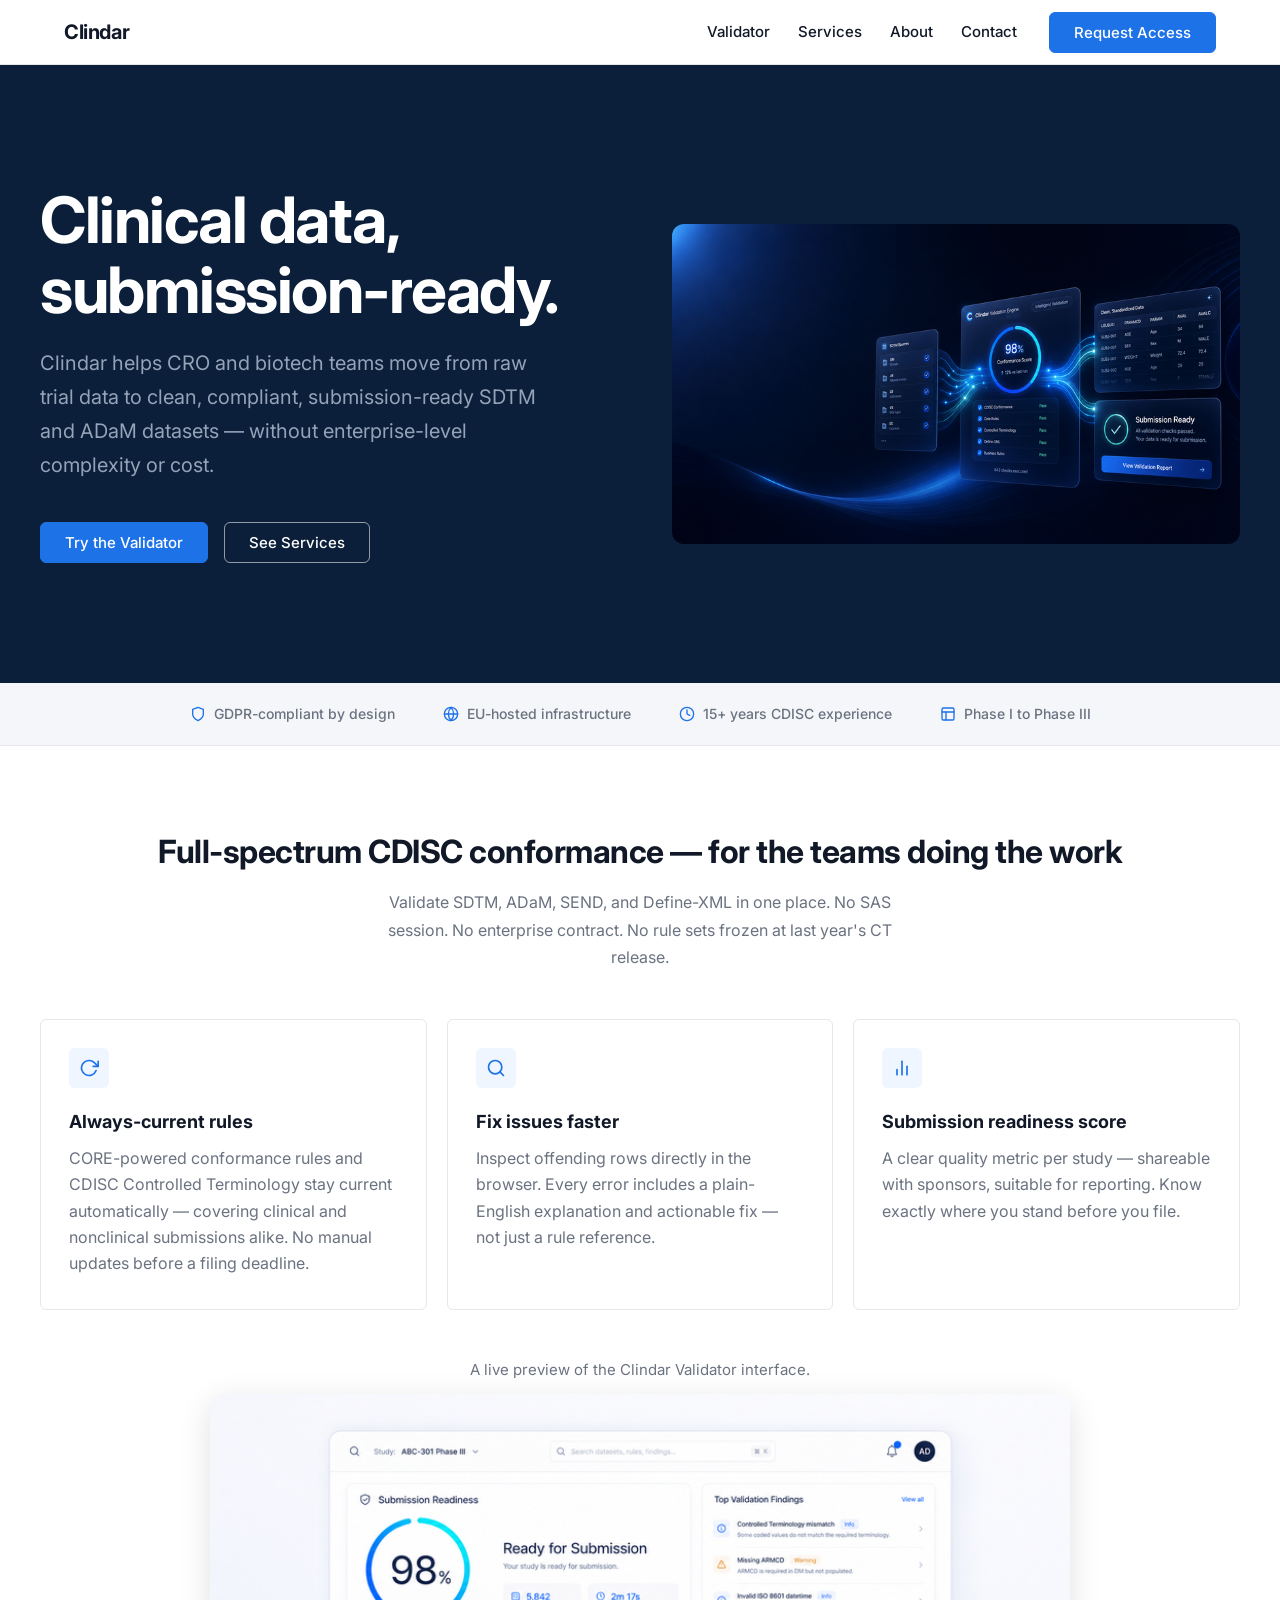
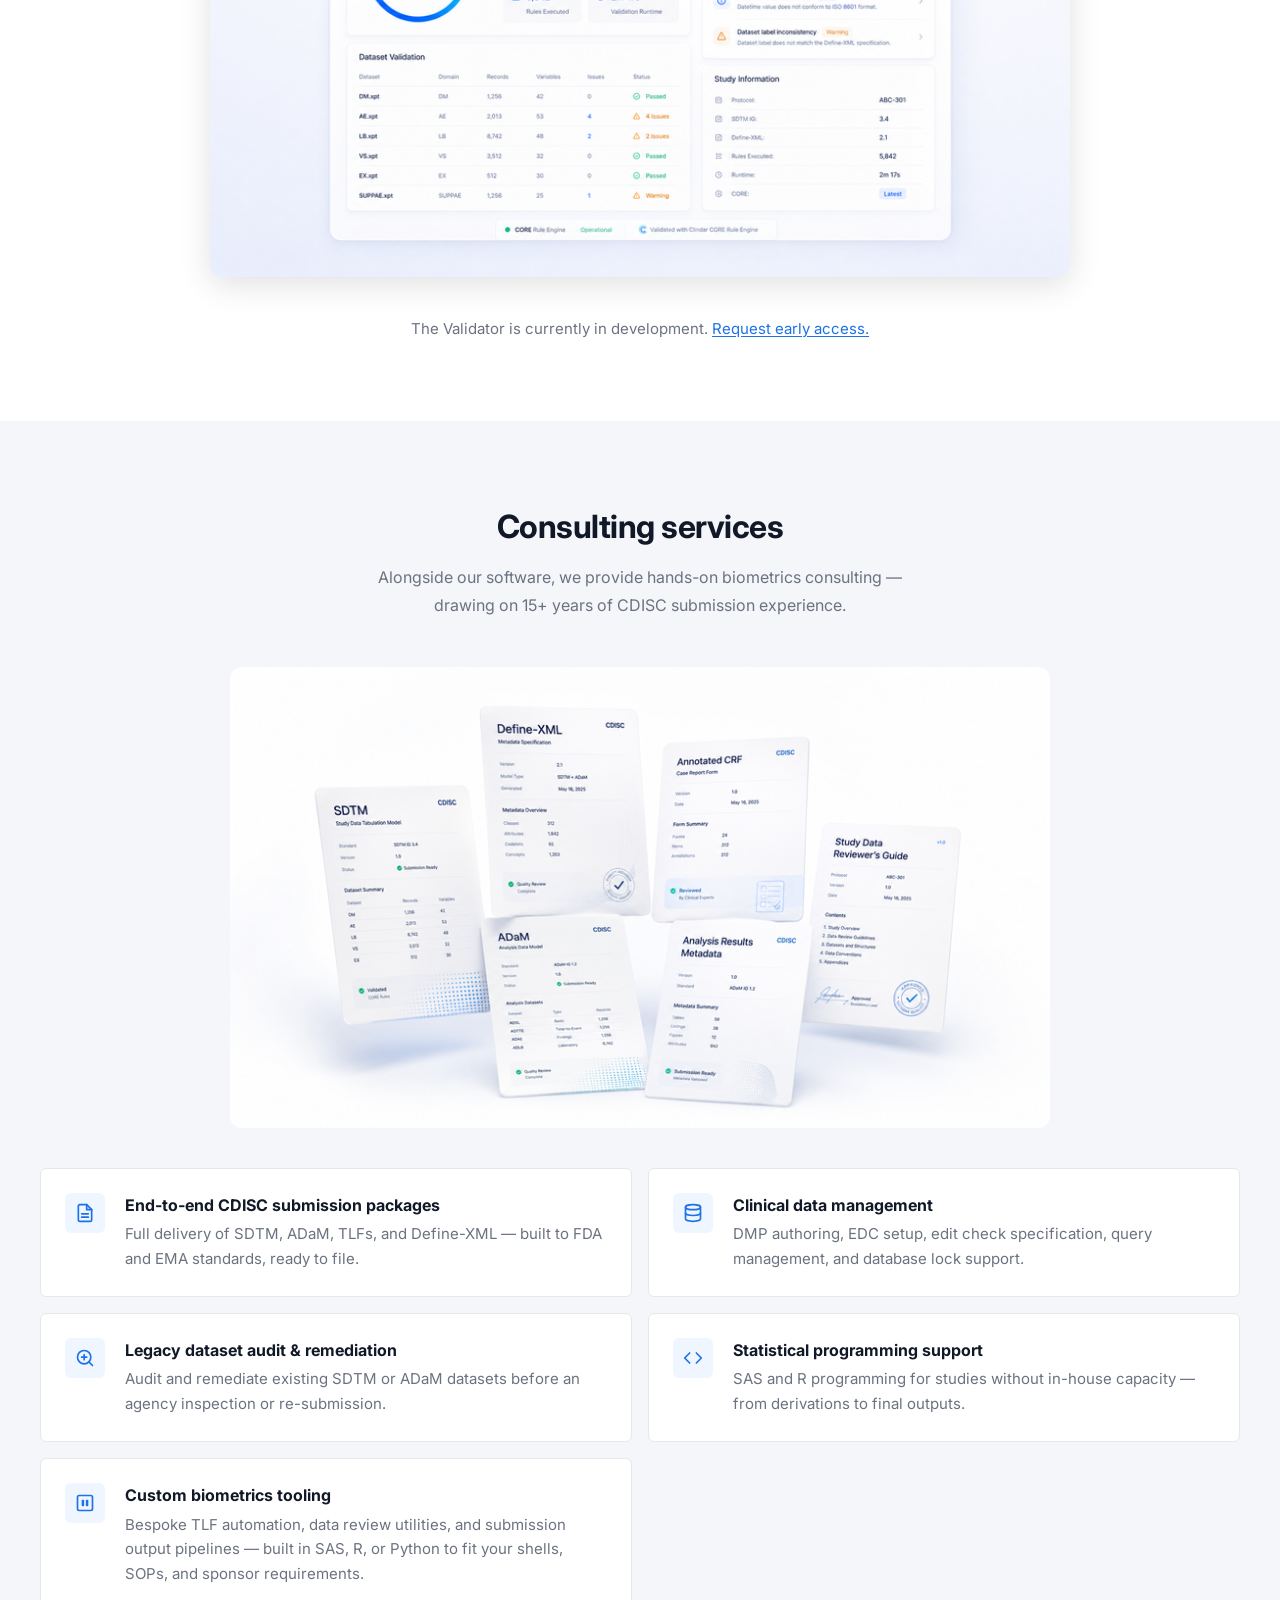
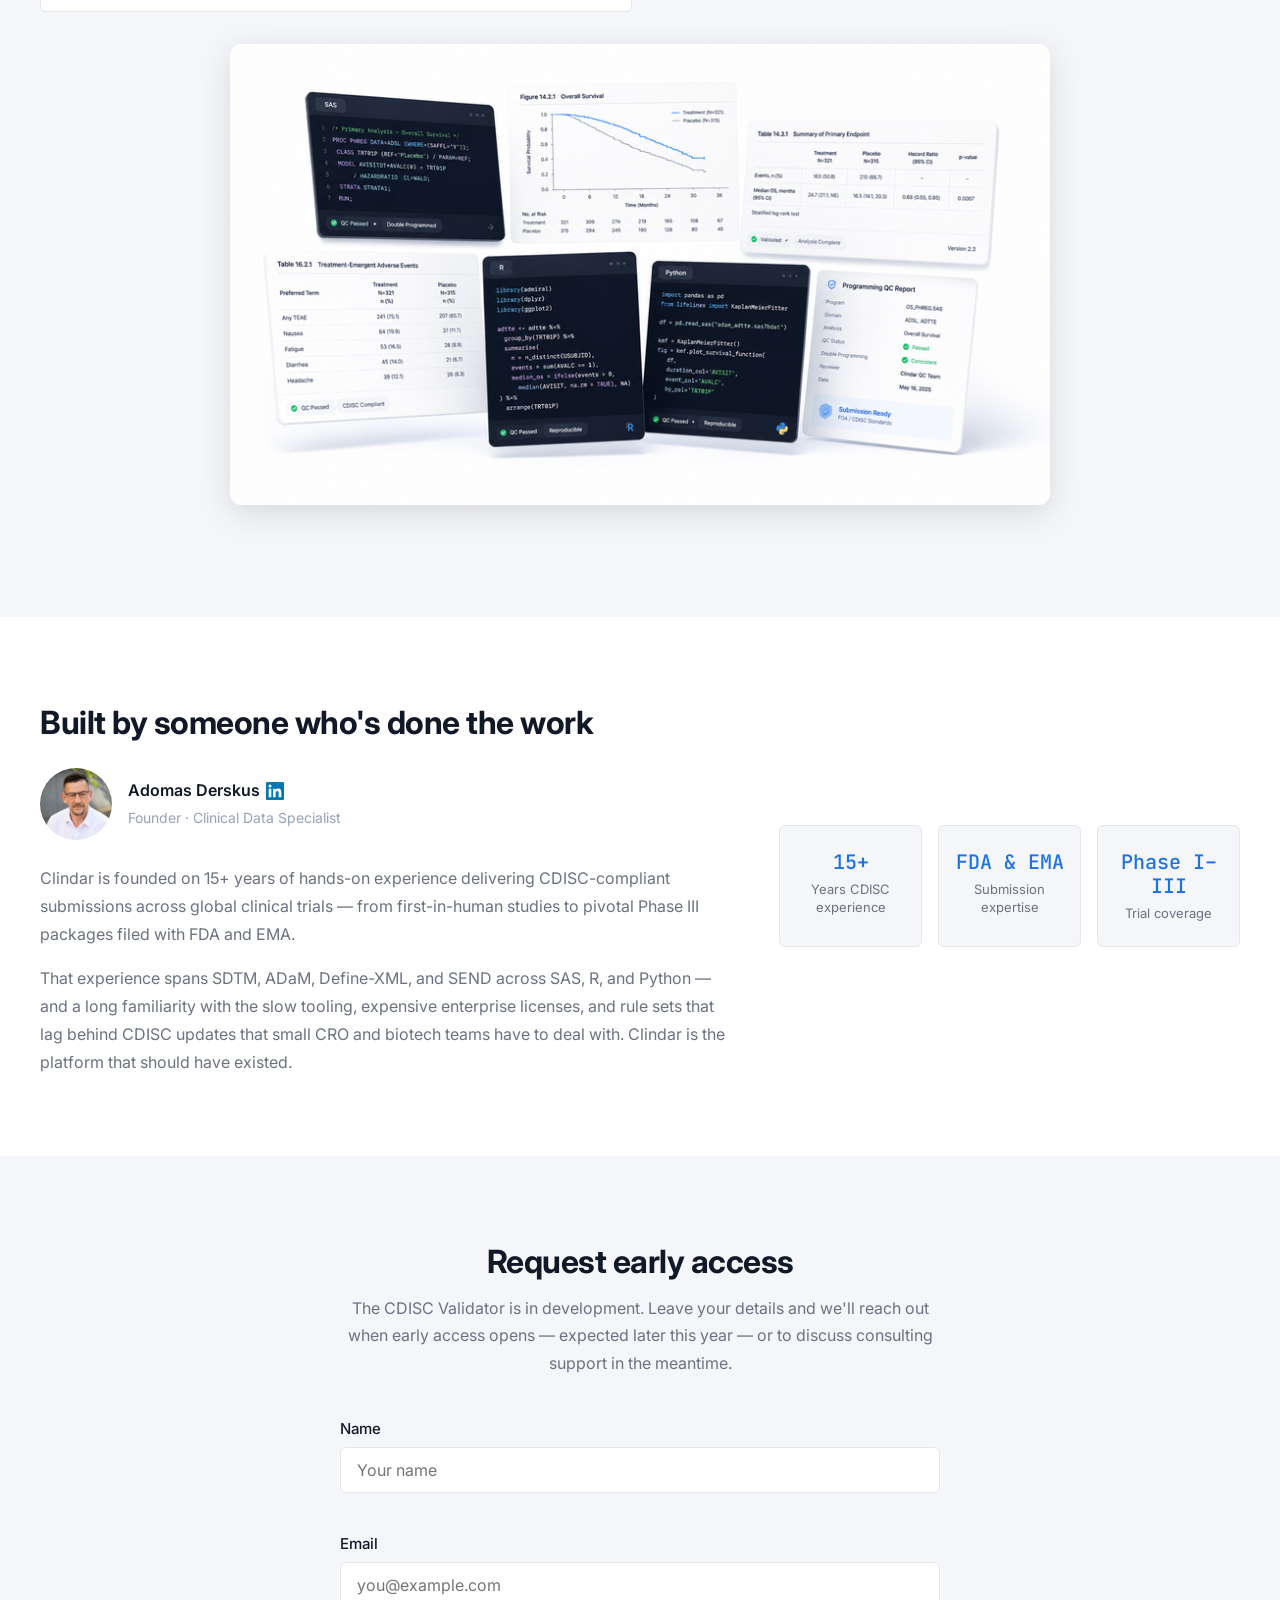
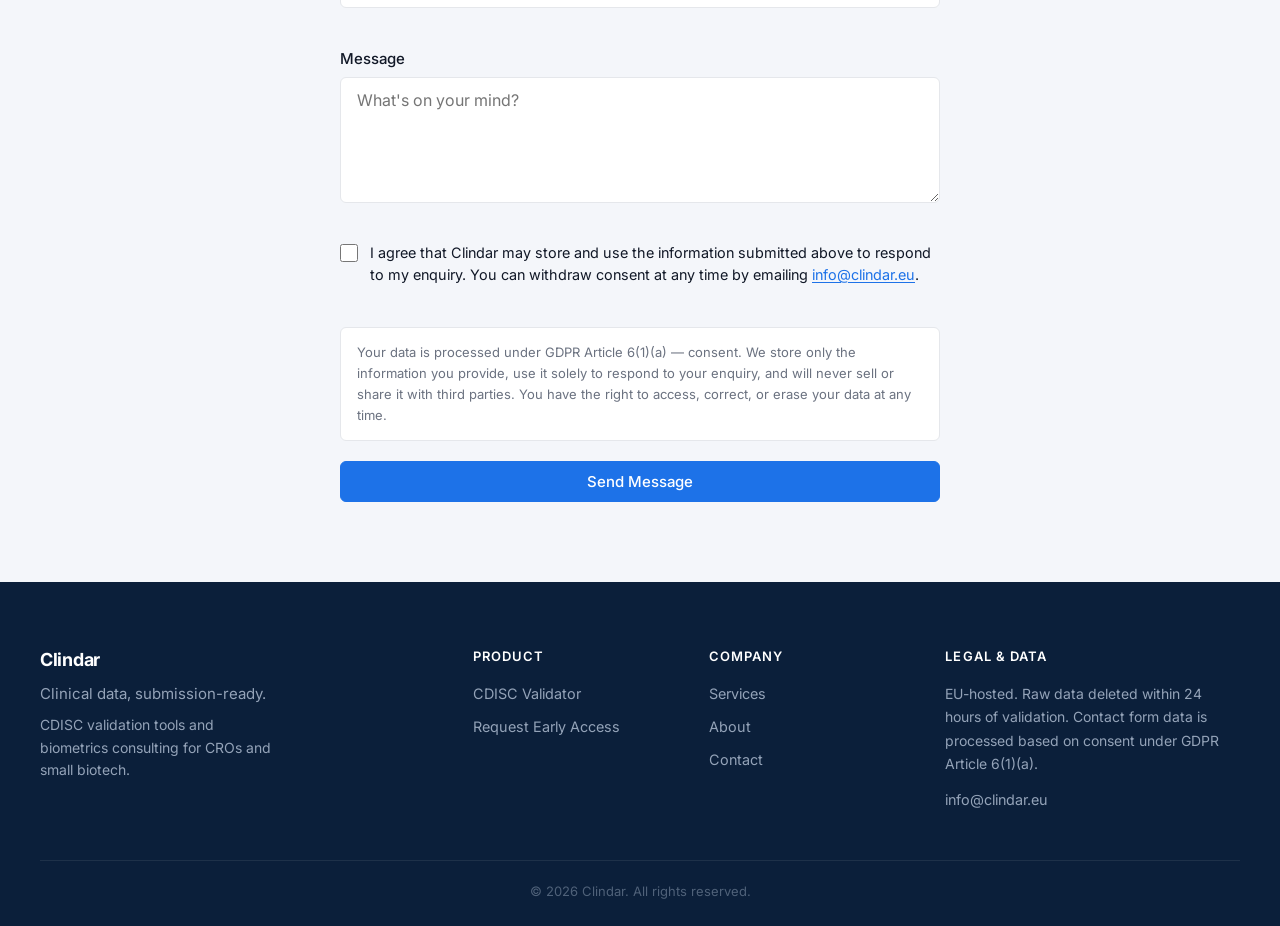
==== index.html @ b634fc73 "fix: switch illustrations to PNG with retina srcset support Co-Authored-By: Claude Opus 4.8 (1M cont" ====
<!DOCTYPE html>
<html lang="en">
<head>
  <meta charset="UTF-8" />
  <meta name="viewport" content="width=device-width, initial-scale=1.0" />
  <title>Clindar — Clinical data, submission-ready.</title>
  <link rel="preconnect" href="https://fonts.googleapis.com" />
  <link rel="preconnect" href="https://fonts.gstatic.com" crossorigin />
  <link href="https://fonts.googleapis.com/css2?family=Inter:wght@400;500;600;700&family=JetBrains+Mono:wght@400;500&display=swap" rel="stylesheet" />
  <link rel="stylesheet" href="css/style.css" />
  <!-- Privacy-friendly analytics by Plausible -->
  <script async src="https://plausible.io/js/pa-WhKMe5ICB0v2ZRIIDNduc.js"></script>
  <script>
    window.plausible=window.plausible||function(){(plausible.q=plausible.q||[]).push(arguments)},plausible.init=plausible.init||function(i){plausible.o=i||{}};
    plausible.init()
  </script>
</head>
<body>

  <!-- Navbar: sticky white, border-bottom, logo left, links + CTA right -->
  <header class="navbar">
    <div class="navbar__container">
      <a href="#" class="navbar__logo">Clindar</a>
      <nav class="navbar__nav" id="navMenu" aria-label="Main navigation">
        <a href="#features" class="navbar__link">Validator</a>
        <a href="#services" class="navbar__link">Services</a>
        <a href="#about" class="navbar__link">About</a>
        <a href="#contact" class="navbar__link">Contact</a>
      </nav>
      <a href="#contact" class="btn btn--primary navbar__cta">Request Access</a>
      <button class="navbar__toggle" id="navToggle" aria-label="Toggle navigation" aria-expanded="false" aria-controls="navMenu">
        <span class="navbar__toggle-bar"></span>
        <span class="navbar__toggle-bar"></span>
        <span class="navbar__toggle-bar"></span>
      </button>
    </div>
  </header>

  <main>

    <!-- Hero: dark navy, 120px padding, headline 48–64px -->
    <section class="hero" id="hero">
      <div class="hero__container">
        <div class="hero__content">
          <h1 class="hero__title">Clinical data,<br />submission-ready.</h1>
          <p class="hero__subtitle">Clindar helps CRO and biotech teams move from raw trial data to clean, compliant, submission-ready SDTM and ADaM datasets — without enterprise-level complexity or cost.</p>
          <div class="hero__actions">
            <a href="#contact" class="btn btn--primary">Try the Validator</a>
            <a href="#services" class="btn btn--secondary">See Services</a>
          </div>
        </div>
        <div class="hero__visual illustration-wrap">
          <img src="images/hero-illustration.png" srcset="images/hero-illustration.png 2x, images/hero-illustration@1x.png 1x" sizes="(min-width: 900px) 568px, 100vw" width="836" height="470" alt="Diagram showing clinical trial data flowing from raw CSV input through the Clindar CDISC Validator to a submission-ready SDTM and ADaM package" />
        </div>
      </div>
    </section>

    <!-- Trust Strip: light slate -->
    <div class="trust-bar">
      <div class="trust-bar__container">
        <div class="trust-bar__item">
          <svg class="trust-bar__icon" viewBox="0 0 24 24" fill="none" stroke="currentColor" stroke-width="2" stroke-linecap="round" stroke-linejoin="round" aria-hidden="true">
            <path d="M12 22s8-4 8-10V5l-8-3-8 3v7c0 6 8 10 8 10z"/>
          </svg>
          <span>GDPR-compliant by design</span>
        </div>
        <div class="trust-bar__item">
          <svg class="trust-bar__icon" viewBox="0 0 24 24" fill="none" stroke="currentColor" stroke-width="2" stroke-linecap="round" stroke-linejoin="round" aria-hidden="true">
            <circle cx="12" cy="12" r="10"/>
            <line x1="2" y1="12" x2="22" y2="12"/>
            <path d="M12 2a15.3 15.3 0 0 1 4 10 15.3 15.3 0 0 1-4 10 15.3 15.3 0 0 1-4-10 15.3 15.3 0 0 1 4-10z"/>
          </svg>
          <span>EU-hosted infrastructure</span>
        </div>
        <div class="trust-bar__item">
          <svg class="trust-bar__icon" viewBox="0 0 24 24" fill="none" stroke="currentColor" stroke-width="2" stroke-linecap="round" stroke-linejoin="round" aria-hidden="true">
            <circle cx="12" cy="12" r="10"/>
            <polyline points="12 6 12 12 16 14"/>
          </svg>
          <span>15+ years CDISC experience</span>
        </div>
        <div class="trust-bar__item">
          <svg class="trust-bar__icon" viewBox="0 0 24 24" fill="none" stroke="currentColor" stroke-width="2" stroke-linecap="round" stroke-linejoin="round" aria-hidden="true">
            <rect x="3" y="3" width="18" height="18" rx="2"/>
            <line x1="3" y1="9" x2="21" y2="9"/>
            <line x1="9" y1="21" x2="9" y2="9"/>
          </svg>
          <span>Phase I to Phase III</span>
        </div>
      </div>
    </div>

    <!-- Features: white, 3-col card grid -->
    <section class="features" id="features">
      <div class="features__container">
        <h2 class="features__heading">Full-spectrum CDISC conformance — for the teams doing the work</h2>
        <p class="features__subtext">Validate SDTM, ADaM, SEND, and Define-XML in one place. No SAS session. No enterprise contract. No rule sets frozen at last year's CT release.</p>
        <div class="features__grid">
          <div class="feature-card">
            <div class="feature-card__icon" aria-hidden="true">
              <svg viewBox="0 0 24 24" fill="none" stroke="currentColor" stroke-width="2" stroke-linecap="round" stroke-linejoin="round">
                <polyline points="23 4 23 10 17 10"/>
                <path d="M20.49 15a9 9 0 1 1-2.12-9.36L23 10"/>
              </svg>
            </div>
            <h3 class="feature-card__title">Always-current rules</h3>
            <p class="feature-card__text">CORE-powered conformance rules and CDISC Controlled Terminology stay current automatically — covering clinical and nonclinical submissions alike. No manual updates before a filing deadline.</p>
          </div>
          <div class="feature-card">
            <div class="feature-card__icon" aria-hidden="true">
              <svg viewBox="0 0 24 24" fill="none" stroke="currentColor" stroke-width="2" stroke-linecap="round" stroke-linejoin="round">
                <circle cx="11" cy="11" r="8"/>
                <line x1="21" y1="21" x2="16.65" y2="16.65"/>
              </svg>
            </div>
            <h3 class="feature-card__title">Fix issues faster</h3>
            <p class="feature-card__text">Inspect offending rows directly in the browser. Every error includes a plain-English explanation and actionable fix — not just a rule reference.</p>
          </div>
          <div class="feature-card">
            <div class="feature-card__icon" aria-hidden="true">
              <svg viewBox="0 0 24 24" fill="none" stroke="currentColor" stroke-width="2" stroke-linecap="round" stroke-linejoin="round">
                <line x1="18" y1="20" x2="18" y2="10"/>
                <line x1="12" y1="20" x2="12" y2="4"/>
                <line x1="6" y1="20" x2="6" y2="14"/>
              </svg>
            </div>
            <h3 class="feature-card__title">Submission readiness score</h3>
            <p class="feature-card__text">A clear quality metric per study — shareable with sponsors, suitable for reporting. Know exactly where you stand before you file.</p>
          </div>
        </div>
        <p class="features__caption">A live preview of the Clindar Validator interface.</p>
        <div class="features__illustration-wrap illustration-wrap illustration-wrap--light">
          <img src="images/validator-illustration.png" srcset="images/validator-illustration.png 2x, images/validator-illustration@1x.png 1x" sizes="(min-width: 900px) 860px, 100vw" width="836" height="470" alt="Screenshot of the Clindar Validator showing a laboratory dataset with error highlighting, conformance score, and actionable fix suggestions" />
        </div>
        <p class="features__note">The Validator is currently in development. <a href="#contact" class="features__link">Request early access.</a></p>
      </div>
    </section>

    <!-- Services: light slate, card grid -->
    <section class="services" id="services">
      <div class="services__container">
        <h2 class="services__heading">Consulting services</h2>
        <p class="services__subtext">Alongside our software, we provide hands-on biometrics consulting — drawing on 15+ years of CDISC submission experience.</p>
        <div class="services__illustration illustration-wrap">
          <img src="images/submission-illustration.png" srcset="images/submission-illustration.png 2x, images/submission-illustration@1x.png 1x" sizes="(min-width: 900px) 820px, 100vw" width="836" height="470" alt="CDISC submission package components: SDTM, ADaM, TLFs, and Define-XML, each validated and ready for FDA and EMA filing" />
        </div>
        <ul class="services__list">
          <li class="service-item">
            <div class="service-item__icon" aria-hidden="true">
              <svg viewBox="0 0 24 24" fill="none" stroke="currentColor" stroke-width="2" stroke-linecap="round" stroke-linejoin="round">
                <path d="M14 2H6a2 2 0 0 0-2 2v16a2 2 0 0 0 2 2h12a2 2 0 0 0 2-2V8z"/>
                <polyline points="14 2 14 8 20 8"/>
                <line x1="16" y1="13" x2="8" y2="13"/>
                <line x1="16" y1="17" x2="8" y2="17"/>
              </svg>
            </div>
            <div class="service-item__body">
              <h3 class="service-item__title">End-to-end CDISC submission packages</h3>
              <p class="service-item__text">Full delivery of SDTM, ADaM, TLFs, and Define-XML — built to FDA and EMA standards, ready to file.</p>
            </div>
          </li>
          <li class="service-item">
            <div class="service-item__icon" aria-hidden="true">
              <svg viewBox="0 0 24 24" fill="none" stroke="currentColor" stroke-width="2" stroke-linecap="round" stroke-linejoin="round">
                <ellipse cx="12" cy="5" rx="9" ry="3"/>
                <path d="M21 12c0 1.66-4 3-9 3s-9-1.34-9-3"/>
                <path d="M3 5v14c0 1.66 4 3 9 3s9-1.34 9-3V5"/>
              </svg>
            </div>
            <div class="service-item__body">
              <h3 class="service-item__title">Clinical data management</h3>
              <p class="service-item__text">DMP authoring, EDC setup, edit check specification, query management, and database lock support.</p>
            </div>
          </li>
          <li class="service-item">
            <div class="service-item__icon" aria-hidden="true">
              <svg viewBox="0 0 24 24" fill="none" stroke="currentColor" stroke-width="2" stroke-linecap="round" stroke-linejoin="round">
                <circle cx="11" cy="11" r="8"/>
                <line x1="21" y1="21" x2="16.65" y2="16.65"/>
                <line x1="11" y1="8" x2="11" y2="14"/>
                <line x1="8" y1="11" x2="14" y2="11"/>
              </svg>
            </div>
            <div class="service-item__body">
              <h3 class="service-item__title">Legacy dataset audit &amp; remediation</h3>
              <p class="service-item__text">Audit and remediate existing SDTM or ADaM datasets before an agency inspection or re-submission.</p>
            </div>
          </li>
          <li class="service-item">
            <div class="service-item__icon" aria-hidden="true">
              <svg viewBox="0 0 24 24" fill="none" stroke="currentColor" stroke-width="2" stroke-linecap="round" stroke-linejoin="round">
                <polyline points="16 18 22 12 16 6"/>
                <polyline points="8 6 2 12 8 18"/>
              </svg>
            </div>
            <div class="service-item__body">
              <h3 class="service-item__title">Statistical programming support</h3>
              <p class="service-item__text">SAS and R programming for studies without in-house capacity — from derivations to final outputs.</p>
            </div>
          </li>
          <li class="service-item">
            <div class="service-item__icon" aria-hidden="true">
              <svg viewBox="0 0 24 24" fill="none" stroke="currentColor" stroke-width="2" stroke-linecap="round" stroke-linejoin="round">
                <rect x="3" y="3" width="18" height="18" rx="2"/>
                <path d="M9 9h1v6H9z"/>
                <path d="M14 9h1v6h-1z"/>
              </svg>
            </div>
            <div class="service-item__body">
              <h3 class="service-item__title">Custom biometrics tooling</h3>
              <p class="service-item__text">Bespoke TLF automation, data review utilities, and submission output pipelines — built in SAS, R, or Python to fit your shells, SOPs, and sponsor requirements.</p>
            </div>
          </li>
        </ul>
        <div class="services__illustration services__illustration--stats illustration-wrap illustration-wrap--light">
          <img src="images/stats-programming-illustration.png" srcset="images/stats-programming-illustration.png 2x, images/stats-programming-illustration@1x.png 1x" sizes="(min-width: 900px) 820px, 100vw" width="836" height="470" alt="SAS code editor alongside a statistical output chart showing mean change from baseline with treatment versus placebo lines and p-values" />
        </div>
      </div>
    </section>

    <!-- About: white, 2-col with mono stat numbers -->
    <section class="about" id="about">
      <div class="about__container">
        <div class="about__content">
          <h2 class="about__heading">Built by someone who's done the work</h2>
          <div class="about__founder">
            <img
              src="images/adomas-photo.png"
              alt="Adomas Derskus, Founder of Clindar"
              class="about__founder-photo"
            />
            <div class="about__founder-bio">
              <p class="about__founder-name">Adomas Derskus
                <a href="https://linkedin.com/in/adomas-derskus"
                   class="about__linkedin"
                   target="_blank"
                   rel="noopener noreferrer"
                   aria-label="LinkedIn profile">
                  <svg viewBox="0 0 24 24" fill="currentColor" width="18" height="18" aria-hidden="true">
                    <path d="M20.45 20.45h-3.554v-5.569c0-1.328-.027-3.037-1.852-3.037-1.853 0-2.136 1.445-2.136 2.939v5.667H9.354V9h3.414v1.561h.046c.477-.9 1.637-1.85 3.37-1.85 3.601 0 4.267 2.37 4.267 5.455v6.284zM5.337 7.433a2.062 2.062 0 0 1-2.063-2.065 2.064 2.064 0 1 1 2.063 2.065zm1.782 13.019H3.555V9h3.564v11.452zM22.225 0H1.771C.792 0 0 .774 0 1.729v20.542C0 23.227.792 24 1.771 24h20.451C23.2 24 24 23.227 24 22.271V1.729C24 .774 23.2 0 22.222 0h.003z"/>
                  </svg>
                </a>
              </p>
              <p class="about__founder-title">Founder · Clinical Data Specialist</p>
            </div>
          </div>
          <p class="about__text">Clindar is founded on 15+ years of hands-on experience delivering CDISC-compliant submissions across global clinical trials — from first-in-human studies to pivotal Phase III packages filed with FDA and EMA.</p>
          <p class="about__text">That experience spans SDTM, ADaM, Define-XML, and SEND across SAS, R, and Python — and a long familiarity with the slow tooling, expensive enterprise licenses, and rule sets that lag behind CDISC updates that small CRO and biotech teams have to deal with. Clindar is the platform that should have existed.</p>
        </div>
        <div class="about__stats">
          <div class="stat">
            <span class="stat__number">15+</span>
            <span class="stat__label">Years CDISC experience</span>
          </div>
          <div class="stat">
            <span class="stat__number">FDA &amp; EMA</span>
            <span class="stat__label">Submission expertise</span>
          </div>
          <div class="stat">
            <span class="stat__number">Phase I–III</span>
            <span class="stat__label">Trial coverage</span>
          </div>
        </div>
      </div>
    </section>

    <!-- Contact: light slate -->
    <section class="contact" id="contact">
      <div class="contact__container">
        <h2 class="contact__heading">Request early access</h2>
        <p class="contact__subtext">The CDISC Validator is in development. Leave your details and we'll reach out when early access opens — expected later this year — or to discuss consulting support in the meantime.</p>
        <form class="contact__form" id="contactForm" name="contact" netlify novalidate>
          <input type="hidden" name="form-name" value="contact" />
          <div class="form-group">
            <label class="form-group__label" for="name">Name</label>
            <input class="form-group__input" type="text" id="name" name="name" placeholder="Your name" autocomplete="name" required />
            <span class="form-group__error" id="nameError" aria-live="polite"></span>
          </div>
          <div class="form-group">
            <label class="form-group__label" for="email">Email</label>
            <input class="form-group__input" type="email" id="email" name="email" placeholder="you@example.com" autocomplete="email" required />
            <span class="form-group__error" id="emailError" aria-live="polite"></span>
          </div>
          <div class="form-group">
            <label class="form-group__label" for="message">Message</label>
            <textarea class="form-group__input form-group__input--textarea" id="message" name="message" placeholder="What's on your mind?" rows="5" required></textarea>
            <span class="form-group__error" id="messageError" aria-live="polite"></span>
          </div>
          <div class="form-group form-group--consent">
            <label class="form-group__consent-label">
              <input class="form-group__checkbox" type="checkbox" id="consent" name="consent" required />
              <span>I agree that Clindar may store and use the information submitted above to respond to my enquiry. You can withdraw consent at any time by emailing <a href="mailto:info@clindar.eu" class="form-group__privacy-link">info@clindar.eu</a>.</span>
            </label>
            <span class="form-group__error" id="consentError" aria-live="polite"></span>
          </div>
          <p class="contact__privacy-notice">
            Your data is processed under GDPR Article 6(1)(a) — consent. We store only the information you provide, use it solely to respond to your enquiry, and will never sell or share it with third parties. You have the right to access, correct, or erase your data at any time.
          </p>
          <button class="btn btn--primary btn--full" type="submit">Send Message</button>
          <p class="contact__success" id="formSuccess" aria-live="polite" hidden>Thanks — we'll be in touch soon.</p>
        </form>
      </div>
    </section>

  </main>

  <!-- Footer: dark navy, 4-column layout -->
  <footer class="footer">
    <div class="footer__container">
      <div class="footer__col footer__col--brand">
        <span class="footer__logo">Clindar</span>
        <p class="footer__tagline">Clinical data, submission-ready.</p>
        <p class="footer__desc">CDISC validation tools and biometrics consulting for CROs and small biotech.</p>
      </div>
      <div class="footer__col">
        <h4 class="footer__col-heading">Product</h4>
        <nav class="footer__nav" aria-label="Product links">
          <a href="#features" class="footer__link">CDISC Validator</a>
          <a href="#contact" class="footer__link">Request Early Access</a>
        </nav>
      </div>
      <div class="footer__col">
        <h4 class="footer__col-heading">Company</h4>
        <nav class="footer__nav" aria-label="Company links">
          <a href="#services" class="footer__link">Services</a>
          <a href="#about" class="footer__link">About</a>
          <a href="#contact" class="footer__link">Contact</a>
        </nav>
      </div>
      <div class="footer__col">
        <h4 class="footer__col-heading">Legal &amp; Data</h4>
        <p class="footer__legal-note">EU-hosted. Raw data deleted within 24 hours of validation. Contact form data is processed based on consent under GDPR Article 6(1)(a).</p>
        <a href="mailto:info@clindar.eu" class="footer__link">info@clindar.eu</a>
      </div>
    </div>
    <div class="footer__bottom">
      <p class="footer__copy">&copy; 2026 Clindar. All rights reserved.</p>
    </div>
  </footer>

  <script src="js/main.js"></script>
</body>
</html>
---- css/style.css ----
/* ===== Design Tokens ===== */
:root {
  /* Backgrounds */
  --color-bg-white:        #FFFFFF;
  --color-bg-slate:        #F4F6FA;
  --color-bg-dark:         #0B1F3A;

  /* Text */
  --color-text-primary:    #111827;
  --color-text-secondary:  #6B7280;
  --color-text-muted:      #94A3B8;
  --color-text-white:      #FFFFFF;

  /* Accent */
  --color-accent:          #1D72E8;
  --color-accent-hover:    #1558C0;
  --color-accent-light:    #EFF6FF;

  /* Feedback */
  --color-success:         #10B981;
  --color-error:           #DC2626;

  /* Borders */
  --color-border:          #E5E7EB;

  /* Typography */
  --font-sans:             'Inter', sans-serif;
  --font-mono:             'JetBrains Mono', monospace;

  /* Layout */
  --section-padding-y:     80px;
  --content-max-width:     1200px;
  --border-radius:         6px;
  --transition:            0.15s ease;
}

/* ===== Reset & Base ===== */
*, *::before, *::after {
  box-sizing: border-box;
  margin: 0;
  padding: 0;
}

html {
  scroll-behavior: smooth;
}

body {
  font-family: var(--font-sans);
  color: var(--color-text-primary);
  background: var(--color-bg-white);
  line-height: 1.6;
  font-size: 1rem;
}

/* ===== Navbar ===== */
/* Sticky, white, border-bottom. Logo left. Links + CTA right. */
.navbar {
  position: sticky;
  top: 0;
  z-index: 100;
  background: var(--color-bg-white);
  border-bottom: 1px solid var(--color-border);
}

.navbar__container {
  max-width: var(--content-max-width);
  margin: 0 auto;
  padding: 0 1.5rem;
  height: 64px;
  display: flex;
  align-items: center;
  gap: 2rem;
}

.navbar__logo {
  font-size: 1.25rem;
  font-weight: 700;
  color: var(--color-text-primary);
  text-decoration: none;
  letter-spacing: -0.4px;
  margin-right: auto;
}

.navbar__nav {
  display: flex;
  gap: 1.75rem;
}

.navbar__link {
  color: var(--color-text-primary);
  text-decoration: none;
  font-weight: 500;
  font-size: 0.9375rem;
  transition: color var(--transition);
}

.navbar__link:hover,
.navbar__link:focus-visible {
  color: var(--color-accent);
}

.navbar__cta {
  flex-shrink: 0;
}

.navbar__toggle {
  display: none;
  flex-direction: column;
  justify-content: center;
  gap: 5px;
  background: none;
  border: none;
  cursor: pointer;
  padding: 4px;
}

.navbar__toggle-bar {
  display: block;
  width: 22px;
  height: 2px;
  background: var(--color-text-primary);
  border-radius: 2px;
  transition: transform var(--transition), opacity var(--transition);
}

.navbar__toggle[aria-expanded="true"] .navbar__toggle-bar:nth-child(1) {
  transform: translateY(7px) rotate(45deg);
}
.navbar__toggle[aria-expanded="true"] .navbar__toggle-bar:nth-child(2) {
  opacity: 0;
}
.navbar__toggle[aria-expanded="true"] .navbar__toggle-bar:nth-child(3) {
  transform: translateY(-7px) rotate(-45deg);
}

/* ===== Buttons ===== */
/* Primary: blue fill. Secondary: outlined — white variant on dark bg, blue variant on light. */
.btn {
  display: inline-block;
  padding: 0.75rem 1.5rem;
  border-radius: var(--border-radius);
  font-family: var(--font-sans);
  font-size: 0.9375rem;
  font-weight: 500;
  text-decoration: none;
  cursor: pointer;
  border: 1px solid transparent;
  transition: background var(--transition), color var(--transition), border-color var(--transition);
  line-height: 1;
}

.btn--primary {
  background: var(--color-accent);
  color: var(--color-text-white);
  border-color: var(--color-accent);
}

.btn--primary:hover,
.btn--primary:focus-visible {
  background: var(--color-accent-hover);
  border-color: var(--color-accent-hover);
}

/* Secondary on light backgrounds */
.btn--secondary {
  background: transparent;
  color: var(--color-accent);
  border-color: var(--color-accent);
}

.btn--secondary:hover,
.btn--secondary:focus-visible {
  background: var(--color-accent-light);
}

/* Secondary on dark backgrounds (used inside .hero) */
.hero .btn--secondary {
  color: var(--color-text-white);
  border-color: rgba(255, 255, 255, 0.55);
}

.hero .btn--secondary:hover,
.hero .btn--secondary:focus-visible {
  background: rgba(255, 255, 255, 0.1);
  border-color: rgba(255, 255, 255, 0.9);
}

.btn--full {
  width: 100%;
  text-align: center;
}

/* ===== Hero ===== */
/* Dark navy, solid — no gradient. 120px padding. */
.hero {
  background: var(--color-bg-dark);
  color: var(--color-text-white);
  padding: 120px 1.5rem;
  text-align: center;
}

.hero__container {
  max-width: 720px;
  margin: 0 auto;
}

.hero__title {
  font-size: clamp(2.5rem, 5vw, 4rem);
  font-weight: 700;
  line-height: 1.1;
  letter-spacing: -1.5px;
  margin-bottom: 1.25rem;
  color: var(--color-text-white);
}

.hero__subtitle {
  font-size: 1.25rem;
  color: var(--color-text-muted);
  margin-bottom: 2.5rem;
  line-height: 1.7;
  font-weight: 400;
}

.hero__actions {
  display: flex;
  gap: 1rem;
  justify-content: center;
  flex-wrap: wrap;
}

/* ===== Trust Bar ===== */
/* Light slate strip below hero */
.trust-bar {
  background: var(--color-bg-slate);
  border-bottom: 1px solid var(--color-border);
  padding: 1.25rem 1.5rem;
}

.trust-bar__container {
  max-width: var(--content-max-width);
  margin: 0 auto;
  display: flex;
  flex-wrap: wrap;
  justify-content: center;
  gap: 0.75rem 3rem;
}

.trust-bar__item {
  display: flex;
  align-items: center;
  gap: 0.5rem;
  font-size: 0.875rem;
  font-weight: 500;
  color: var(--color-text-secondary);
}

.trust-bar__icon {
  width: 1rem;
  height: 1rem;
  color: var(--color-accent);
  flex-shrink: 0;
}

/* ===== Features ===== */
/* White section, 3-col card grid. Cards: border, no shadow. */
.features {
  background: var(--color-bg-white);
  padding: var(--section-padding-y) 1.5rem;
}

.features__container {
  max-width: var(--content-max-width);
  margin: 0 auto;
}

.features__heading {
  text-align: center;
  font-size: clamp(1.5rem, 3vw, 2rem);
  font-weight: 700;
  color: var(--color-text-primary);
  margin-bottom: 0.75rem;
  letter-spacing: -0.5px;
}

.features__subtext {
  text-align: center;
  color: var(--color-text-secondary);
  max-width: 560px;
  margin: 0 auto 3rem;
  font-size: 1rem;
  line-height: 1.7;
}

.features__grid {
  display: grid;
  grid-template-columns: 1fr;
  gap: 1.25rem;
}

.feature-card {
  background: var(--color-bg-white);
  border: 1px solid var(--color-border);
  border-radius: var(--border-radius);
  padding: 28px 28px 32px;
  transition: border-color var(--transition);
}

.feature-card:hover {
  border-color: var(--color-accent);
}

.feature-card__icon {
  width: 40px;
  height: 40px;
  margin-bottom: 1.25rem;
  display: flex;
  align-items: center;
  justify-content: center;
  background: var(--color-accent-light);
  border-radius: var(--border-radius);
  color: var(--color-accent);
}

.feature-card__icon svg {
  width: 20px;
  height: 20px;
}

.feature-card__title {
  font-size: 1.125rem;
  font-weight: 700;
  color: var(--color-text-primary);
  margin-bottom: 0.5rem;
}

.feature-card__text {
  color: var(--color-text-secondary);
  font-size: 1rem;
  line-height: 1.65;
}

.features__note {
  text-align: center;
  margin-top: 2.5rem;
  font-size: 0.9375rem;
  color: var(--color-text-secondary);
}

.features__link {
  color: var(--color-accent);
  text-decoration: underline;
  text-underline-offset: 2px;
}

.features__link:hover {
  color: var(--color-accent-hover);
}

/* ===== Services ===== */
/* Light slate section, card grid with border treatment. */
.services {
  background: var(--color-bg-slate);
  padding: var(--section-padding-y) 1.5rem;
}

.services__container {
  max-width: var(--content-max-width);
  margin: 0 auto;
}

.services__heading {
  font-size: clamp(1.5rem, 3vw, 2rem);
  font-weight: 700;
  color: var(--color-text-primary);
  text-align: center;
  margin-bottom: 0.75rem;
  letter-spacing: -0.5px;
}

.services__subtext {
  text-align: center;
  color: var(--color-text-secondary);
  margin-bottom: 3rem;
  font-size: 1rem;
  line-height: 1.7;
  max-width: 560px;
  margin-left: auto;
  margin-right: auto;
}

.services__list {
  list-style: none;
  display: flex;
  flex-direction: column;
  gap: 1rem;
}

.service-item {
  display: flex;
  gap: 1.25rem;
  align-items: flex-start;
  background: var(--color-bg-white);
  border: 1px solid var(--color-border);
  border-radius: var(--border-radius);
  padding: 24px;
  transition: border-color var(--transition);
}

.service-item:hover {
  border-color: var(--color-accent);
}

.service-item__icon {
  width: 40px;
  height: 40px;
  flex-shrink: 0;
  display: flex;
  align-items: center;
  justify-content: center;
  background: var(--color-accent-light);
  border-radius: var(--border-radius);
  color: var(--color-accent);
}

.service-item__icon svg {
  width: 20px;
  height: 20px;
}

.service-item__title {
  font-size: 1rem;
  font-weight: 700;
  color: var(--color-text-primary);
  margin-bottom: 0.25rem;
}

.service-item__text {
  font-size: 0.9375rem;
  color: var(--color-text-secondary);
  line-height: 1.65;
}

@media (min-width: 640px) {
  .services__list {
    display: grid;
    grid-template-columns: repeat(2, 1fr);
    gap: 1rem;
  }

  .service-item:last-child:nth-child(odd) {
    grid-column: 1 / -1;
    max-width: calc(50% - 0.5rem);
  }
}

/* ===== About ===== */
/* White section, 2-col on desktop. Stat numbers in mono font. */
.about {
  background: var(--color-bg-white);
  padding: var(--section-padding-y) 1.5rem;
}

.about__container {
  max-width: var(--content-max-width);
  margin: 0 auto;
  display: grid;
  grid-template-columns: 1fr;
  gap: 3rem;
}

.about__heading {
  font-size: clamp(1.5rem, 3vw, 2rem);
  font-weight: 700;
  color: var(--color-text-primary);
  margin-bottom: 1.25rem;
  letter-spacing: -0.5px;
}

.about__text {
  color: var(--color-text-secondary);
  line-height: 1.75;
  margin-bottom: 1rem;
  font-size: 1rem;
}

.about__text:last-child {
  margin-bottom: 0;
}

.about__stats {
  display: grid;
  grid-template-columns: repeat(3, 1fr);
  gap: 1rem;
}

.stat {
  text-align: center;
  padding: 1.5rem 1rem;
  background: var(--color-bg-slate);
  border: 1px solid var(--color-border);
  border-radius: var(--border-radius);
}

.stat__number {
  display: block;
  font-family: var(--font-mono);
  font-size: clamp(1rem, 2vw, 1.25rem);
  font-weight: 500;
  color: var(--color-accent);
  margin-bottom: 0.375rem;
  line-height: 1.2;
}

.stat__label {
  display: block;
  font-size: 0.8125rem;
  color: var(--color-text-secondary);
  line-height: 1.4;
}

@media (min-width: 768px) {
  .about__container {
    grid-template-columns: 3fr 2fr;
    align-items: center;
  }
}

/* ===== Contact ===== */
/* Light slate section to alternate with white above. */
.contact {
  background: var(--color-bg-slate);
  padding: var(--section-padding-y) 1.5rem;
}

.contact__container {
  max-width: 600px;
  margin: 0 auto;
}

.contact__heading {
  font-size: clamp(1.5rem, 3vw, 2rem);
  font-weight: 700;
  color: var(--color-text-primary);
  margin-bottom: 0.5rem;
  text-align: center;
  letter-spacing: -0.5px;
}

.contact__subtext {
  text-align: center;
  color: var(--color-text-secondary);
  margin-bottom: 2.5rem;
  line-height: 1.7;
  font-size: 1rem;
}

.contact__form {
  display: flex;
  flex-direction: column;
  gap: 1.25rem;
}

.contact__privacy-notice {
  font-size: 0.8125rem;
  color: var(--color-text-secondary);
  line-height: 1.6;
  padding: 0.875rem 1rem;
  background: var(--color-bg-white);
  border: 1px solid var(--color-border);
  border-radius: var(--border-radius);
}

.contact__success {
  text-align: center;
  color: var(--color-success);
  font-weight: 600;
  padding: 0.75rem;
  background: #ECFDF5;
  border: 1px solid #A7F3D0;
  border-radius: var(--border-radius);
}

/* ===== Form Group ===== */
.form-group {
  display: flex;
  flex-direction: column;
  gap: 0.375rem;
}

.form-group__label {
  font-weight: 500;
  font-size: 0.9375rem;
  color: var(--color-text-primary);
}

.form-group__input {
  padding: 0.75rem 1rem;
  border: 1px solid var(--color-border);
  border-radius: var(--border-radius);
  font-family: var(--font-sans);
  font-size: 1rem;
  color: var(--color-text-primary);
  background: var(--color-bg-white);
  transition: border-color var(--transition), box-shadow var(--transition);
  outline: none;
  width: 100%;
}

.form-group__input:focus {
  border-color: var(--color-accent);
  box-shadow: 0 0 0 3px rgba(29, 114, 232, 0.15);
}

.form-group__input--invalid {
  border-color: var(--color-error);
  box-shadow: 0 0 0 3px rgba(220, 38, 38, 0.1);
}

.form-group__input--textarea {
  resize: vertical;
  min-height: 120px;
}

.form-group__error {
  color: var(--color-error);
  font-size: 0.8125rem;
  min-height: 1em;
}

.form-group--consent {
  gap: 0.5rem;
}

.form-group__consent-label {
  display: flex;
  gap: 0.75rem;
  align-items: flex-start;
  font-size: 0.9rem;
  line-height: 1.55;
  color: var(--color-text-primary);
  cursor: pointer;
}

.form-group__checkbox {
  flex-shrink: 0;
  width: 1.125rem;
  height: 1.125rem;
  margin-top: 0.15rem;
  accent-color: var(--color-accent);
  cursor: pointer;
}

.form-group__privacy-link {
  color: var(--color-accent);
  text-underline-offset: 2px;
}

.form-group__privacy-link:hover {
  color: var(--color-accent-hover);
}

/* ===== Footer ===== */
/* Dark navy, 4-column: Brand / Product / Company / Legal */
.footer {
  background: var(--color-bg-dark);
  color: var(--color-text-muted);
  padding: 64px 1.5rem 0;
}

.footer__container {
  max-width: var(--content-max-width);
  margin: 0 auto;
  display: grid;
  grid-template-columns: 1fr;
  gap: 2.5rem;
  padding-bottom: 3rem;
  border-bottom: 1px solid rgba(255, 255, 255, 0.08);
}

.footer__logo {
  display: block;
  font-size: 1.125rem;
  font-weight: 700;
  color: var(--color-text-white);
  margin-bottom: 0.5rem;
  letter-spacing: -0.3px;
}

.footer__tagline {
  font-size: 0.9375rem;
  color: var(--color-text-muted);
  margin-bottom: 0.5rem;
}

.footer__desc {
  font-size: 0.875rem;
  color: var(--color-text-muted);
  line-height: 1.6;
  max-width: 240px;
}

.footer__col-heading {
  font-size: 0.8125rem;
  font-weight: 600;
  color: var(--color-text-white);
  text-transform: uppercase;
  letter-spacing: 0.08em;
  margin-bottom: 1rem;
}

.footer__nav {
  display: flex;
  flex-direction: column;
  gap: 0.625rem;
}

.footer__link {
  color: var(--color-text-muted);
  text-decoration: none;
  font-size: 0.9rem;
  transition: color var(--transition);
  display: inline-block;
}

.footer__link:hover {
  color: var(--color-text-white);
}

.footer__legal-note {
  font-size: 0.875rem;
  color: var(--color-text-muted);
  line-height: 1.65;
  margin-bottom: 0.75rem;
}

.footer__bottom {
  max-width: var(--content-max-width);
  margin: 0 auto;
  padding: 1.25rem 0 1.5rem;
}

.footer__copy {
  font-size: 0.8125rem;
  color: rgba(148, 163, 184, 0.5);
  text-align: center;
}

@media (min-width: 640px) {
  .footer__container {
    grid-template-columns: repeat(2, 1fr);
  }

  .footer__col--brand {
    grid-column: 1 / -1;
  }
}

@media (min-width: 960px) {
  .footer__container {
    grid-template-columns: 2fr 1fr 1fr 1.5fr;
  }

  .footer__col--brand {
    grid-column: auto;
  }
}

/* ===== Responsive ===== */
@media (min-width: 640px) {
  .features__grid {
    grid-template-columns: repeat(3, 1fr);
  }
}

@media (min-width: 768px) {
  .about__stats {
    grid-template-columns: repeat(3, 1fr);
  }
}

@media (max-width: 639px) {
  .about__stats {
    grid-template-columns: 1fr;
  }

  .navbar__nav {
    display: none;
    flex-direction: column;
    gap: 0;
    position: absolute;
    top: 64px;
    left: 0;
    right: 0;
    background: var(--color-bg-white);
    border-bottom: 1px solid var(--color-border);
    padding: 0.5rem 0;
    box-shadow: 0 4px 12px rgba(0, 0, 0, 0.08);
  }

  .navbar__nav.is-open {
    display: flex;
  }

  .navbar__link {
    padding: 0.875rem 1.5rem;
    display: block;
  }

  .navbar__link:hover {
    background: var(--color-bg-slate);
  }

  .navbar__toggle {
    display: flex;
  }

  .navbar__cta {
    display: none;
  }
}

@media (min-width: 640px) {
  .navbar__toggle {
    display: none;
  }
}

/* ===== Focus visible ===== */
:focus-visible {
  outline: 2px solid var(--color-accent);
  outline-offset: 2px;
}

/* ===== Illustrations ===== */

@keyframes fadeInUp {
  from {
    opacity: 0;
    transform: translateY(20px);
  }
  to {
    opacity: 1;
    transform: translateY(0);
  }
}

.illustration-wrap {
  opacity: 0;
  transform: translateY(20px);
}

.illustration-wrap.is-visible {
  animation: fadeInUp 0.5s ease-out forwards;
}

.illustration-wrap img {
  width: 100%;
  height: auto;
  display: block;
  border-radius: 12px;
}

.illustration-wrap--light img {
  box-shadow: 0 8px 32px rgba(0, 0, 0, 0.12);
}

/* Hero visual: hidden on mobile */
.hero__visual {
  display: none;
}

/* Features illustration */
.features__caption {
  text-align: center;
  margin-top: 48px;
  margin-bottom: 0.75rem;
  font-size: 0.9375rem;
  color: var(--color-text-secondary);
  max-width: 860px;
  margin-left: auto;
  margin-right: auto;
}

.features__illustration-wrap {
  max-width: 860px;
  margin-left: auto;
  margin-right: auto;
}

/* Services illustrations */
.services__illustration {
  max-width: 820px;
  margin-left: auto;
  margin-right: auto;
  margin-bottom: 40px;
}

.services__illustration--stats {
  margin-top: 32px;
  margin-bottom: 32px;
}

/* ===== About: Founder block ===== */
.about__founder {
  display: flex;
  align-items: center;
  gap: 1rem;
  margin-bottom: 1.5rem;
}

.about__founder-photo {
  width: 72px;
  height: 72px;
  border-radius: 50%;
  object-fit: cover;
  flex-shrink: 0;
}

.about__founder-name {
  font-weight: 600;
  font-size: 1rem;
  display: flex;
  align-items: center;
  gap: 0.4rem;
  margin: 0 0 0.2rem;
}

.about__founder-title {
  font-size: 0.875rem;
  color: var(--color-text-muted, #6b7280);
  margin: 0;
}

.about__linkedin {
  color: #0077b5;
  display: inline-flex;
  align-items: center;
}

.about__linkedin:hover {
  opacity: 0.75;
}

/* Hero two-column layout at ≥900px */
@media (min-width: 900px) {
  .hero {
    text-align: left;
  }

  .hero__container {
    max-width: var(--content-max-width);
    display: grid;
    grid-template-columns: 1fr 1fr;
    align-items: center;
    gap: 4rem;
  }

  .hero__content {
    max-width: 520px;
  }

  .hero__actions {
    justify-content: flex-start;
  }

  .hero__visual {
    display: block;
    align-self: center;
    margin-top: 20px;
  }
}
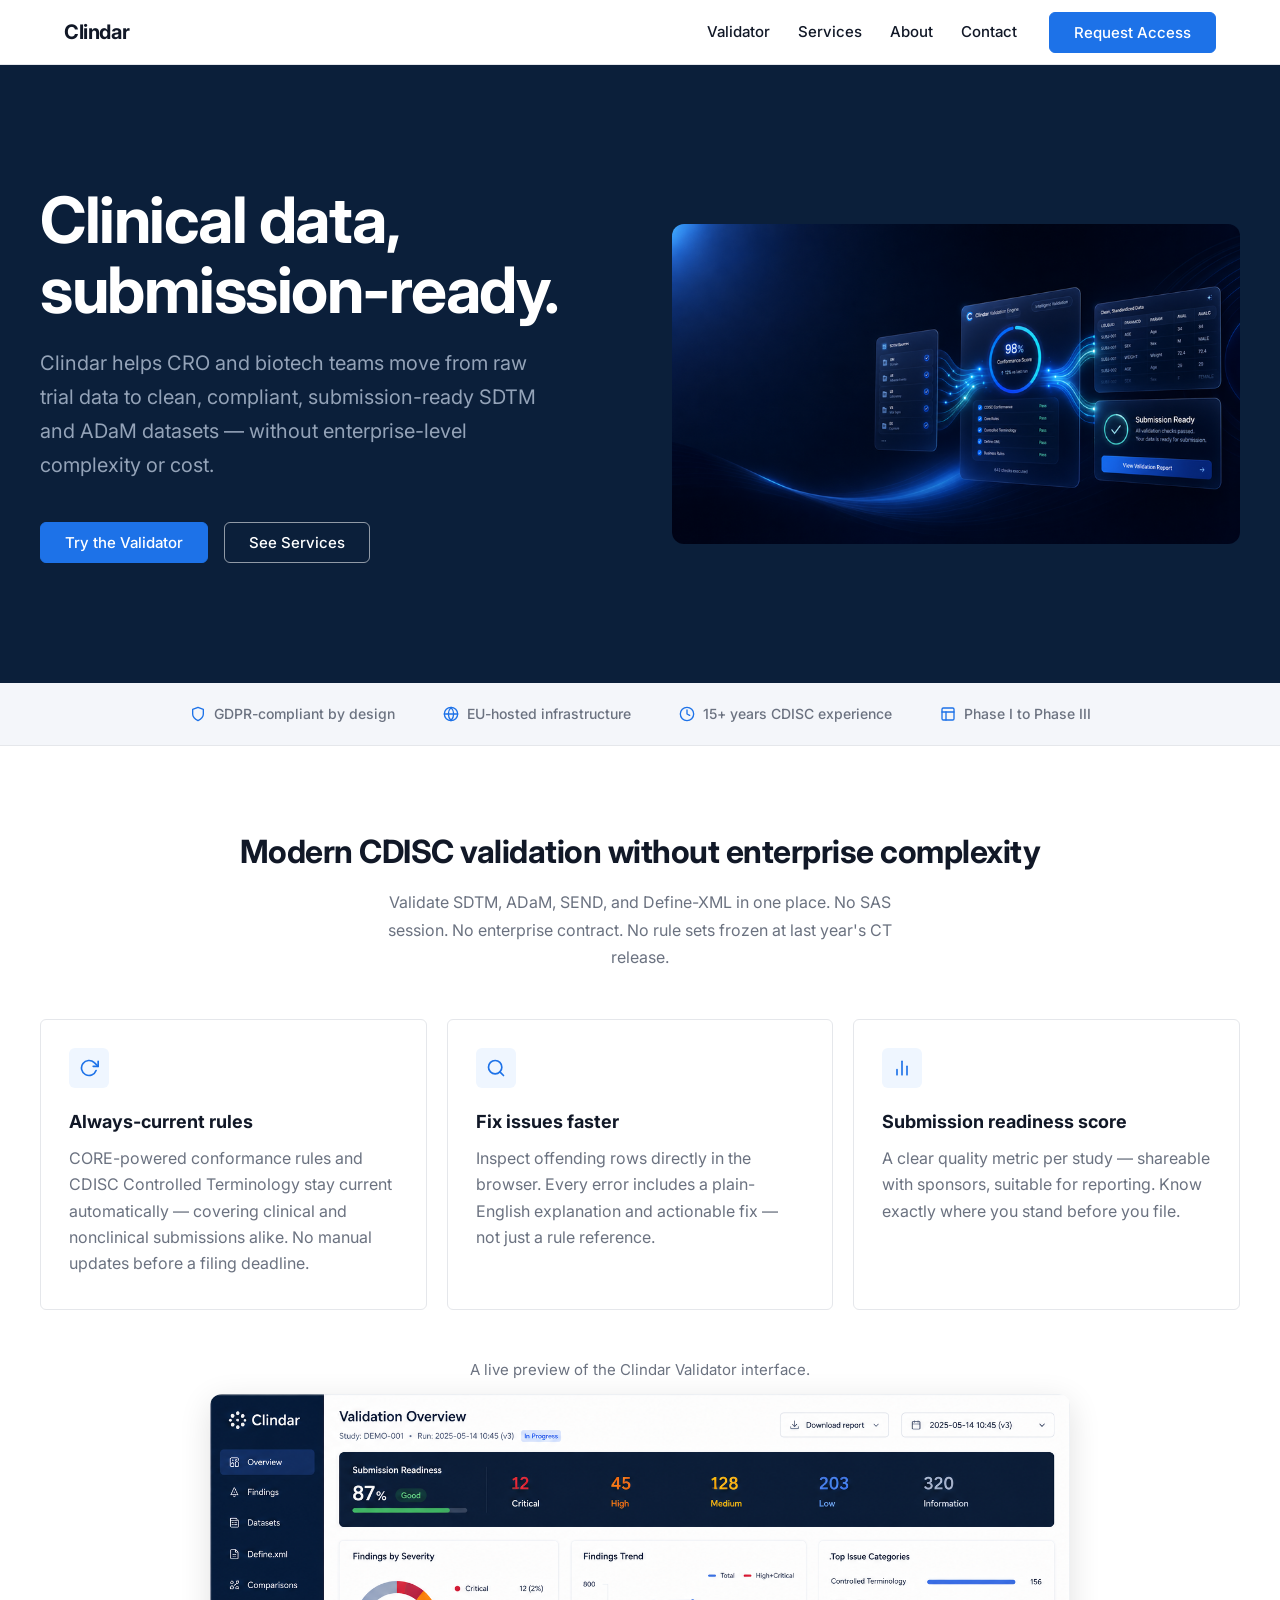
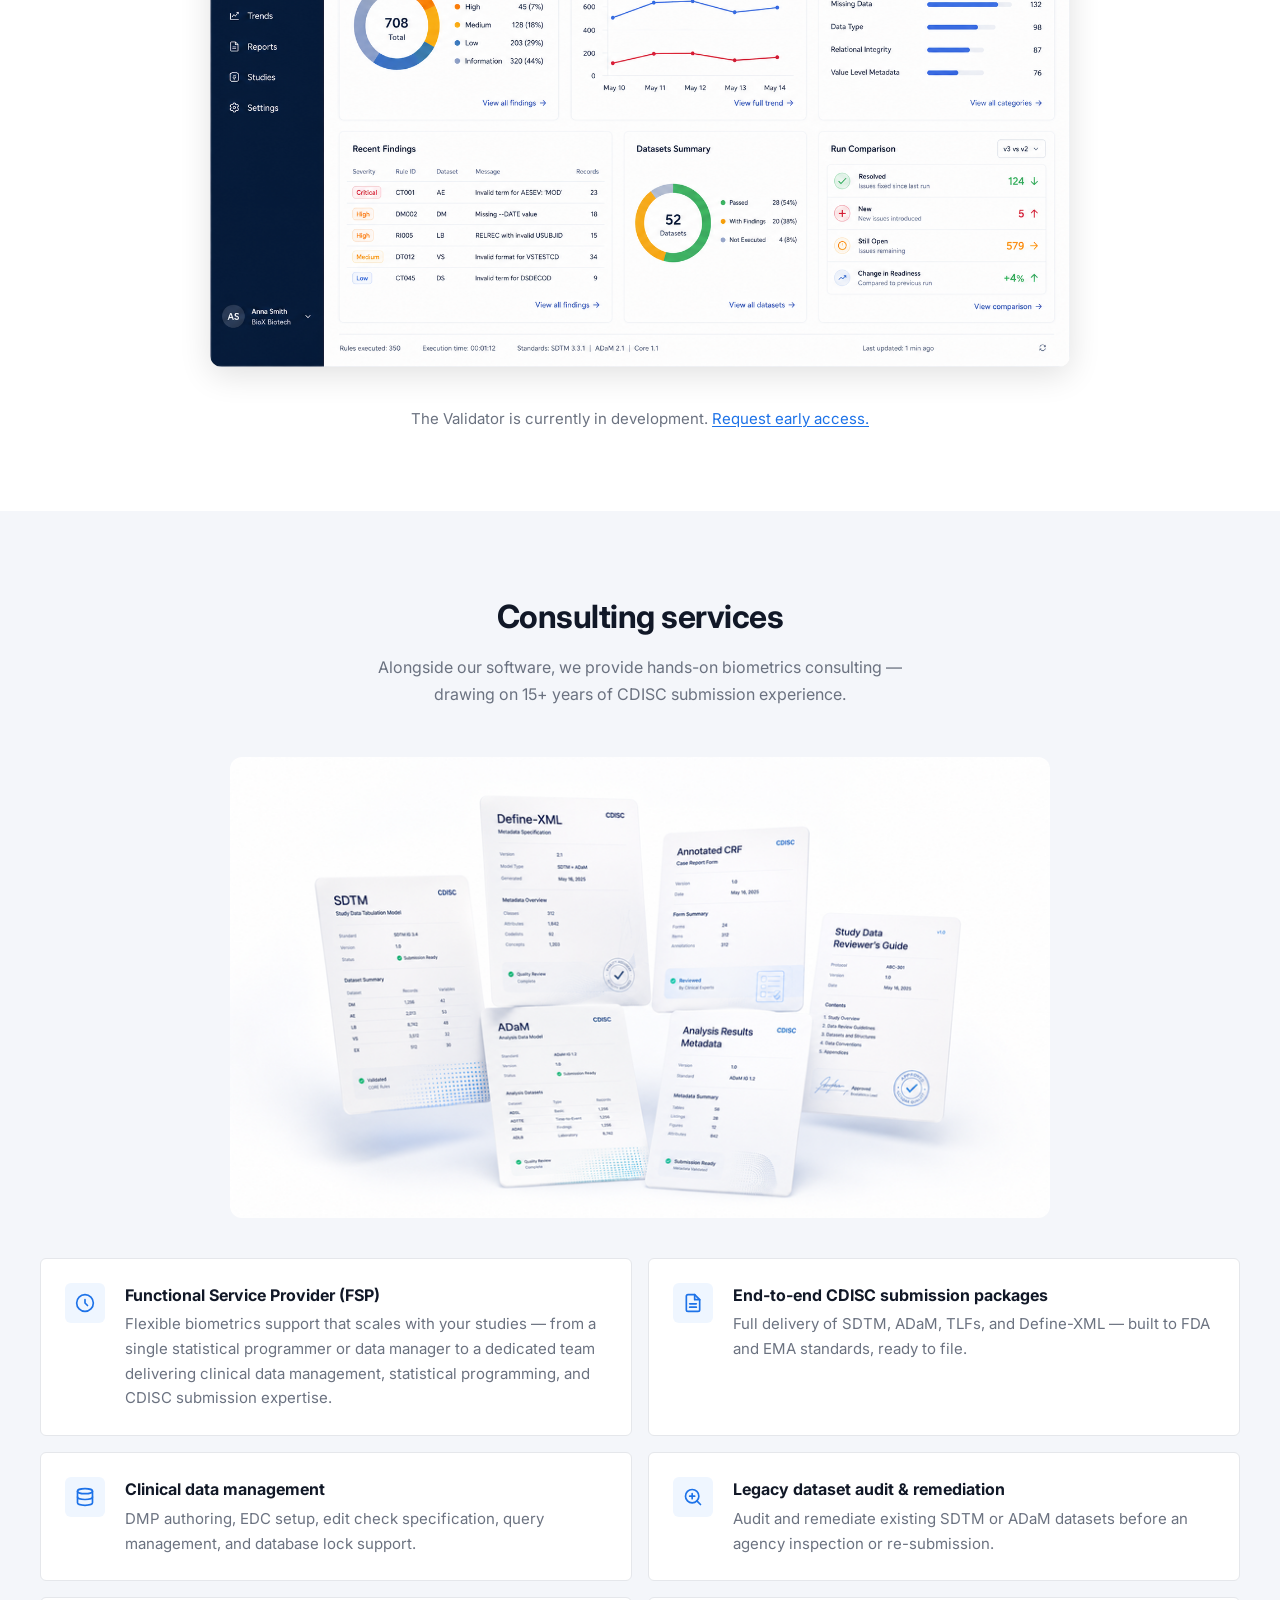
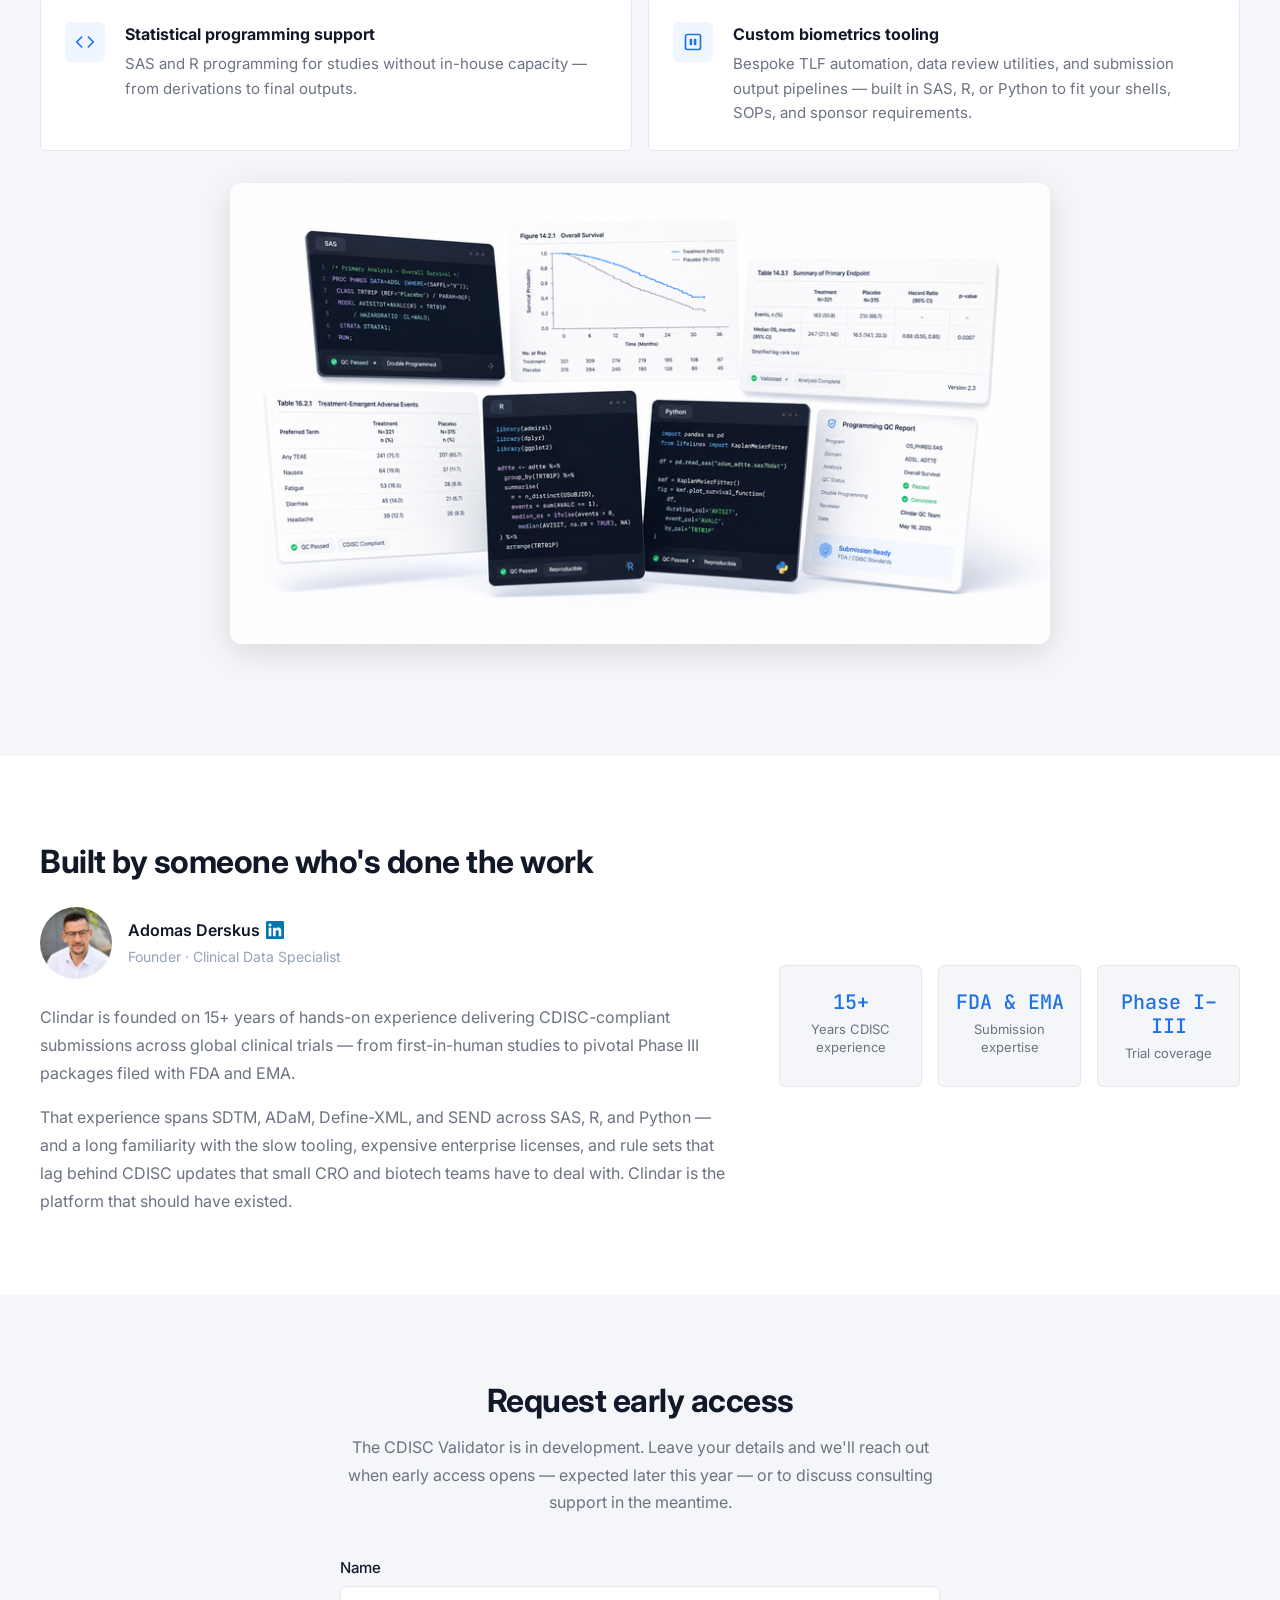
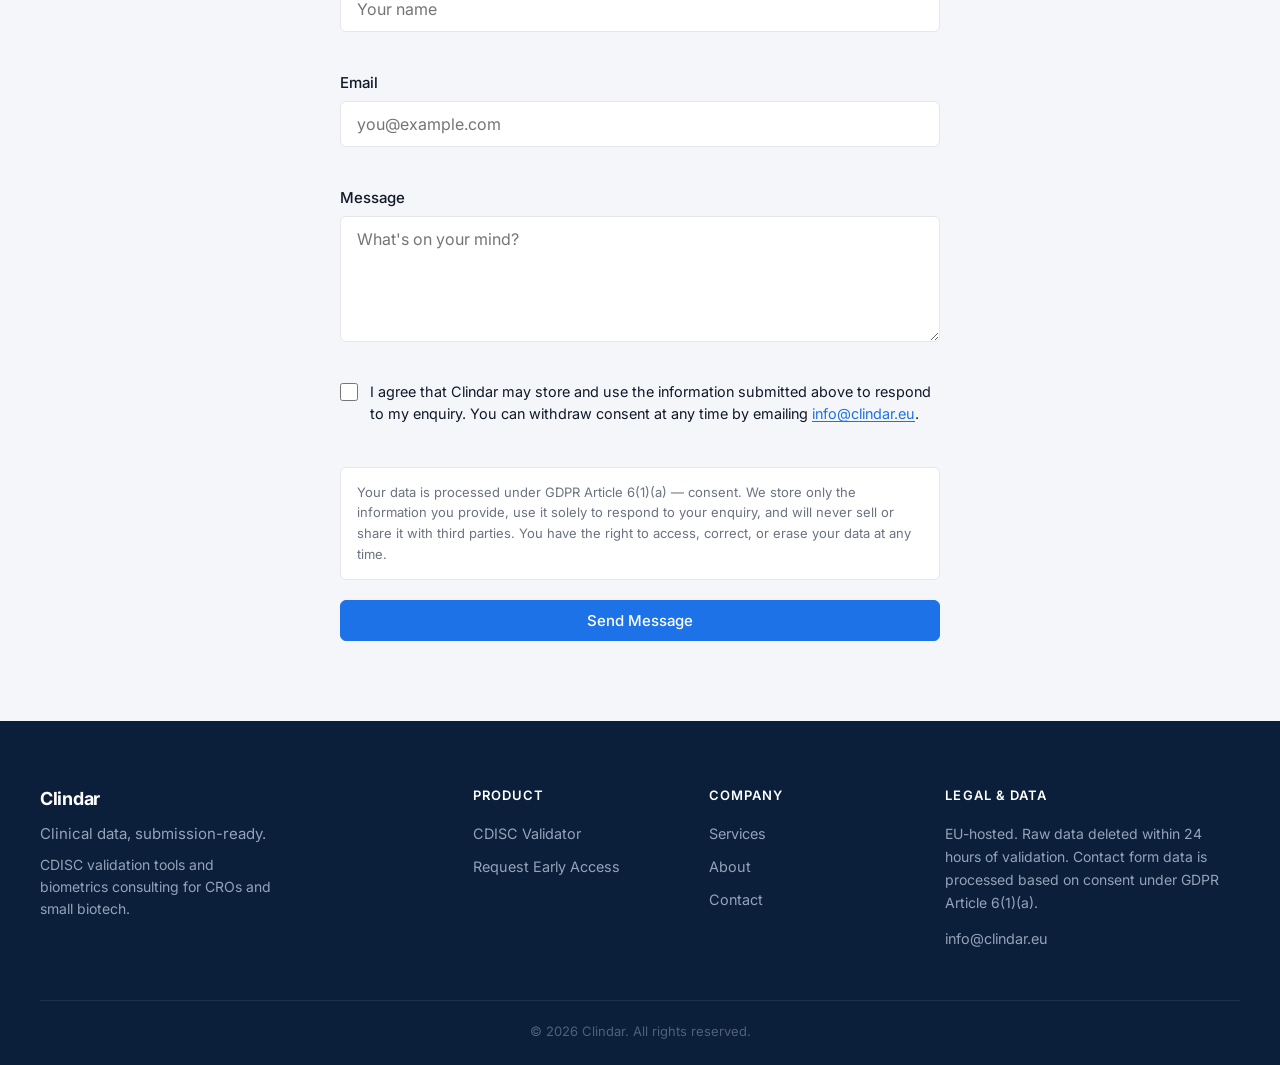
==== commit a706eb3f: "feat: update copy, add FSP service, refresh validator illustration - Reword features heading to "Mod" ====
--- a/index.html
+++ b/index.html
@@ -93,7 +93,7 @@
     <!-- Features: white, 3-col card grid -->
     <section class="features" id="features">
       <div class="features__container">
-        <h2 class="features__heading">Full-spectrum CDISC conformance — for the teams doing the work</h2>
+        <h2 class="features__heading">Modern CDISC validation without enterprise complexity</h2>
         <p class="features__subtext">Validate SDTM, ADaM, SEND, and Define-XML in one place. No SAS session. No enterprise contract. No rule sets frozen at last year's CT release.</p>
         <div class="features__grid">
           <div class="feature-card">
@@ -130,7 +130,7 @@
         </div>
         <p class="features__caption">A live preview of the Clindar Validator interface.</p>
         <div class="features__illustration-wrap illustration-wrap illustration-wrap--light">
-          <img src="images/validator-illustration.png" srcset="images/validator-illustration.png 2x, images/validator-illustration@1x.png 1x" sizes="(min-width: 900px) 860px, 100vw" width="836" height="470" alt="Screenshot of the Clindar Validator showing a laboratory dataset with error highlighting, conformance score, and actionable fix suggestions" />
+          <img src="images/validator-illustration.png" srcset="images/validator-illustration.png 2x, images/validator-illustration@1x.png 1x" sizes="(min-width: 900px) 860px, 100vw" width="1536" height="1024" alt="Screenshot of the Clindar Validator showing a laboratory dataset with error highlighting, conformance score, and actionable fix suggestions" />
         </div>
         <p class="features__note">The Validator is currently in development. <a href="#contact" class="features__link">Request early access.</a></p>
       </div>
@@ -145,6 +145,18 @@
           <img src="images/submission-illustration.png" srcset="images/submission-illustration.png 2x, images/submission-illustration@1x.png 1x" sizes="(min-width: 900px) 820px, 100vw" width="836" height="470" alt="CDISC submission package components: SDTM, ADaM, TLFs, and Define-XML, each validated and ready for FDA and EMA filing" />
         </div>
         <ul class="services__list">
+          <li class="service-item">
+            <div class="service-item__icon" aria-hidden="true">
+              <svg viewBox="0 0 24 24" fill="none" stroke="currentColor" stroke-width="2" stroke-linecap="round" stroke-linejoin="round">
+                <circle cx="12" cy="12" r="10"/>
+                <path d="M12 8v4l3 3"/>
+              </svg>
+            </div>
+            <div class="service-item__body">
+              <h3 class="service-item__title">Functional Service Provider (FSP)</h3>
+              <p class="service-item__text">Flexible biometrics support that scales with your studies — from a single statistical programmer or data manager to a dedicated team delivering clinical data management, statistical programming, and CDISC submission expertise.</p>
+            </div>
+          </li>
           <li class="service-item">
             <div class="service-item__icon" aria-hidden="true">
               <svg viewBox="0 0 24 24" fill="none" stroke="currentColor" stroke-width="2" stroke-linecap="round" stroke-linejoin="round">
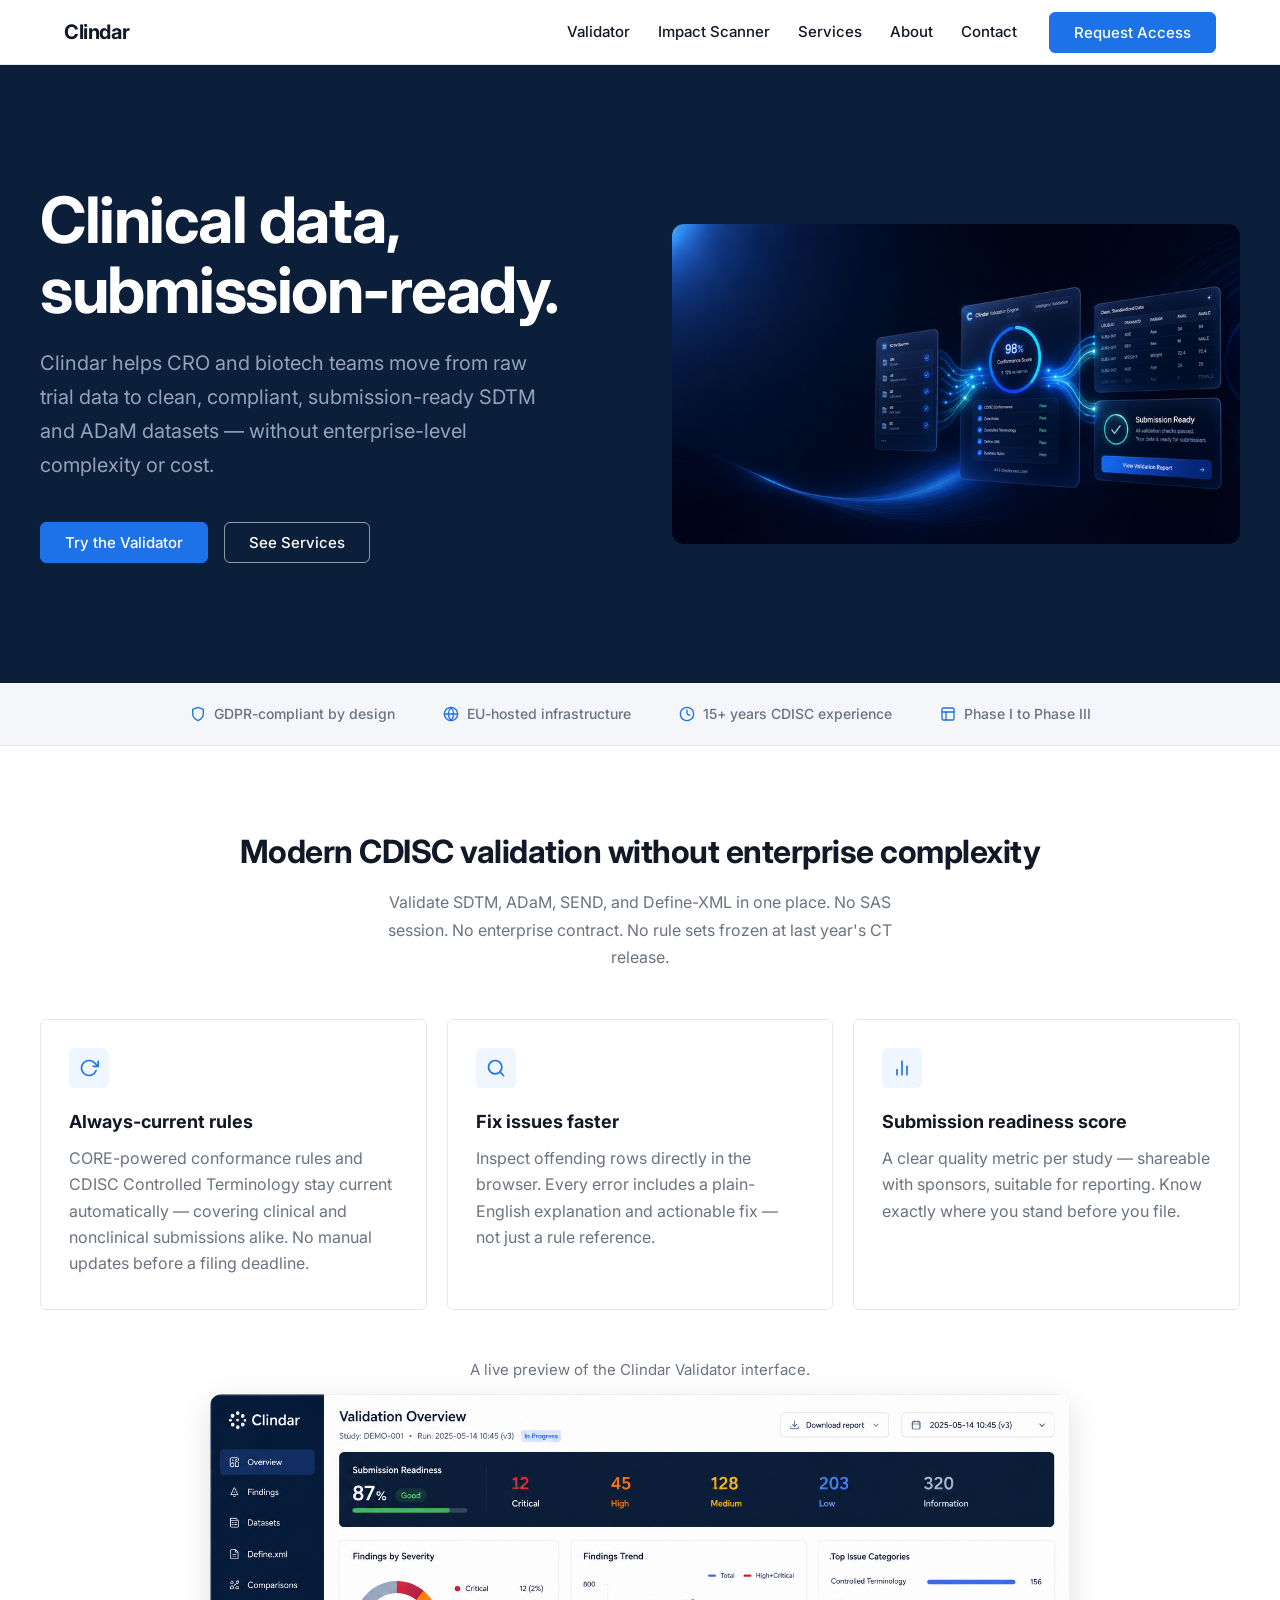
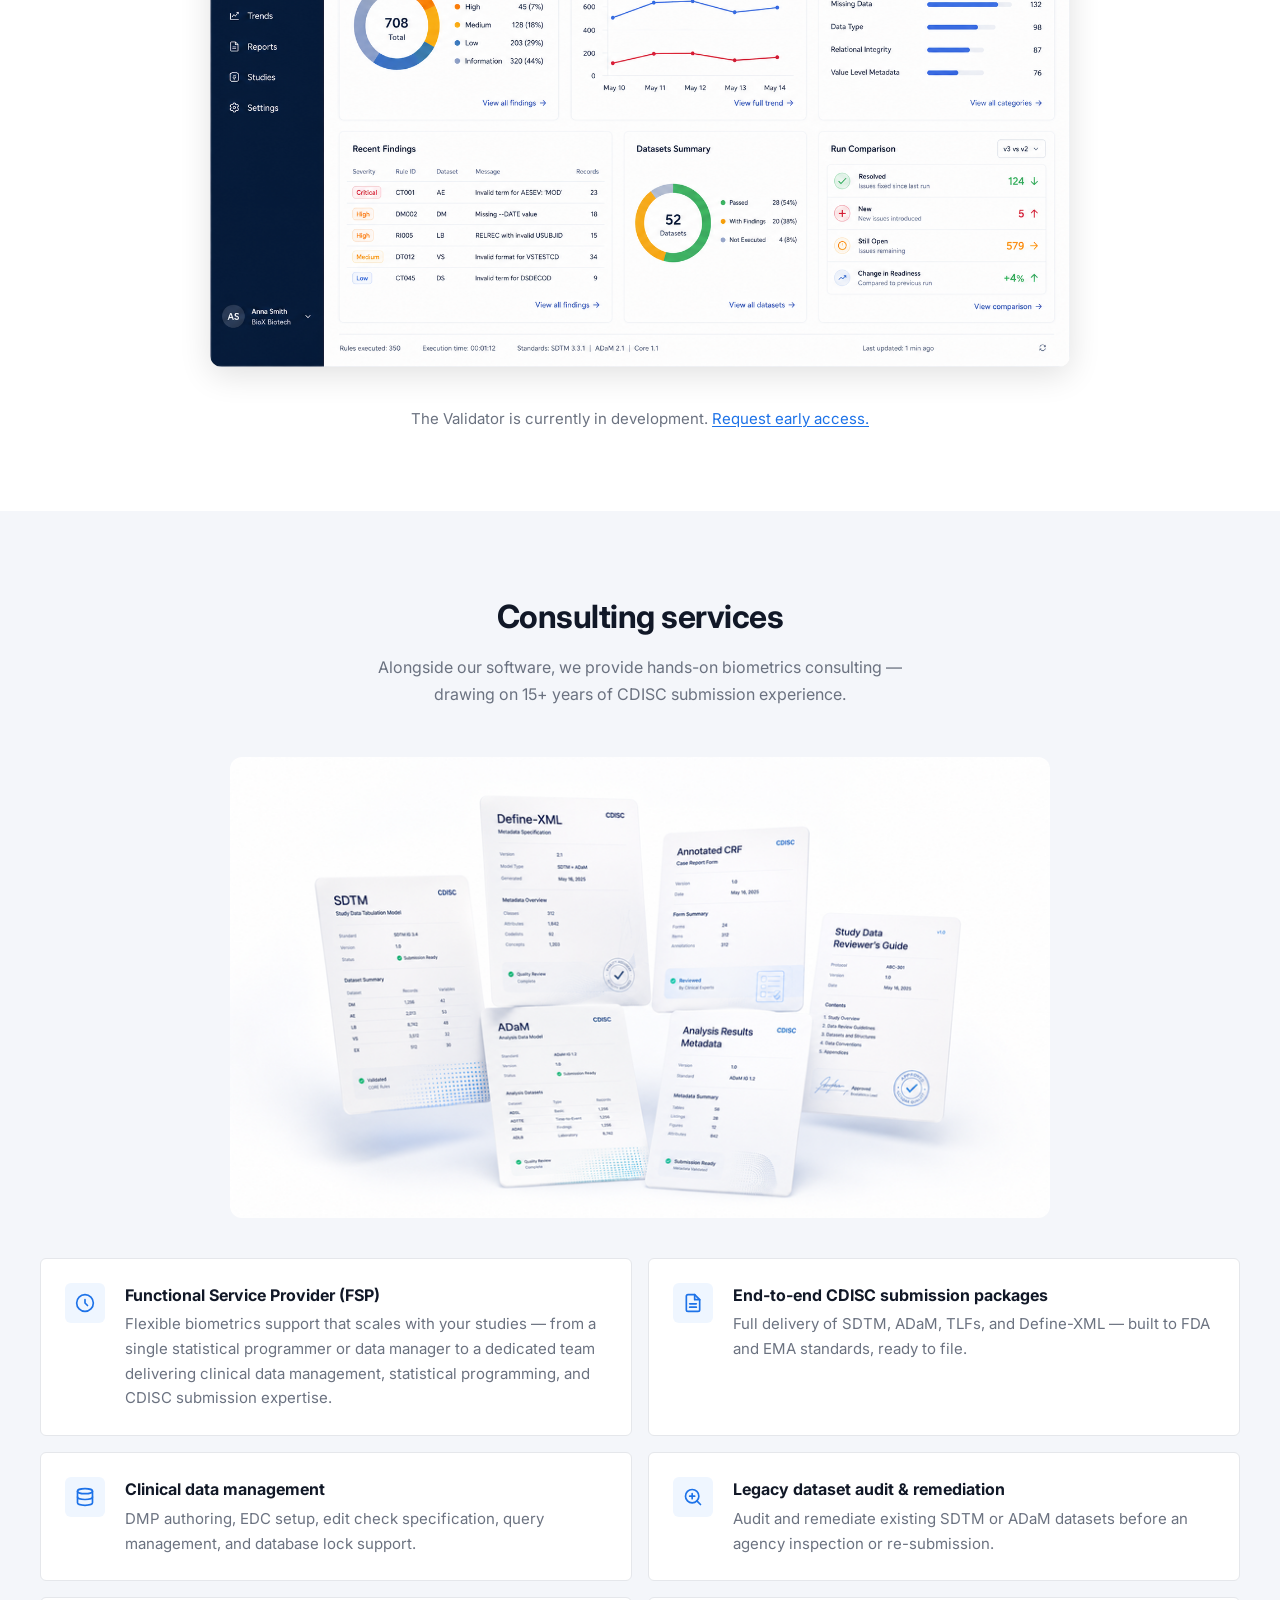
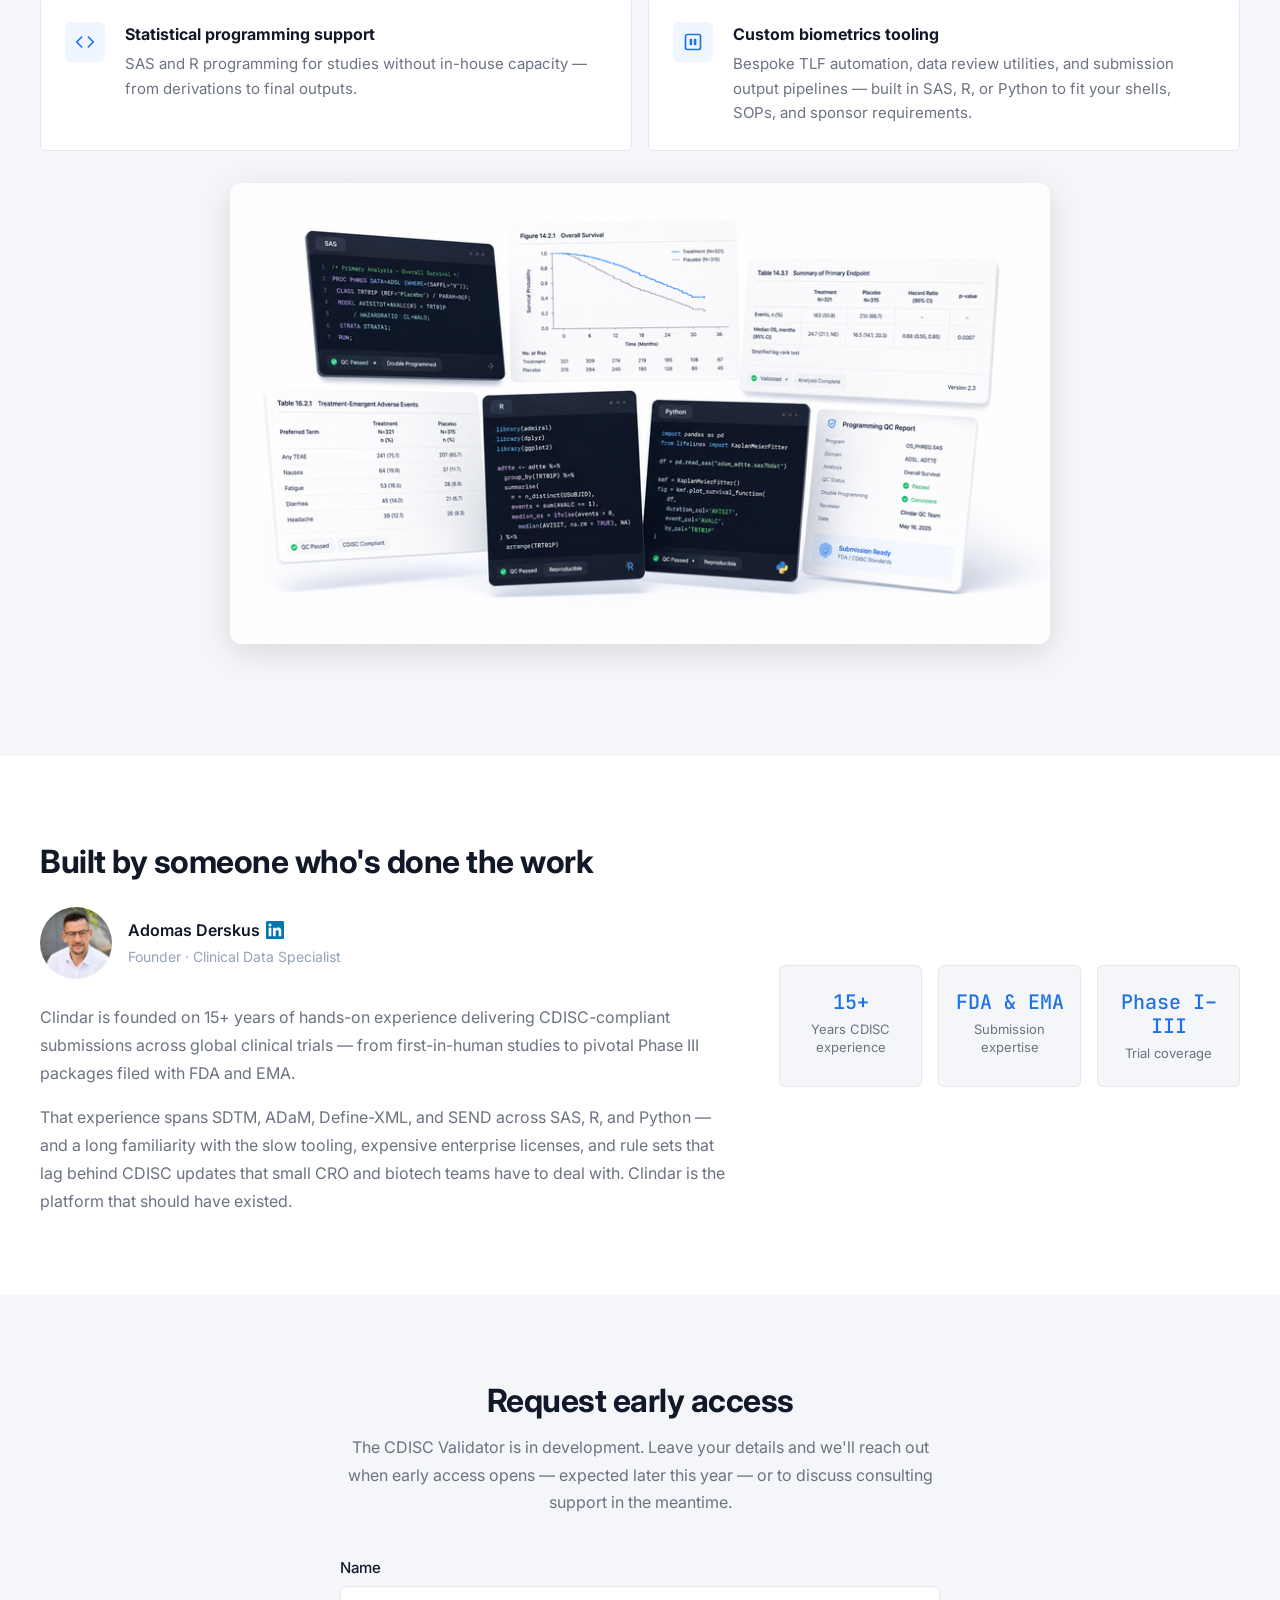
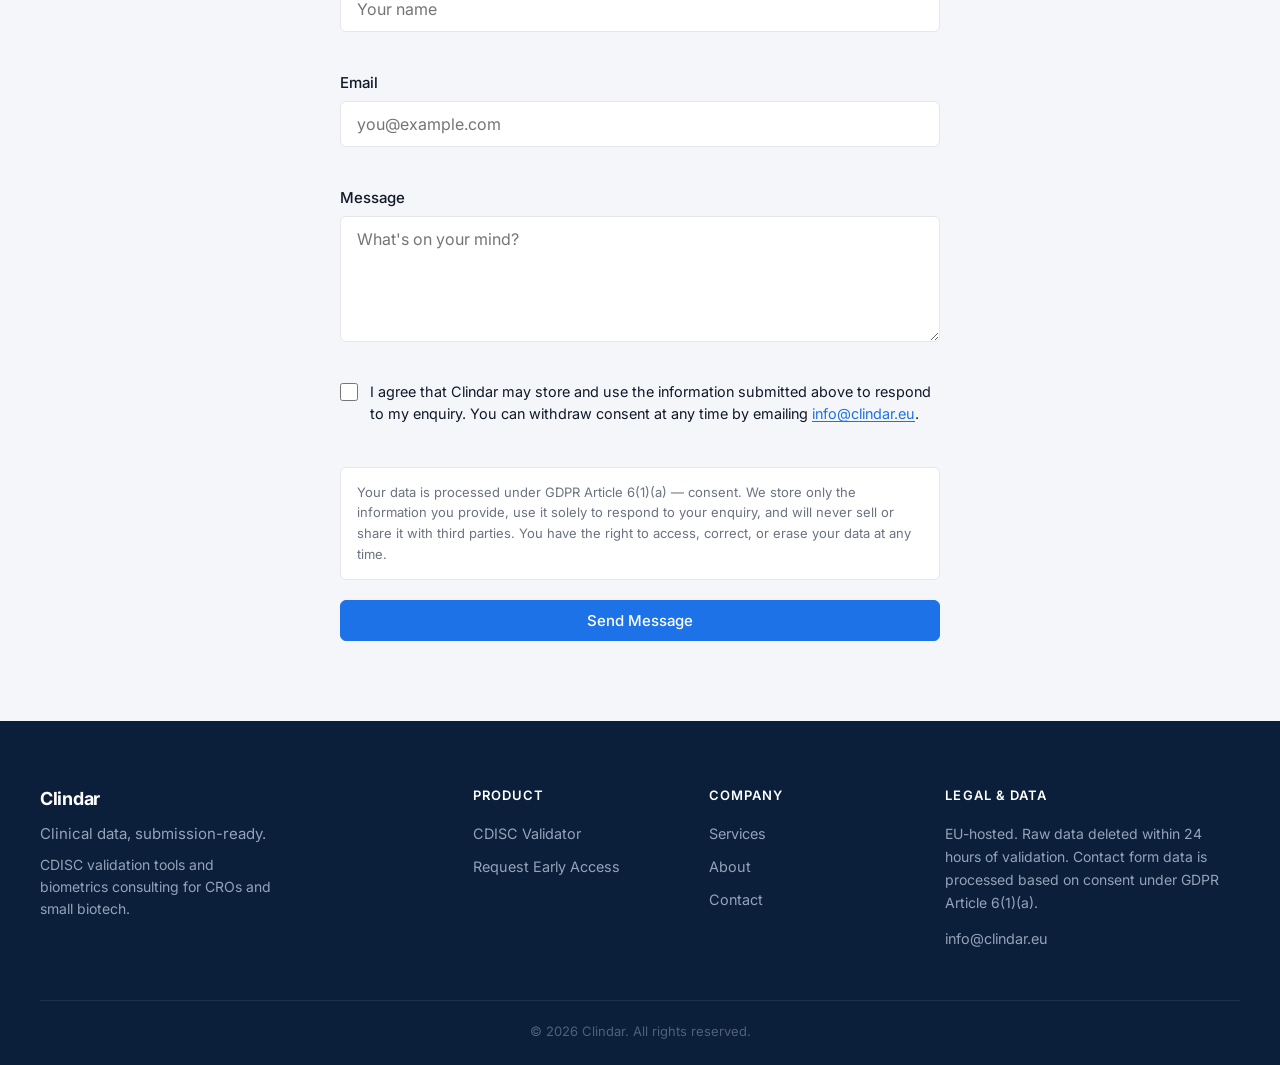
==== commit dceec47d: "feat: link the impact scanner from the homepage nav The only nav item that leaves the page — everyth" ====
--- a/index.html
+++ b/index.html
@@ -10,10 +10,7 @@
   <link rel="stylesheet" href="css/style.css" />
   <!-- Privacy-friendly analytics by Plausible -->
   <script async src="https://plausible.io/js/pa-WhKMe5ICB0v2ZRIIDNduc.js"></script>
-  <script>
-    window.plausible=window.plausible||function(){(plausible.q=plausible.q||[]).push(arguments)},plausible.init=plausible.init||function(i){plausible.o=i||{}};
-    plausible.init()
-  </script>
+  <script src="js/plausible-init.js"></script>
 </head>
 <body>
 
@@ -23,6 +20,8 @@
       <a href="#" class="navbar__logo">Clindar</a>
       <nav class="navbar__nav" id="navMenu" aria-label="Main navigation">
         <a href="#features" class="navbar__link">Validator</a>
+        <!-- A page, not an anchor: the only nav item that leaves this page. -->
+        <a href="/impact/" class="navbar__link">Impact Scanner</a>
         <a href="#services" class="navbar__link">Services</a>
         <a href="#about" class="navbar__link">About</a>
         <a href="#contact" class="navbar__link">Contact</a>
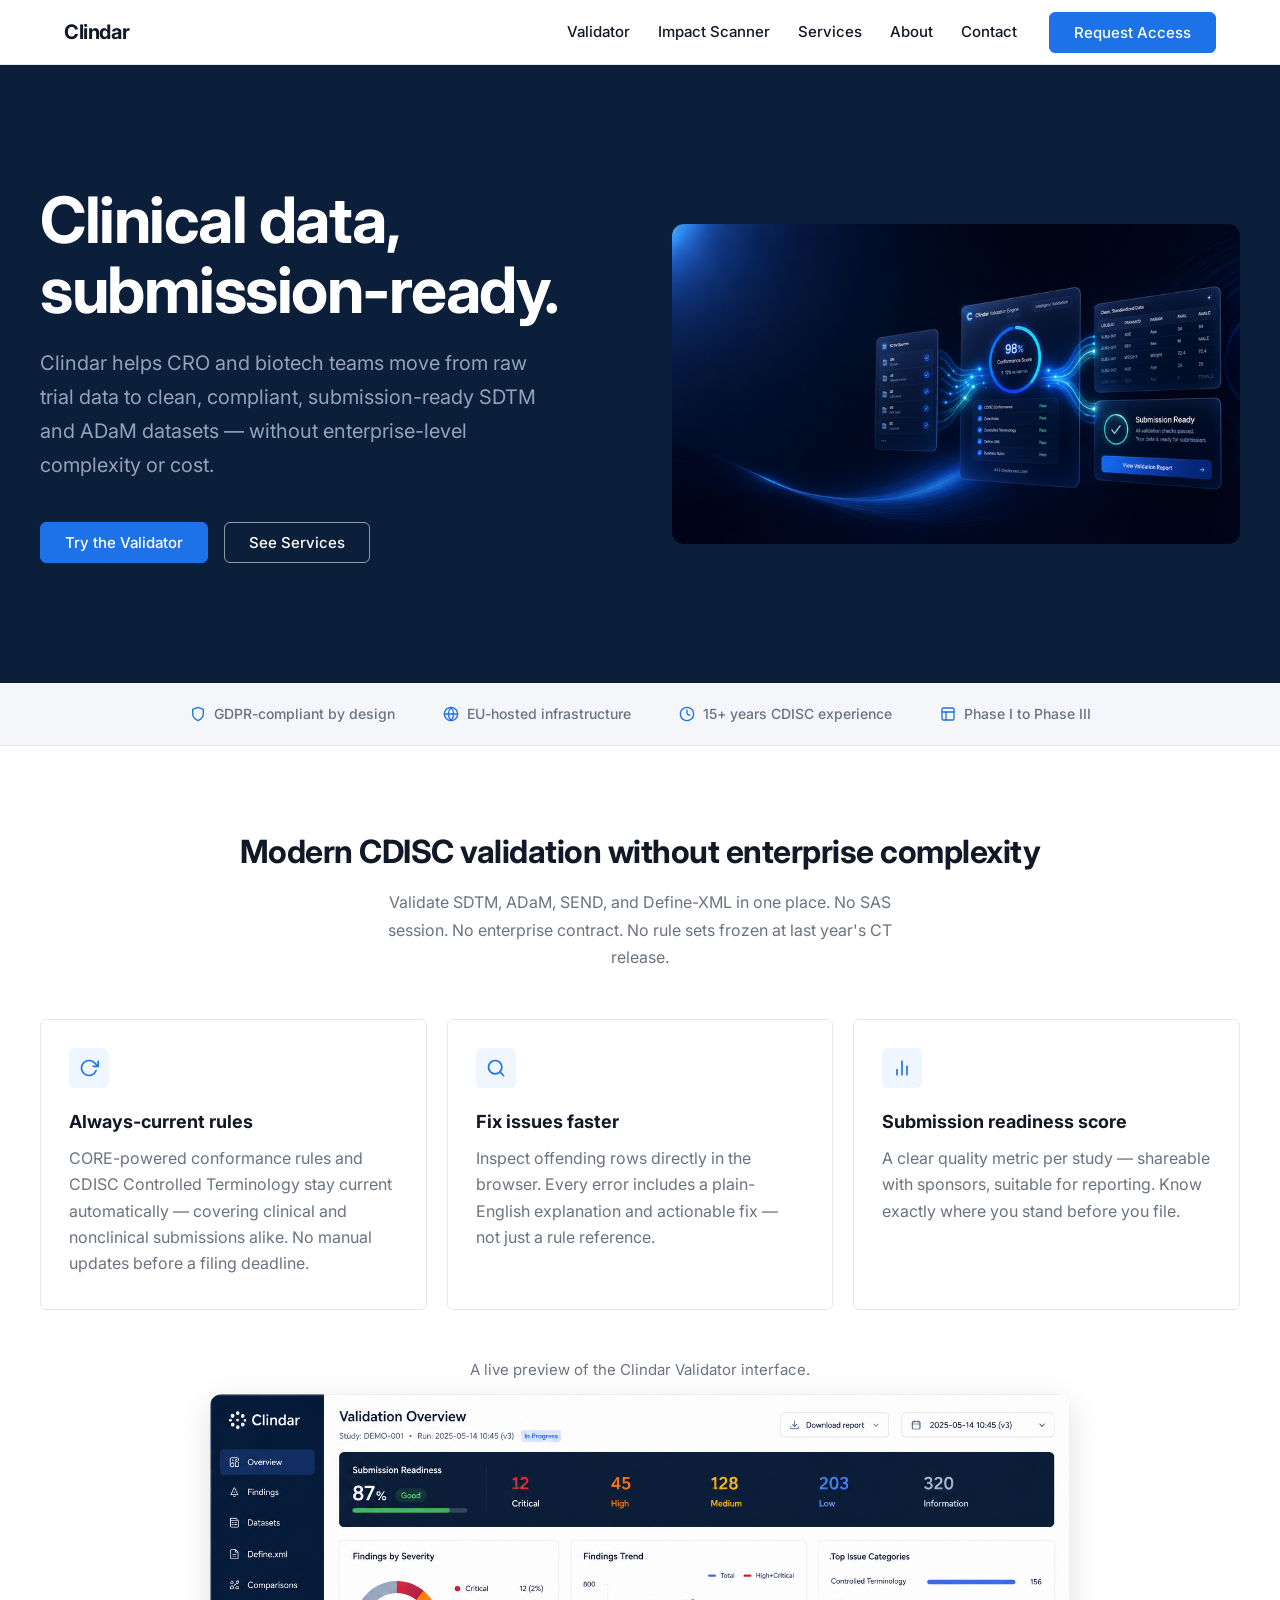
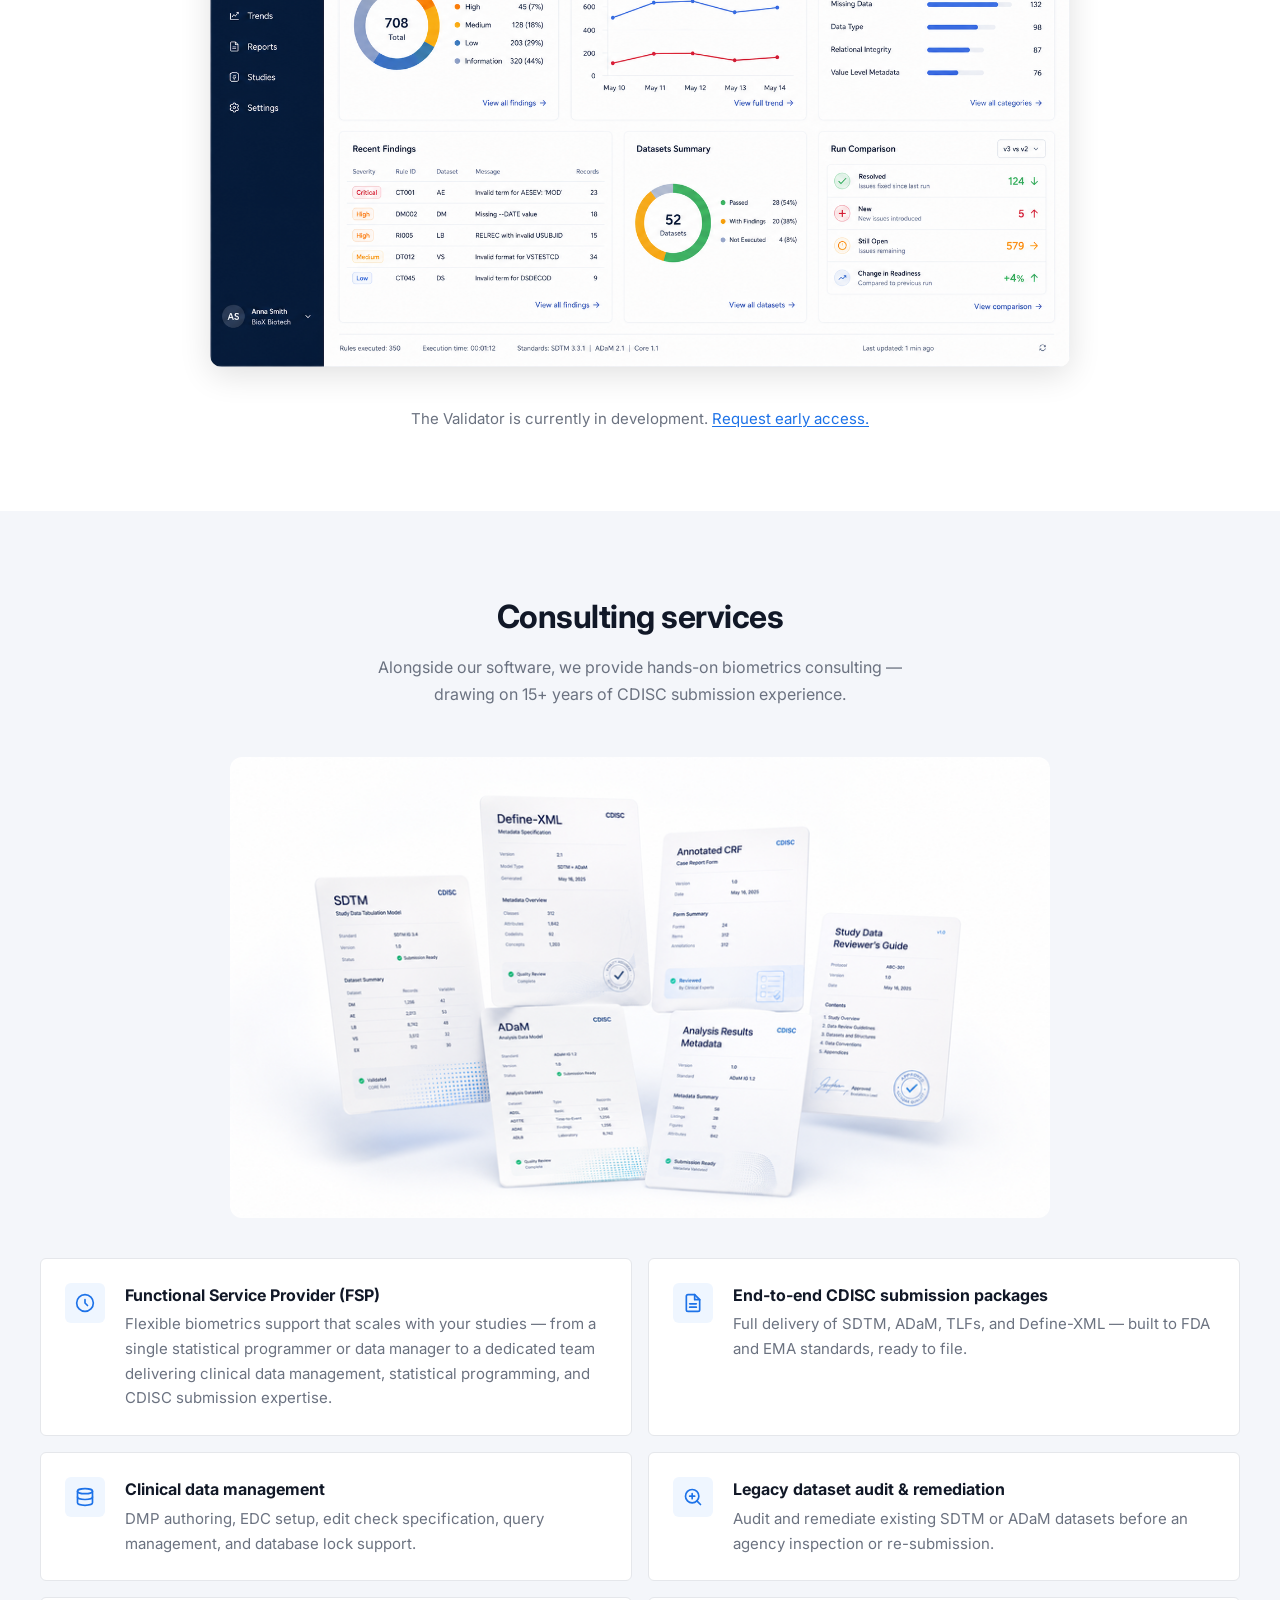
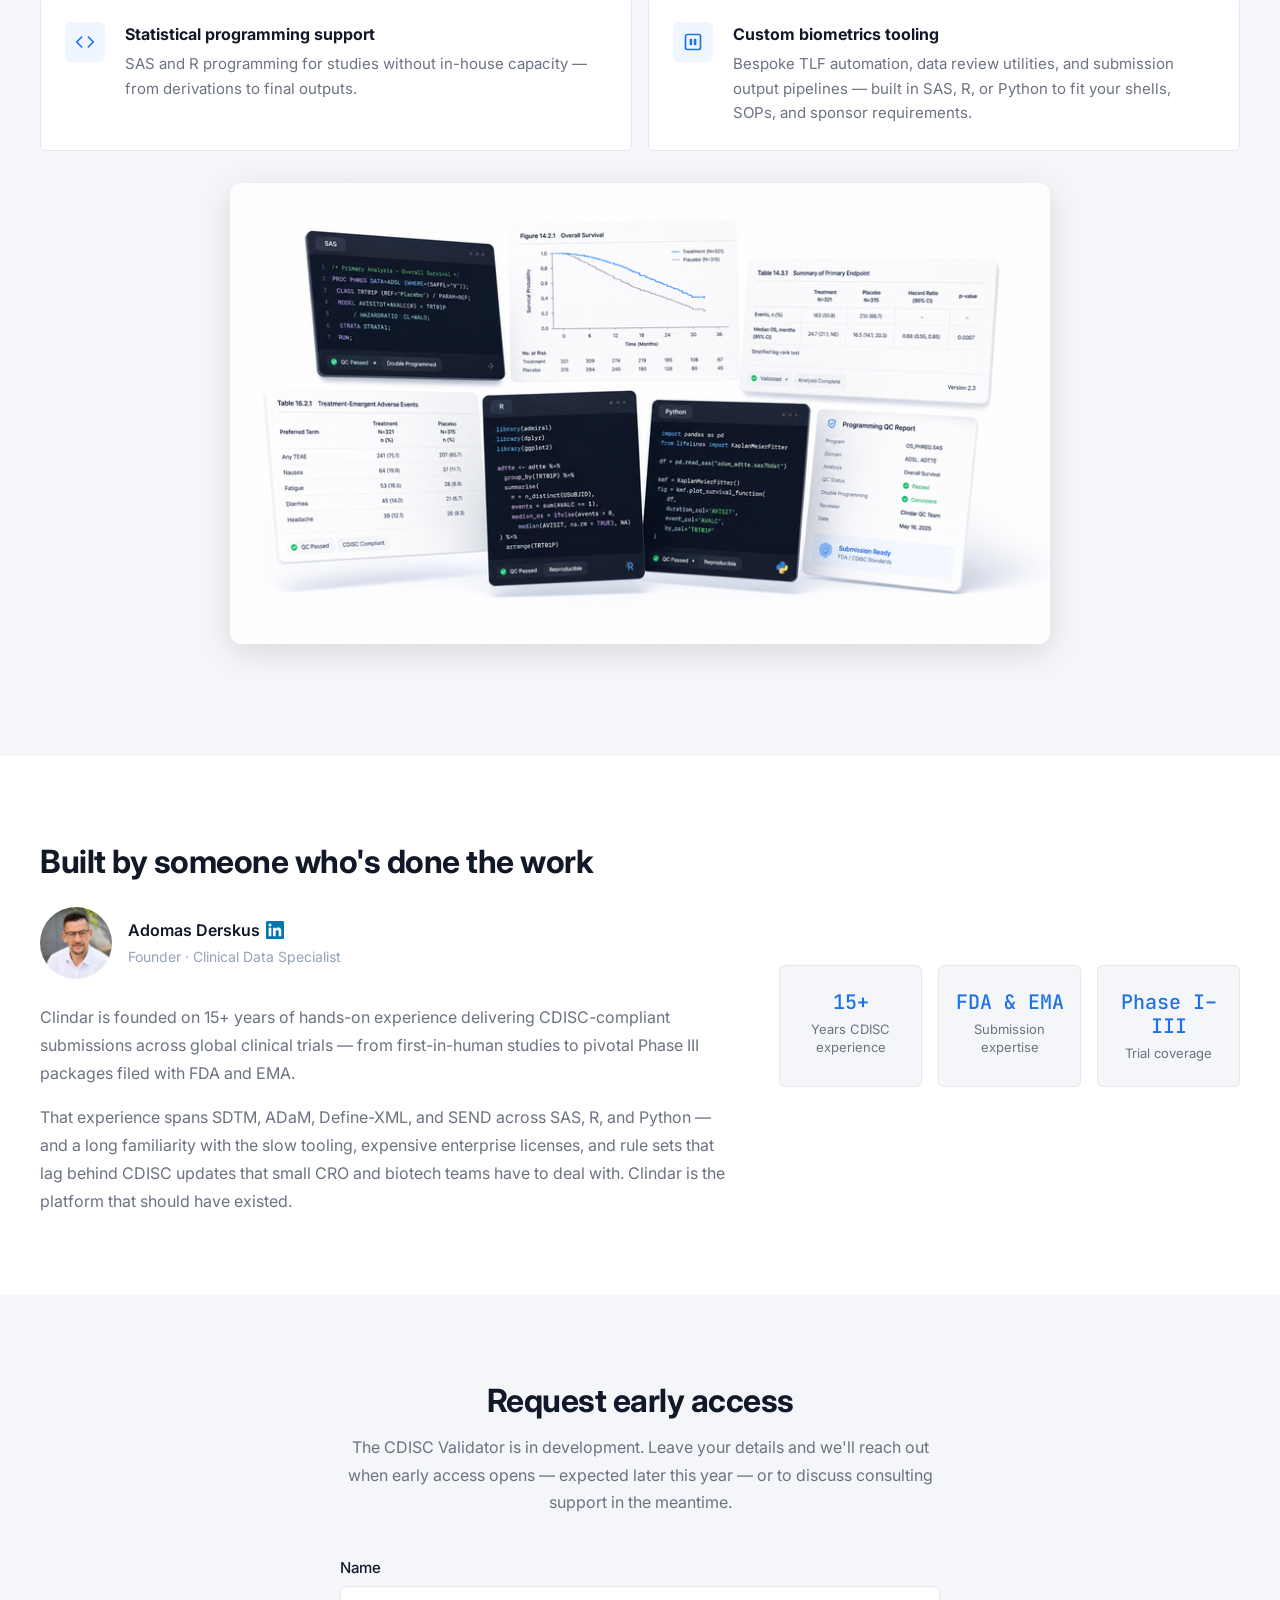
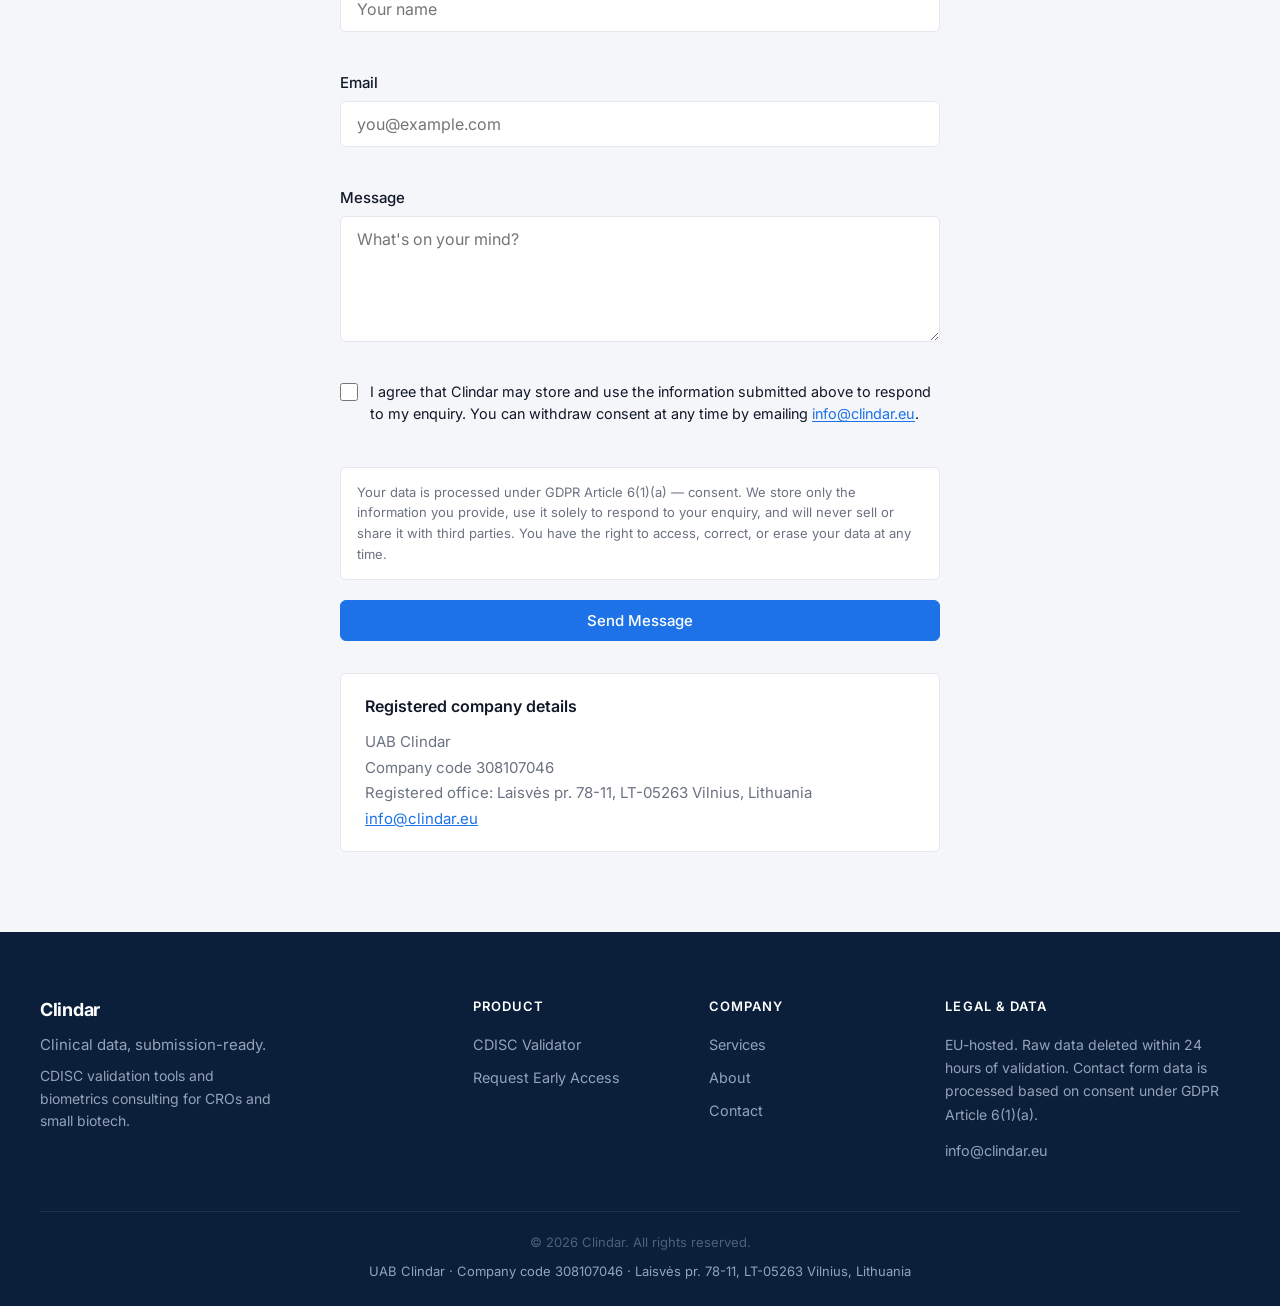
==== commit 3ed08201: "State the registered company on every public page The site traded as "Clindar" and published an addr" ====
--- a/index.html
+++ b/index.html
@@ -8,6 +8,28 @@
   <link rel="preconnect" href="https://fonts.gstatic.com" crossorigin />
   <link href="https://fonts.googleapis.com/css2?family=Inter:wght@400;500;600;700&family=JetBrains+Mono:wght@400;500&display=swap" rel="stylesheet" />
   <link rel="stylesheet" href="css/style.css" />
+  <!-- The registered entity behind this site. A data block, not code: it is
+       type="application/ld+json", so the page's script-src does not apply and
+       nothing here executes. Homepage only — every other page states the same
+       identity as visible text in its footer. Kept in step with
+       scripts/company.mjs by tests/company-details.test.js. -->
+  <script type="application/ld+json">
+  {
+    "@context": "https://schema.org",
+    "@type": "Organization",
+    "name": "UAB Clindar",
+    "url": "https://clindar.eu/",
+    "email": "mailto:info@clindar.eu",
+    "identifier": "308107046",
+    "address": {
+      "@type": "PostalAddress",
+      "streetAddress": "Laisvės pr. 78-11",
+      "postalCode": "LT-05263",
+      "addressLocality": "Vilnius",
+      "addressCountry": "LT"
+    }
+  }
+  </script>
   <!-- Privacy-friendly analytics by Plausible -->
   <script async src="https://plausible.io/js/pa-WhKMe5ICB0v2ZRIIDNduc.js"></script>
   <script src="js/plausible-init.js"></script>
@@ -310,6 +332,20 @@
           <button class="btn btn--primary btn--full" type="submit">Send Message</button>
           <p class="contact__success" id="formSuccess" aria-live="polite" hidden>Thanks — we'll be in touch soon.</p>
         </form>
+
+        <!-- Who you are actually writing to. "Registered office" and not
+             "office" or "visit us": it is the address the company is
+             registered at, which says nothing about anyone being there to
+             receive callers. -->
+        <div class="contact__company">
+          <h3 class="contact__company-heading">Registered company details</h3>
+          <address class="contact__address">
+            UAB Clindar<br />
+            Company code 308107046<br />
+            Registered office: Laisvės pr. 78-11, LT-05263 Vilnius, Lithuania<br />
+            <a href="mailto:info@clindar.eu">info@clindar.eu</a>
+          </address>
+        </div>
       </div>
     </section>
 
@@ -346,6 +382,7 @@
     </div>
     <div class="footer__bottom">
       <p class="footer__copy">&copy; 2026 Clindar. All rights reserved.</p>
+      <p class="footer__company">UAB Clindar · Company code 308107046 · Laisvės pr. 78-11, LT-05263 Vilnius, Lithuania</p>
     </div>
   </footer>
 
--- a/css/style.css
+++ b/css/style.css
@@ -571,6 +571,37 @@
   border-radius: var(--border-radius);
 }
 
+/* ===== Registered company details ===== */
+/* Same card as the privacy notice above, because it is the same kind of thing:
+   small print that has to be legible rather than prominent. */
+.contact__company {
+  margin-top: 2rem;
+  padding: 1.25rem 1.5rem;
+  background: var(--color-bg-white);
+  border: 1px solid var(--color-border);
+  border-radius: var(--border-radius);
+}
+
+.contact__company-heading {
+  font-size: 1rem;
+  font-weight: 600;
+  color: var(--color-text-primary);
+  margin-bottom: 0.625rem;
+}
+
+.contact__address {
+  /* <address> is italic by default, which no other type on this site is. */
+  font-style: normal;
+  font-size: 0.9375rem;
+  line-height: 1.7;
+  color: var(--color-text-secondary);
+  overflow-wrap: break-word;
+}
+
+.contact__address a {
+  color: var(--color-accent);
+}
+
 .contact__success {
   text-align: center;
   color: var(--color-success);
@@ -744,6 +775,19 @@
   font-size: 0.8125rem;
   color: rgba(148, 163, 184, 0.5);
   text-align: center;
+}
+
+/* The registered entity, on every page. Readable rather than decorative — it
+   is there to be identified — so it takes the full muted token instead of the
+   copyright line's half-transparent one. Quieter than the footer navigation
+   above it, and it wraps instead of pushing a narrow screen sideways. */
+.footer__company {
+  margin-top: 0.5rem;
+  font-size: 0.8125rem;
+  line-height: 1.6;
+  color: var(--color-text-muted);
+  text-align: center;
+  overflow-wrap: break-word;
 }
 
 @media (min-width: 640px) {
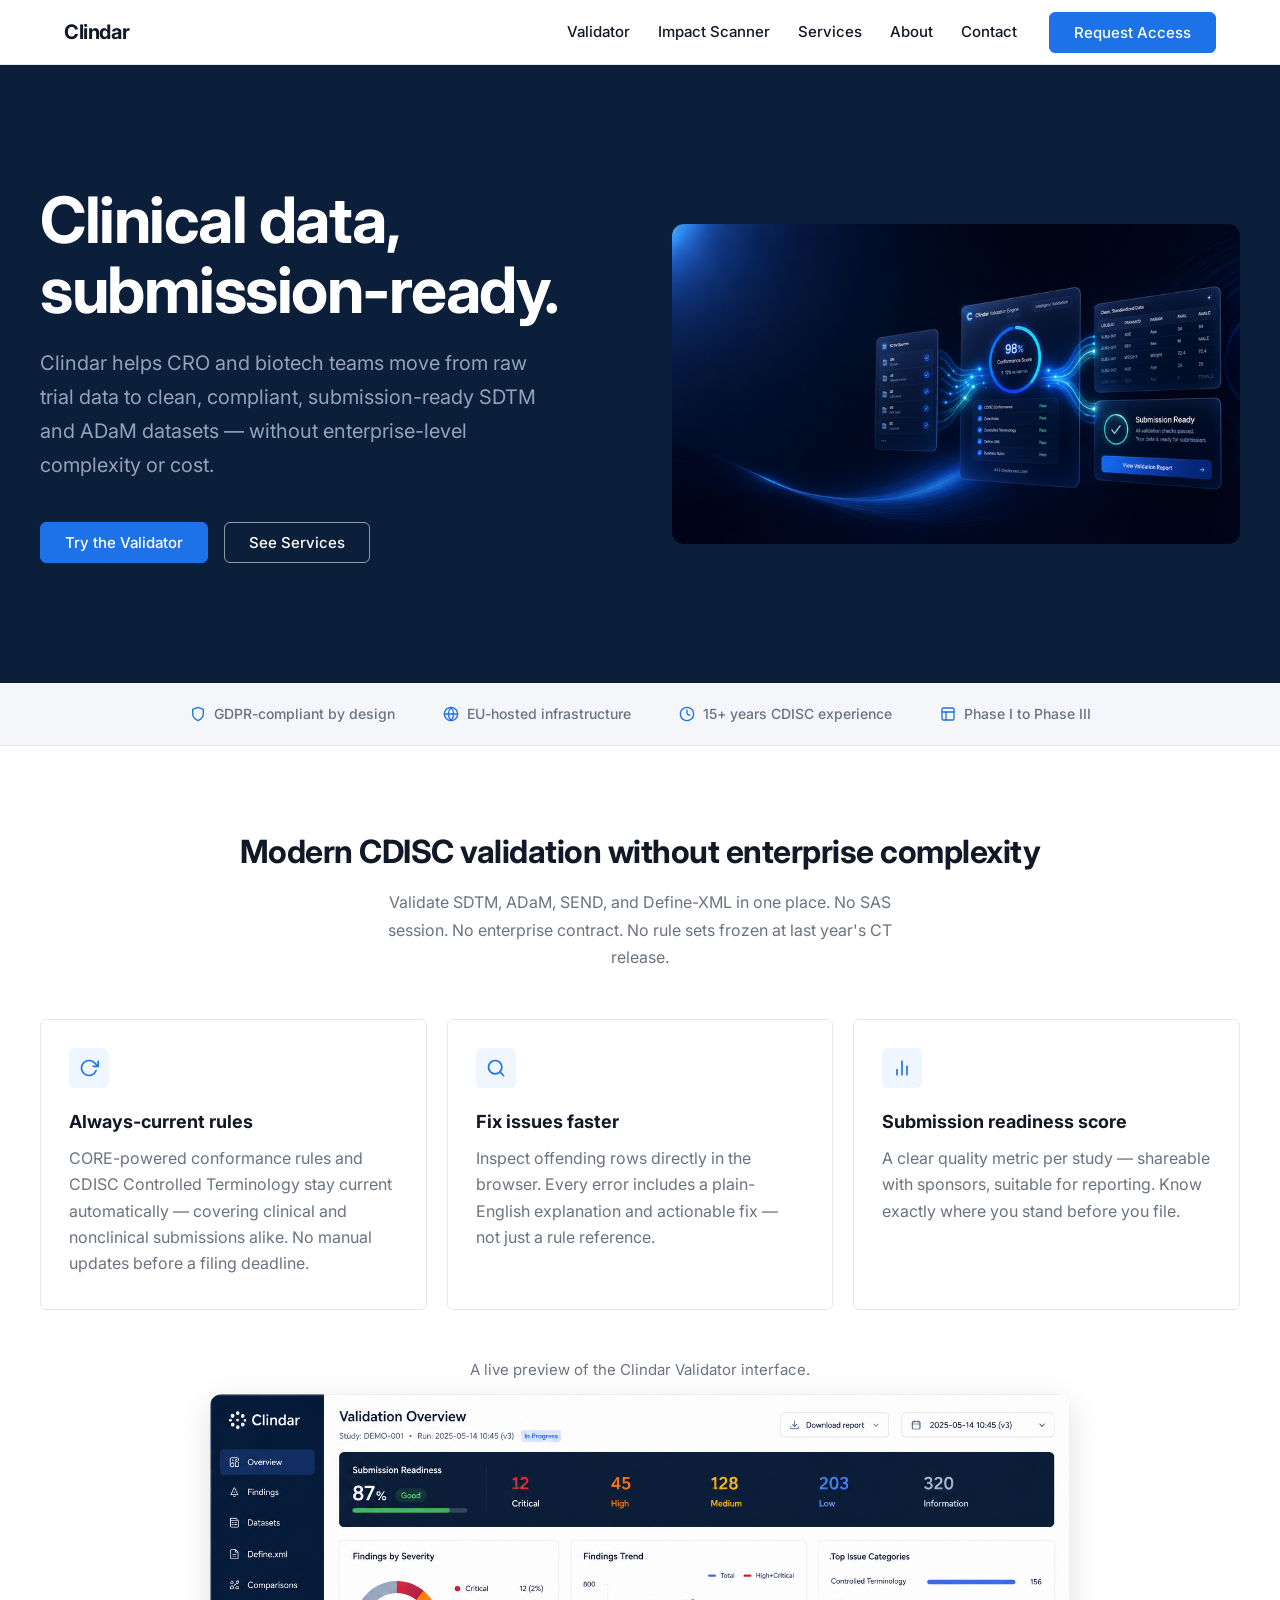
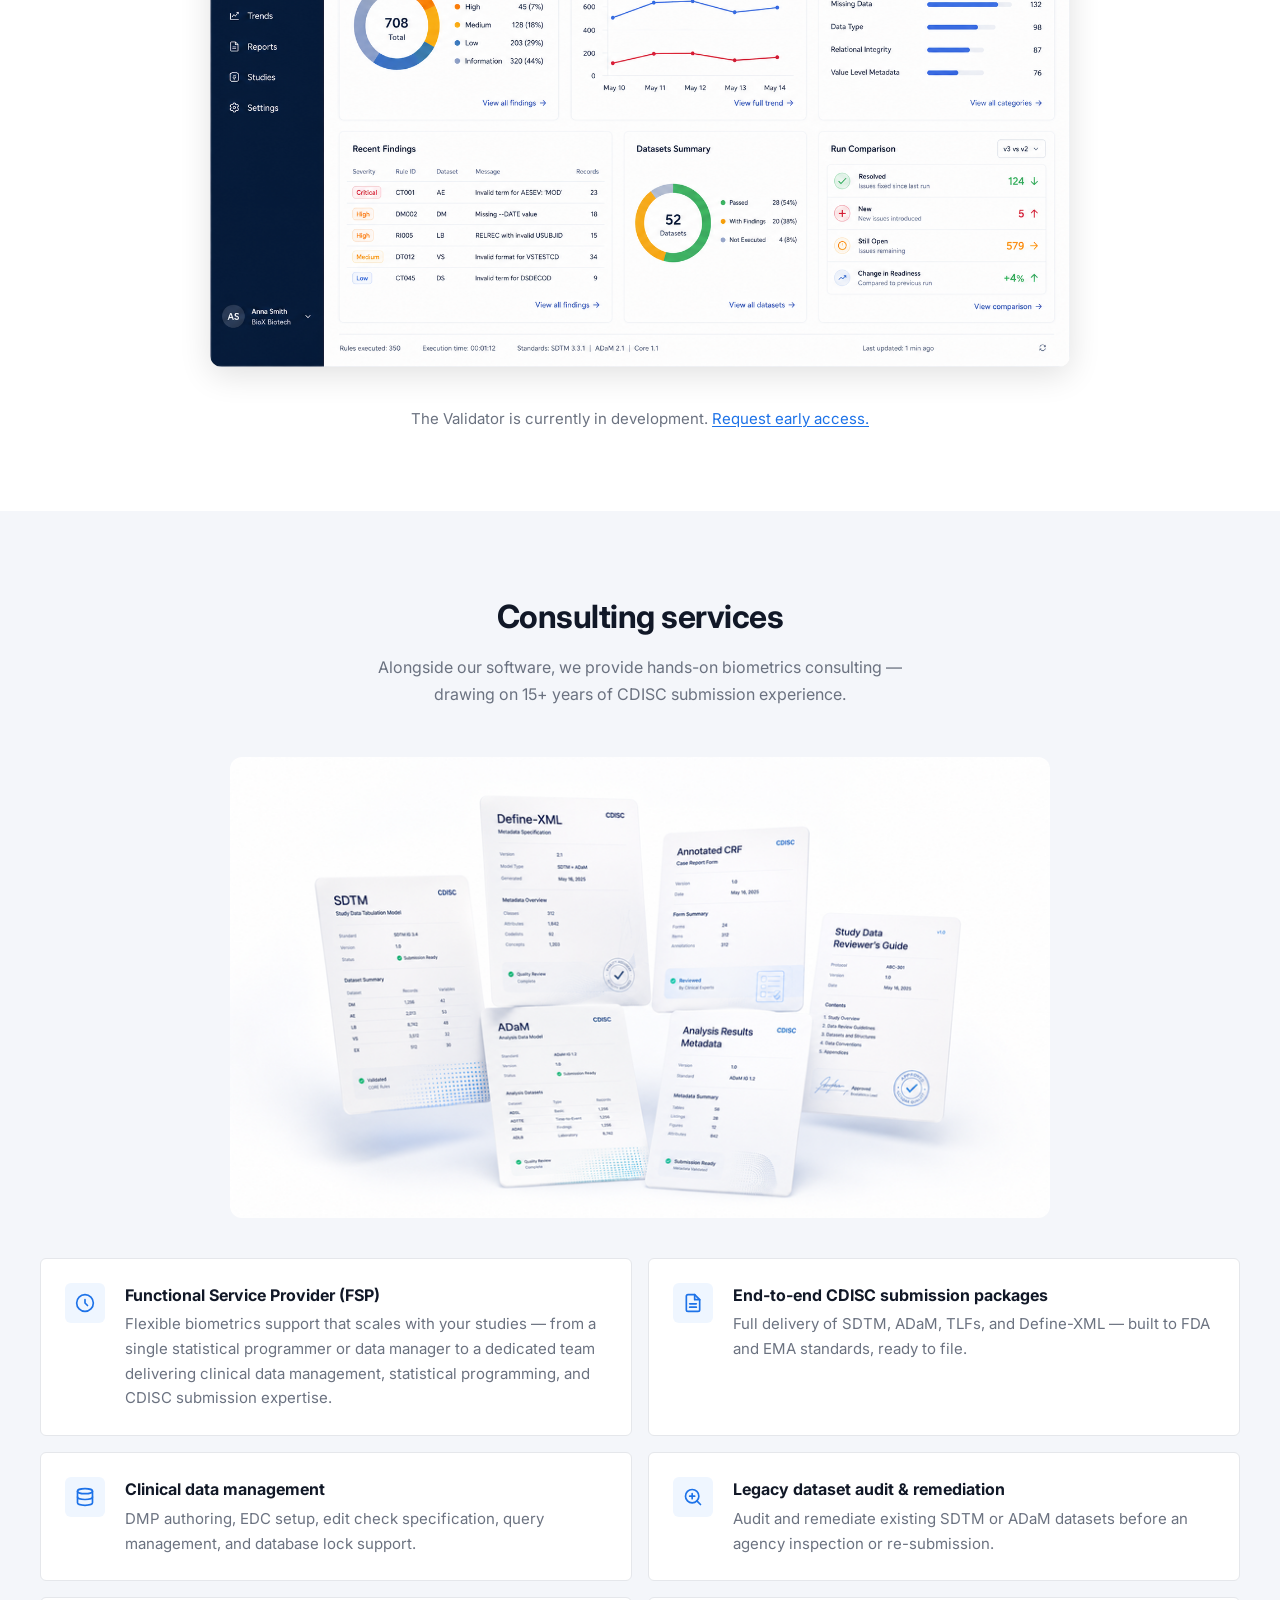
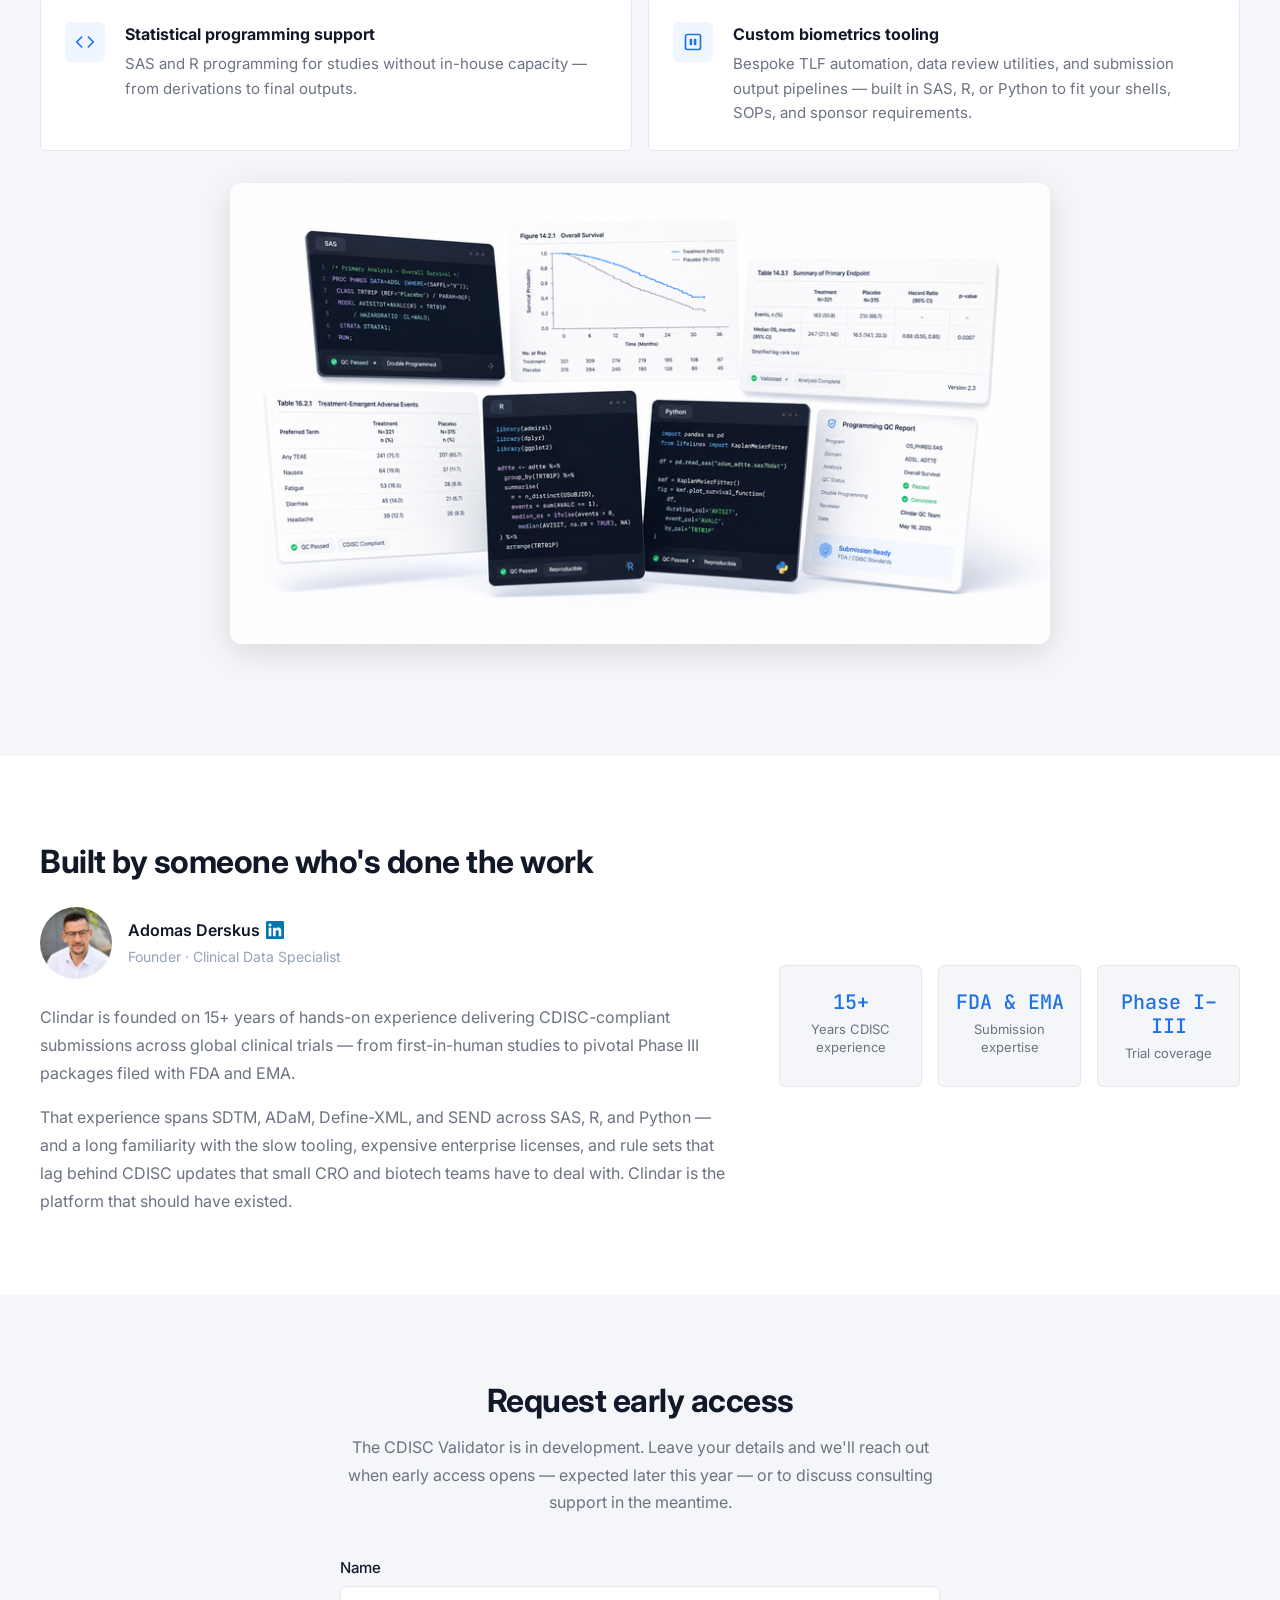
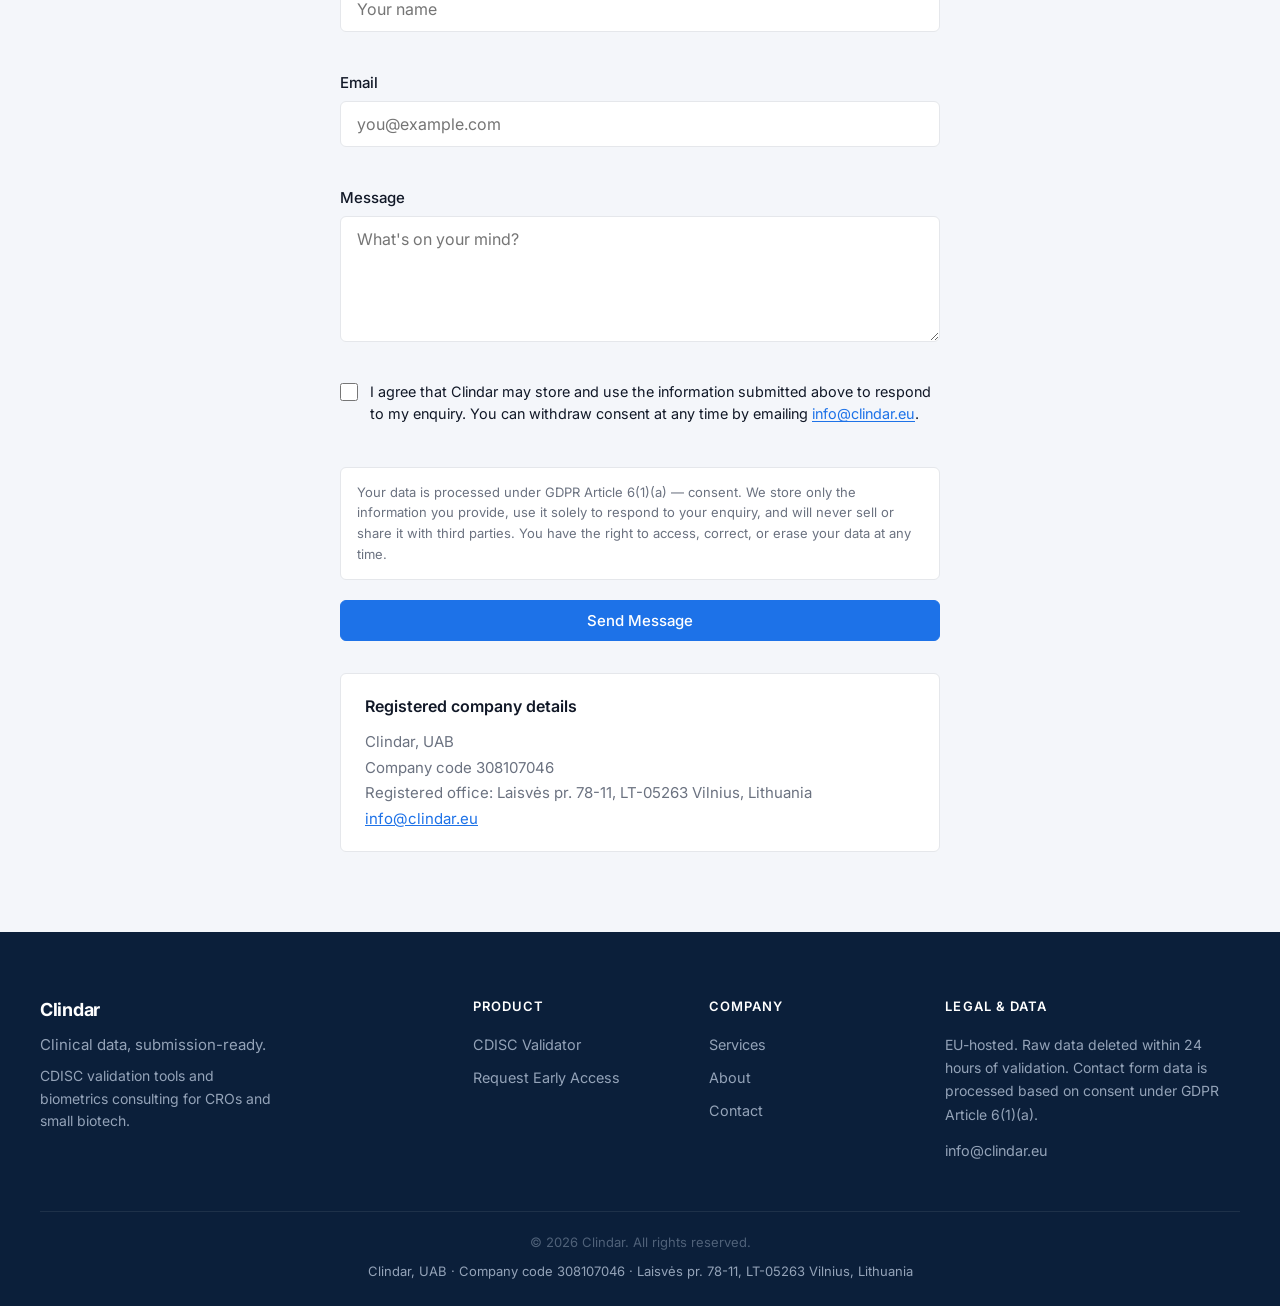
==== commit 911dc3a3: "Use the registered name form, Clindar, UAB The register writes it name-first. Every place the identi" ====
--- a/index.html
+++ b/index.html
@@ -17,7 +17,7 @@
   {
     "@context": "https://schema.org",
     "@type": "Organization",
-    "name": "UAB Clindar",
+    "name": "Clindar, UAB",
     "url": "https://clindar.eu/",
     "email": "mailto:info@clindar.eu",
     "identifier": "308107046",
@@ -340,7 +340,7 @@
         <div class="contact__company">
           <h3 class="contact__company-heading">Registered company details</h3>
           <address class="contact__address">
-            UAB Clindar<br />
+            Clindar, UAB<br />
             Company code 308107046<br />
             Registered office: Laisvės pr. 78-11, LT-05263 Vilnius, Lithuania<br />
             <a href="mailto:info@clindar.eu">info@clindar.eu</a>
@@ -382,7 +382,7 @@
     </div>
     <div class="footer__bottom">
       <p class="footer__copy">&copy; 2026 Clindar. All rights reserved.</p>
-      <p class="footer__company">UAB Clindar · Company code 308107046 · Laisvės pr. 78-11, LT-05263 Vilnius, Lithuania</p>
+      <p class="footer__company">Clindar, UAB · Company code 308107046 · Laisvės pr. 78-11, LT-05263 Vilnius, Lithuania</p>
     </div>
   </footer>
 
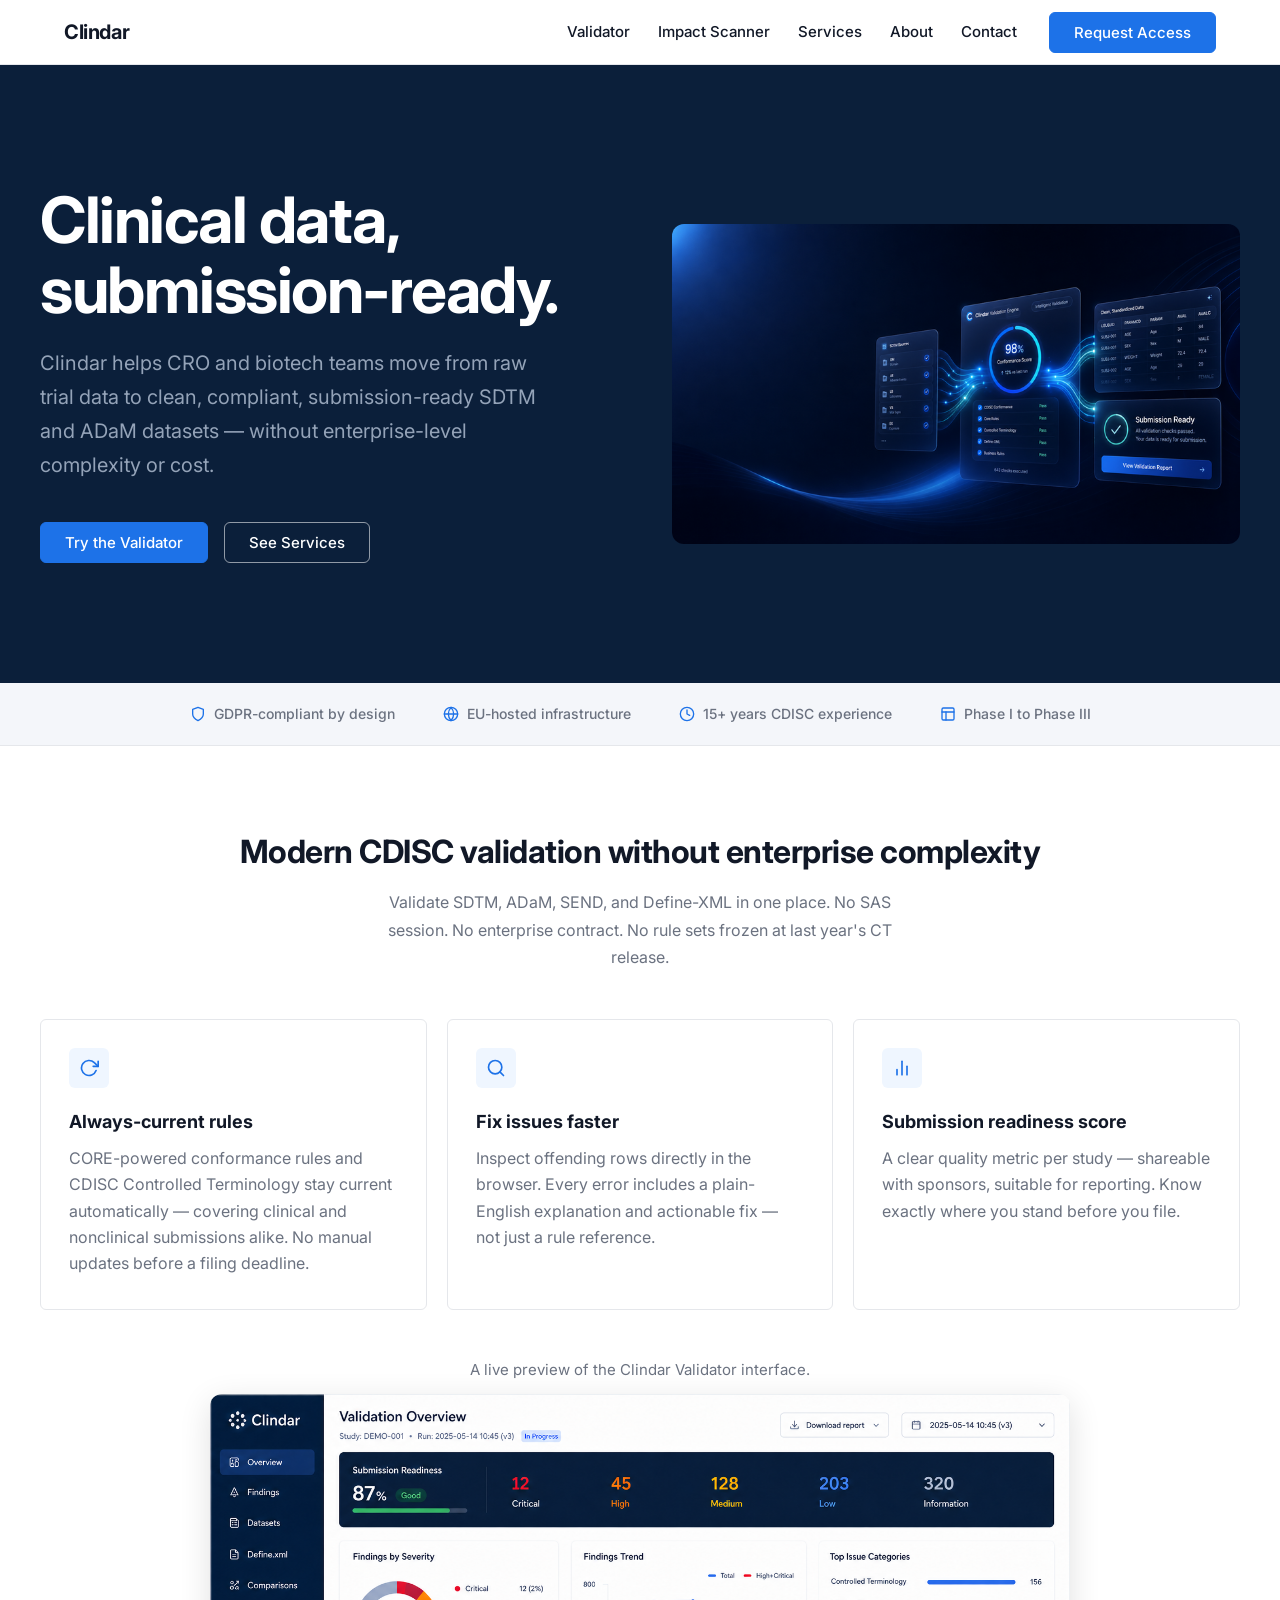
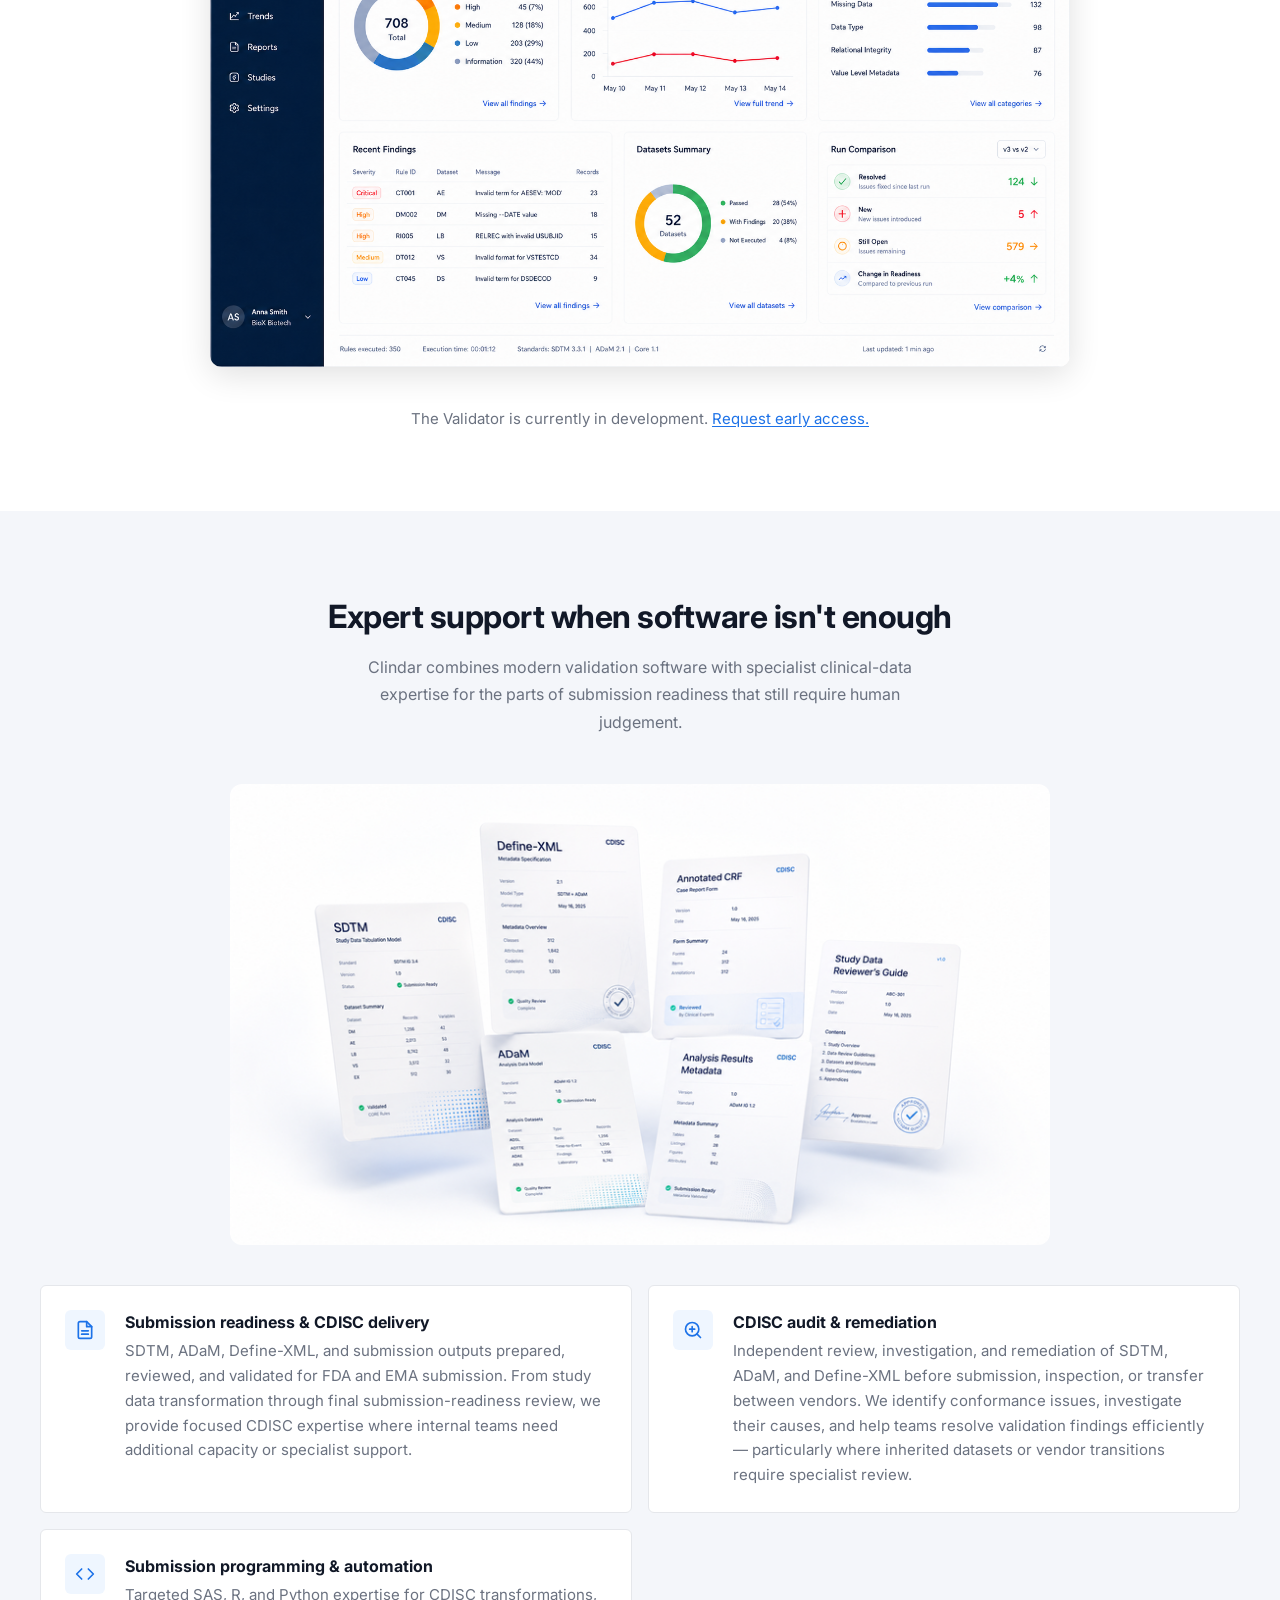
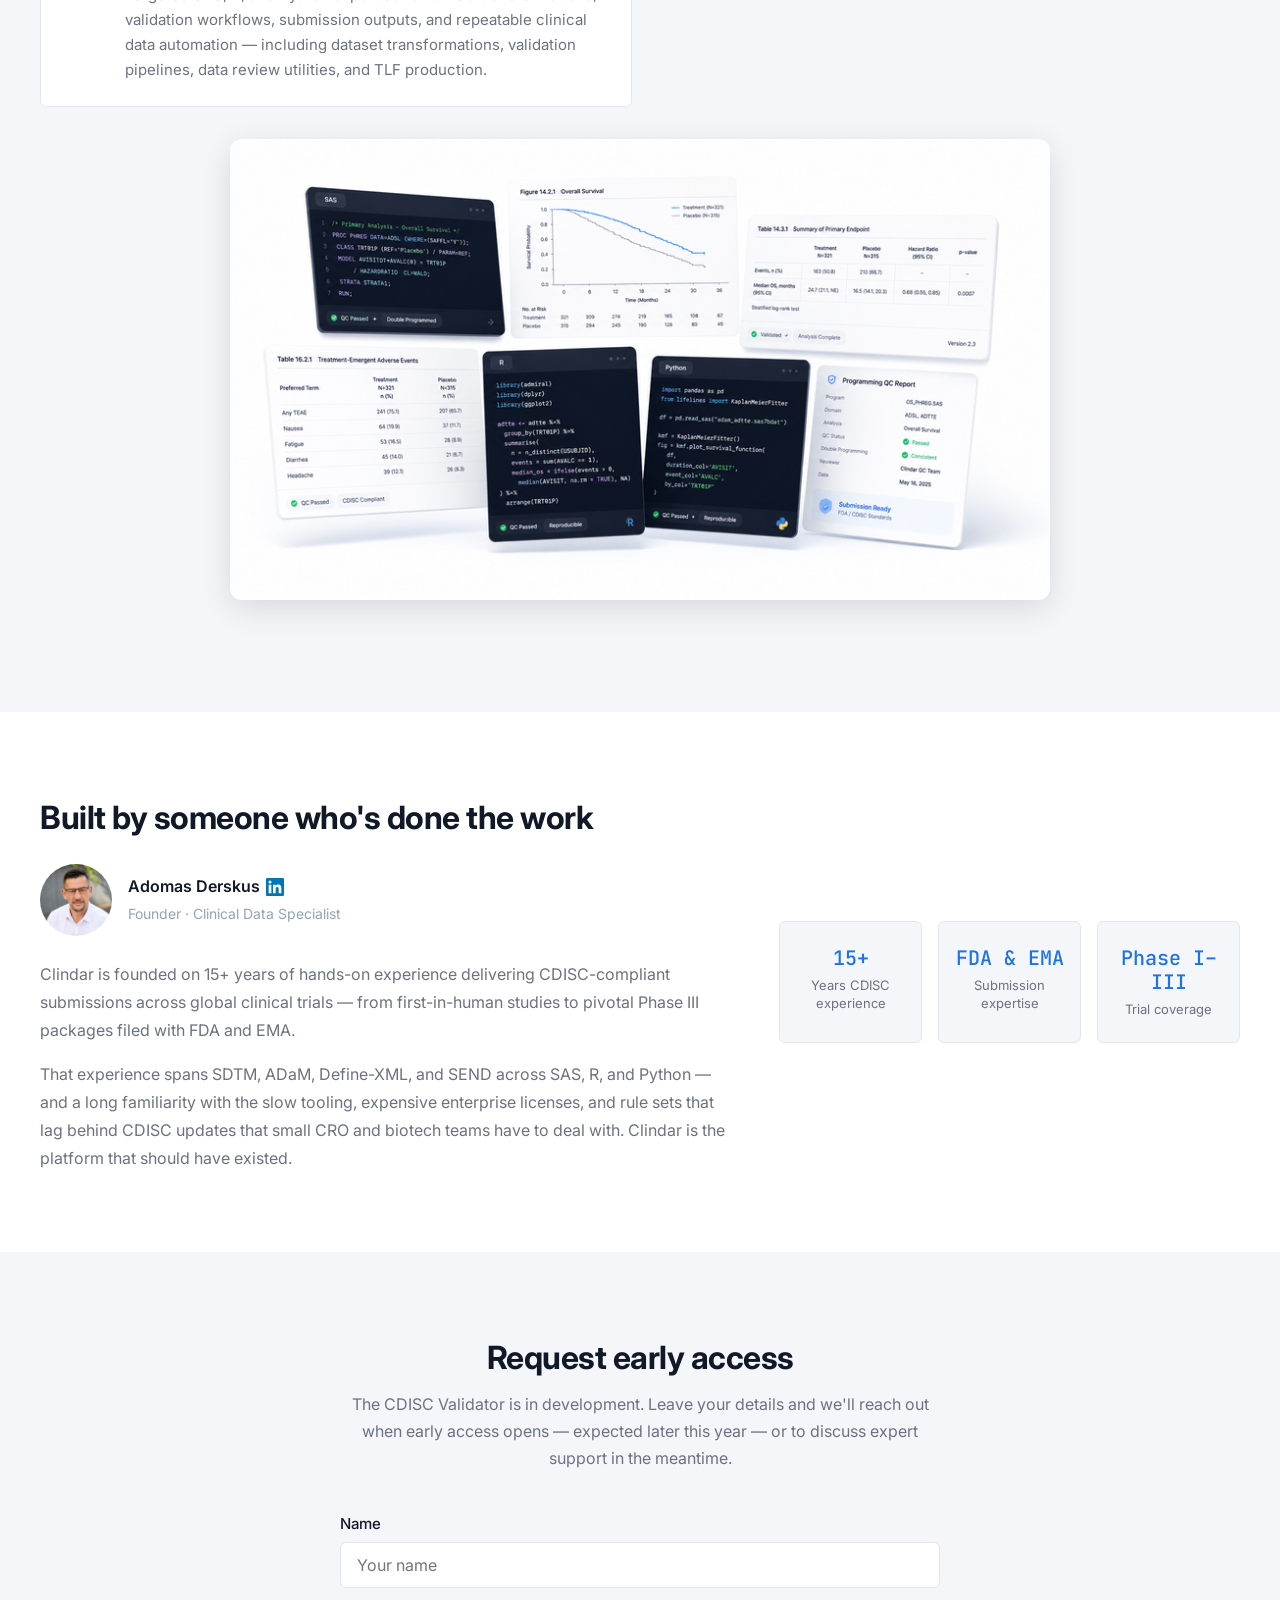
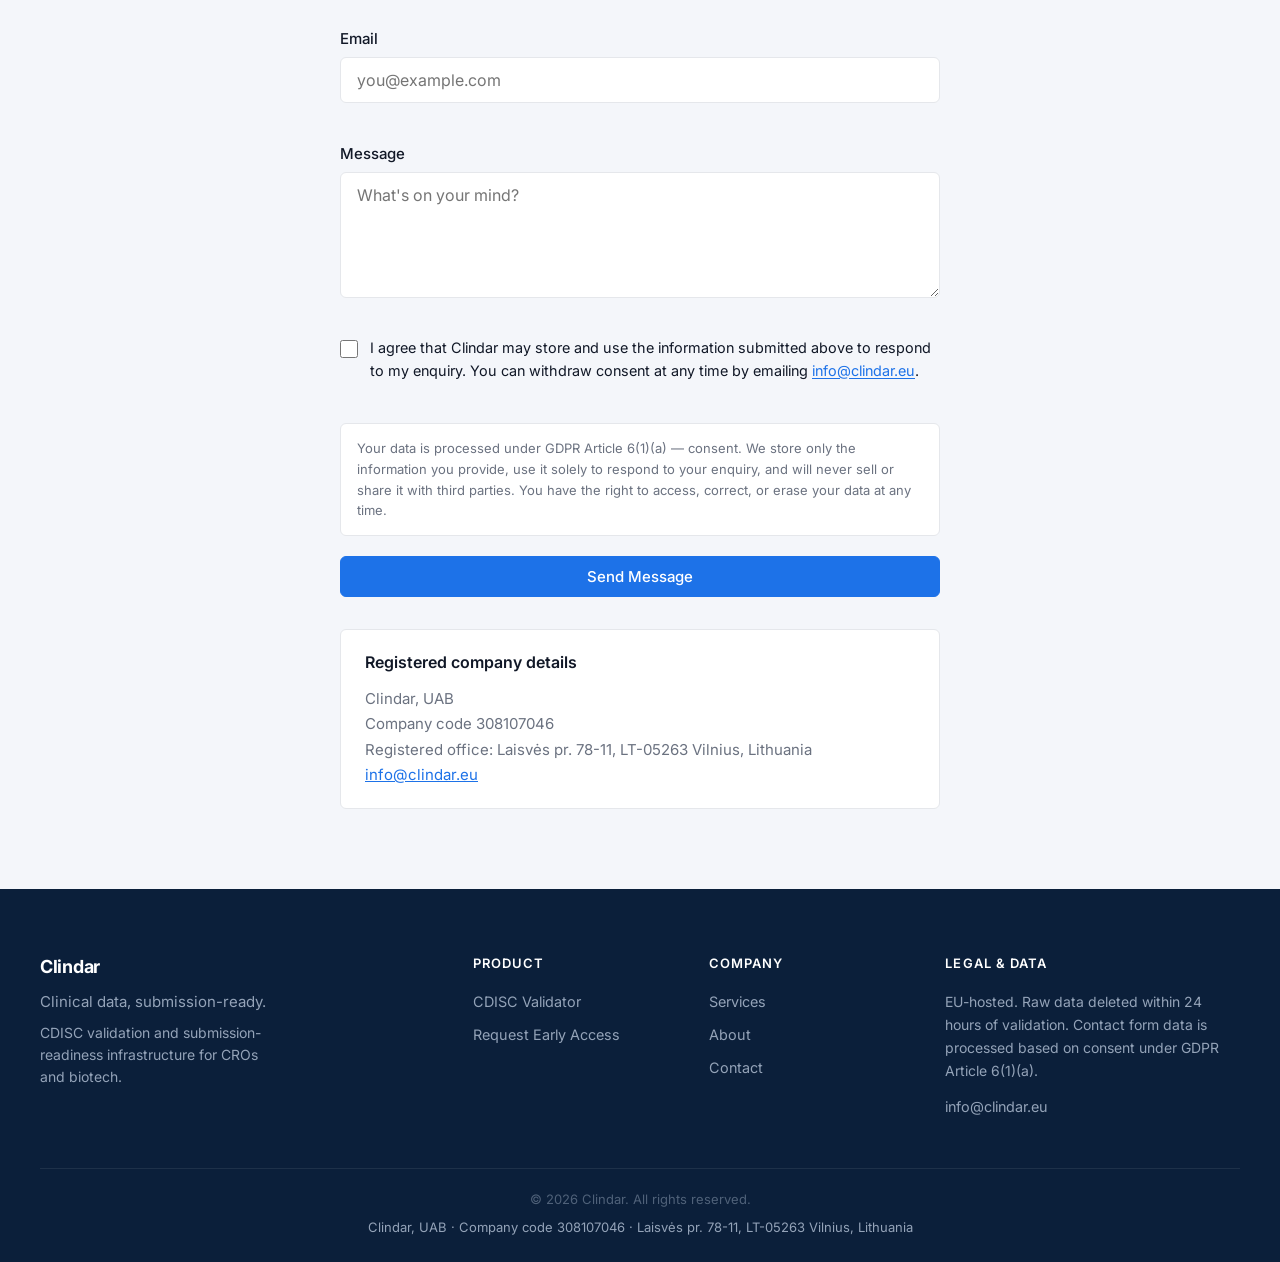
==== commit 2b604d24: "Lead with the software, not the consultancy The services section advertised six offerings, two of wh" ====
--- a/index.html
+++ b/index.html
@@ -160,24 +160,12 @@
     <!-- Services: light slate, card grid -->
     <section class="services" id="services">
       <div class="services__container">
-        <h2 class="services__heading">Consulting services</h2>
-        <p class="services__subtext">Alongside our software, we provide hands-on biometrics consulting — drawing on 15+ years of CDISC submission experience.</p>
+        <h2 class="services__heading">Expert support when software isn't enough</h2>
+        <p class="services__subtext">Clindar combines modern validation software with specialist clinical-data expertise for the parts of submission readiness that still require human judgement.</p>
         <div class="services__illustration illustration-wrap">
           <img src="images/submission-illustration.png" srcset="images/submission-illustration.png 2x, images/submission-illustration@1x.png 1x" sizes="(min-width: 900px) 820px, 100vw" width="836" height="470" alt="CDISC submission package components: SDTM, ADaM, TLFs, and Define-XML, each validated and ready for FDA and EMA filing" />
         </div>
         <ul class="services__list">
-          <li class="service-item">
-            <div class="service-item__icon" aria-hidden="true">
-              <svg viewBox="0 0 24 24" fill="none" stroke="currentColor" stroke-width="2" stroke-linecap="round" stroke-linejoin="round">
-                <circle cx="12" cy="12" r="10"/>
-                <path d="M12 8v4l3 3"/>
-              </svg>
-            </div>
-            <div class="service-item__body">
-              <h3 class="service-item__title">Functional Service Provider (FSP)</h3>
-              <p class="service-item__text">Flexible biometrics support that scales with your studies — from a single statistical programmer or data manager to a dedicated team delivering clinical data management, statistical programming, and CDISC submission expertise.</p>
-            </div>
-          </li>
           <li class="service-item">
             <div class="service-item__icon" aria-hidden="true">
               <svg viewBox="0 0 24 24" fill="none" stroke="currentColor" stroke-width="2" stroke-linecap="round" stroke-linejoin="round">
@@ -188,21 +176,8 @@
               </svg>
             </div>
             <div class="service-item__body">
-              <h3 class="service-item__title">End-to-end CDISC submission packages</h3>
-              <p class="service-item__text">Full delivery of SDTM, ADaM, TLFs, and Define-XML — built to FDA and EMA standards, ready to file.</p>
-            </div>
-          </li>
-          <li class="service-item">
-            <div class="service-item__icon" aria-hidden="true">
-              <svg viewBox="0 0 24 24" fill="none" stroke="currentColor" stroke-width="2" stroke-linecap="round" stroke-linejoin="round">
-                <ellipse cx="12" cy="5" rx="9" ry="3"/>
-                <path d="M21 12c0 1.66-4 3-9 3s-9-1.34-9-3"/>
-                <path d="M3 5v14c0 1.66 4 3 9 3s9-1.34 9-3V5"/>
-              </svg>
-            </div>
-            <div class="service-item__body">
-              <h3 class="service-item__title">Clinical data management</h3>
-              <p class="service-item__text">DMP authoring, EDC setup, edit check specification, query management, and database lock support.</p>
+              <h3 class="service-item__title">Submission readiness &amp; CDISC delivery</h3>
+              <p class="service-item__text">SDTM, ADaM, Define-XML, and submission outputs prepared, reviewed, and validated for FDA and EMA submission. From study data transformation through final submission-readiness review, we provide focused CDISC expertise where internal teams need additional capacity or specialist support.</p>
             </div>
           </li>
           <li class="service-item">
@@ -215,8 +190,8 @@
               </svg>
             </div>
             <div class="service-item__body">
-              <h3 class="service-item__title">Legacy dataset audit &amp; remediation</h3>
-              <p class="service-item__text">Audit and remediate existing SDTM or ADaM datasets before an agency inspection or re-submission.</p>
+              <h3 class="service-item__title">CDISC audit &amp; remediation</h3>
+              <p class="service-item__text">Independent review, investigation, and remediation of SDTM, ADaM, and Define-XML before submission, inspection, or transfer between vendors. We identify conformance issues, investigate their causes, and help teams resolve validation findings efficiently — particularly where inherited datasets or vendor transitions require specialist review.</p>
             </div>
           </li>
           <li class="service-item">
@@ -227,21 +202,8 @@
               </svg>
             </div>
             <div class="service-item__body">
-              <h3 class="service-item__title">Statistical programming support</h3>
-              <p class="service-item__text">SAS and R programming for studies without in-house capacity — from derivations to final outputs.</p>
-            </div>
-          </li>
-          <li class="service-item">
-            <div class="service-item__icon" aria-hidden="true">
-              <svg viewBox="0 0 24 24" fill="none" stroke="currentColor" stroke-width="2" stroke-linecap="round" stroke-linejoin="round">
-                <rect x="3" y="3" width="18" height="18" rx="2"/>
-                <path d="M9 9h1v6H9z"/>
-                <path d="M14 9h1v6h-1z"/>
-              </svg>
-            </div>
-            <div class="service-item__body">
-              <h3 class="service-item__title">Custom biometrics tooling</h3>
-              <p class="service-item__text">Bespoke TLF automation, data review utilities, and submission output pipelines — built in SAS, R, or Python to fit your shells, SOPs, and sponsor requirements.</p>
+              <h3 class="service-item__title">Submission programming &amp; automation</h3>
+              <p class="service-item__text">Targeted SAS, R, and Python expertise for CDISC transformations, validation workflows, submission outputs, and repeatable clinical data automation — including dataset transformations, validation pipelines, data review utilities, and TLF production.</p>
             </div>
           </li>
         </ul>
@@ -301,7 +263,7 @@
     <section class="contact" id="contact">
       <div class="contact__container">
         <h2 class="contact__heading">Request early access</h2>
-        <p class="contact__subtext">The CDISC Validator is in development. Leave your details and we'll reach out when early access opens — expected later this year — or to discuss consulting support in the meantime.</p>
+        <p class="contact__subtext">The CDISC Validator is in development. Leave your details and we'll reach out when early access opens — expected later this year — or to discuss expert support in the meantime.</p>
         <form class="contact__form" id="contactForm" name="contact" netlify novalidate>
           <input type="hidden" name="form-name" value="contact" />
           <div class="form-group">
@@ -357,7 +319,7 @@
       <div class="footer__col footer__col--brand">
         <span class="footer__logo">Clindar</span>
         <p class="footer__tagline">Clinical data, submission-ready.</p>
-        <p class="footer__desc">CDISC validation tools and biometrics consulting for CROs and small biotech.</p>
+        <p class="footer__desc">CDISC validation and submission-readiness infrastructure for CROs and biotech.</p>
       </div>
       <div class="footer__col">
         <h4 class="footer__col-heading">Product</h4>
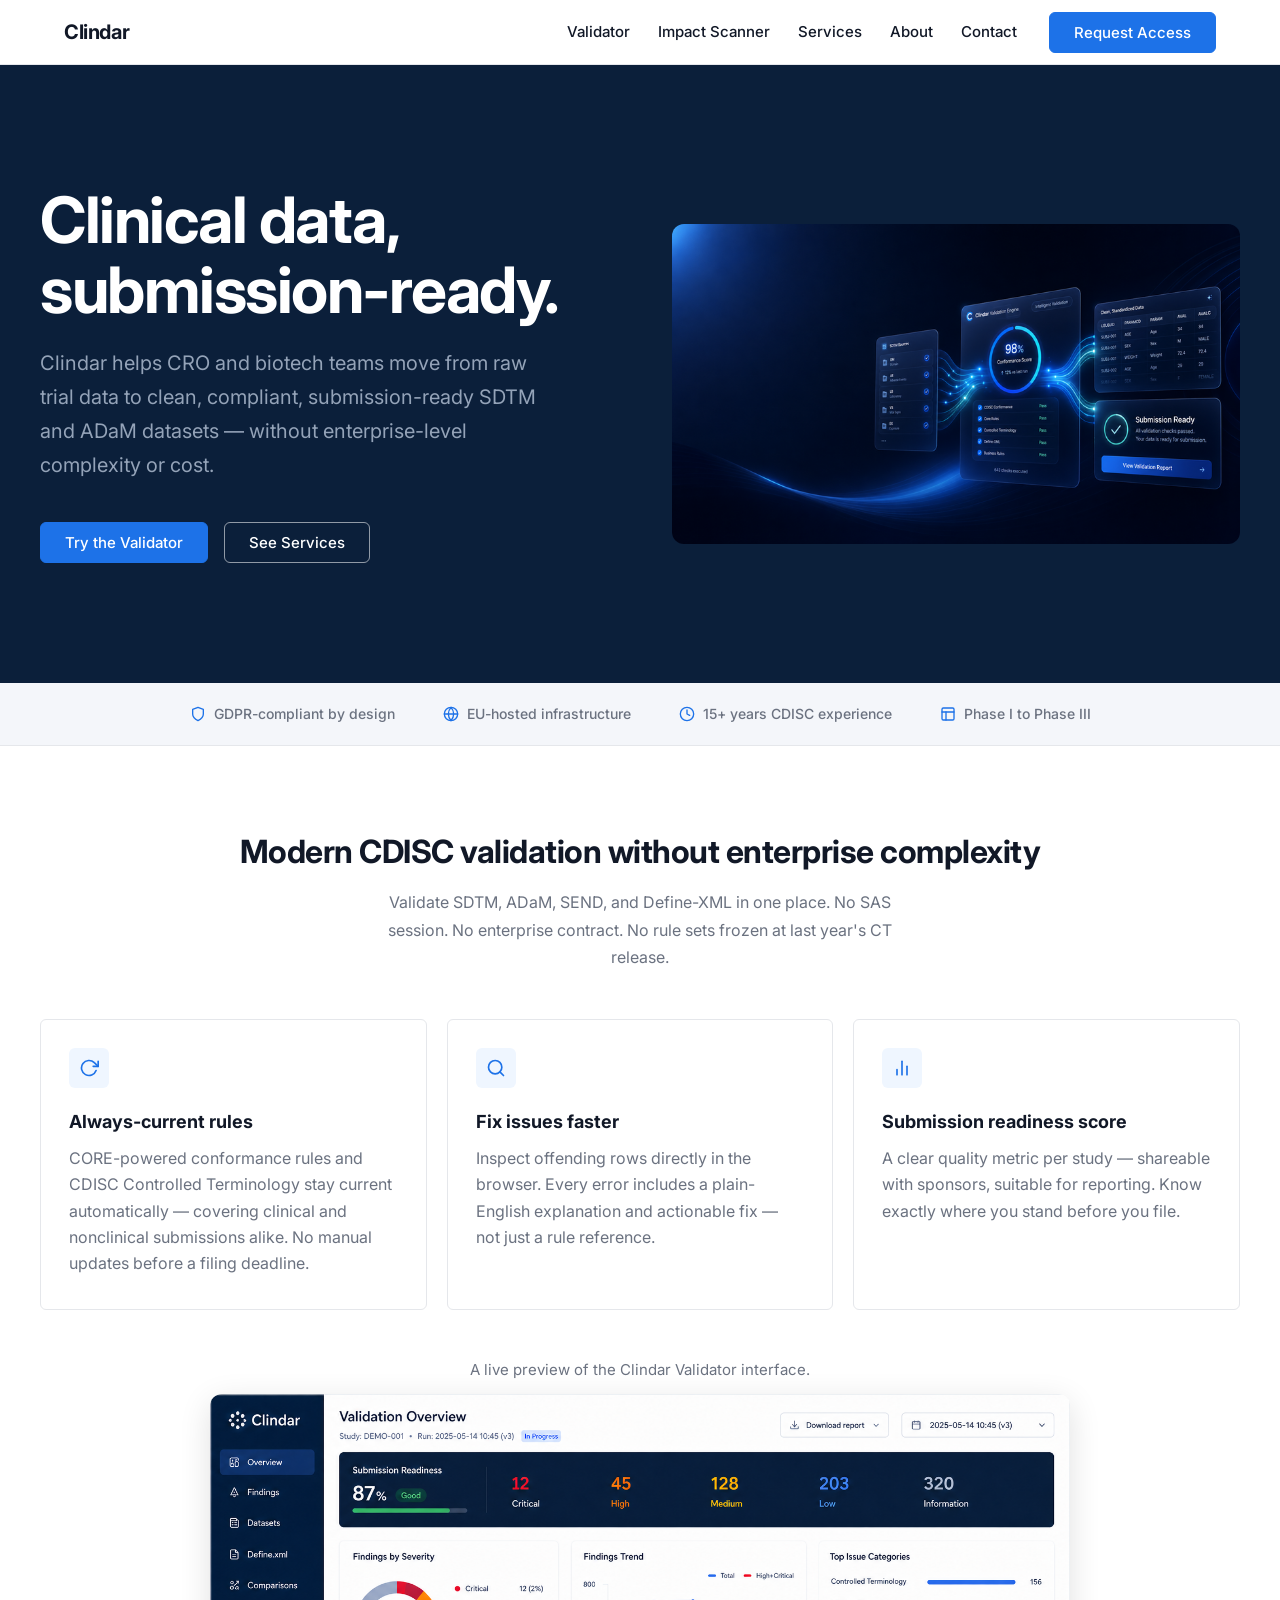
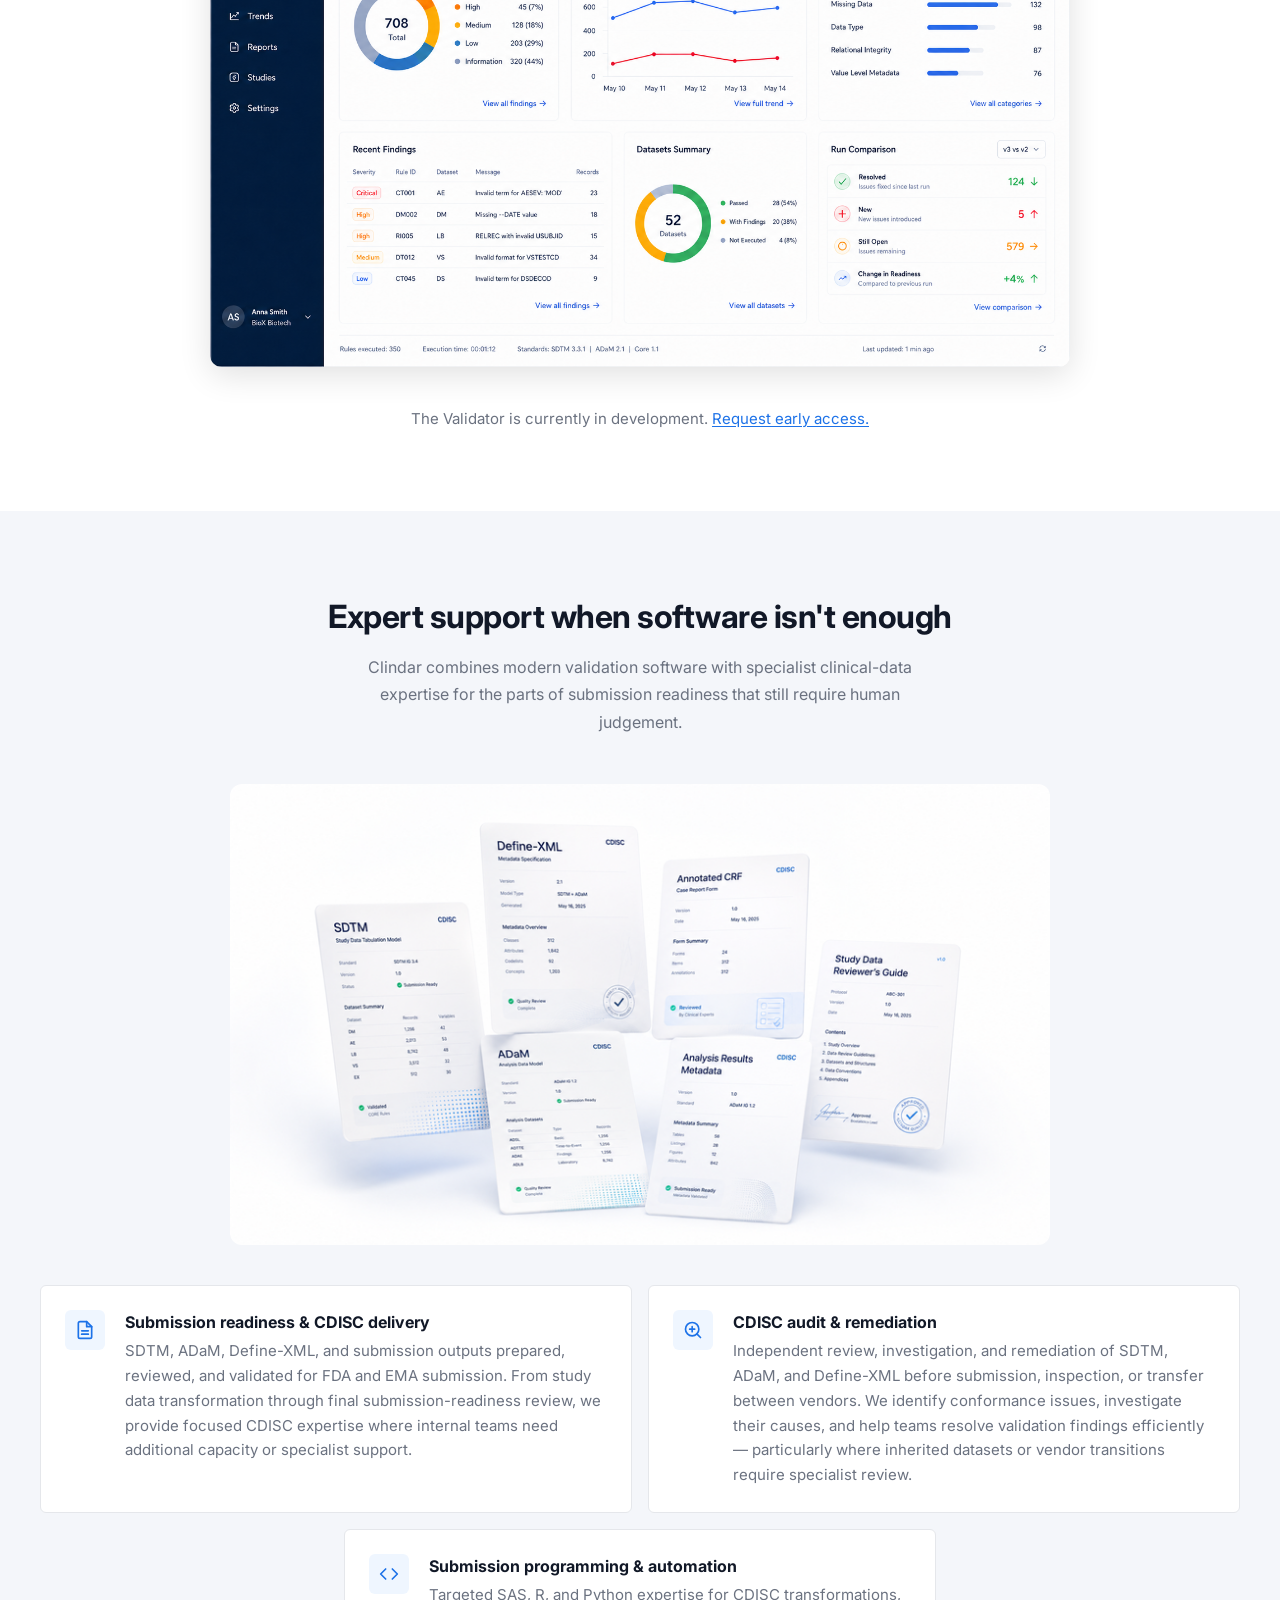
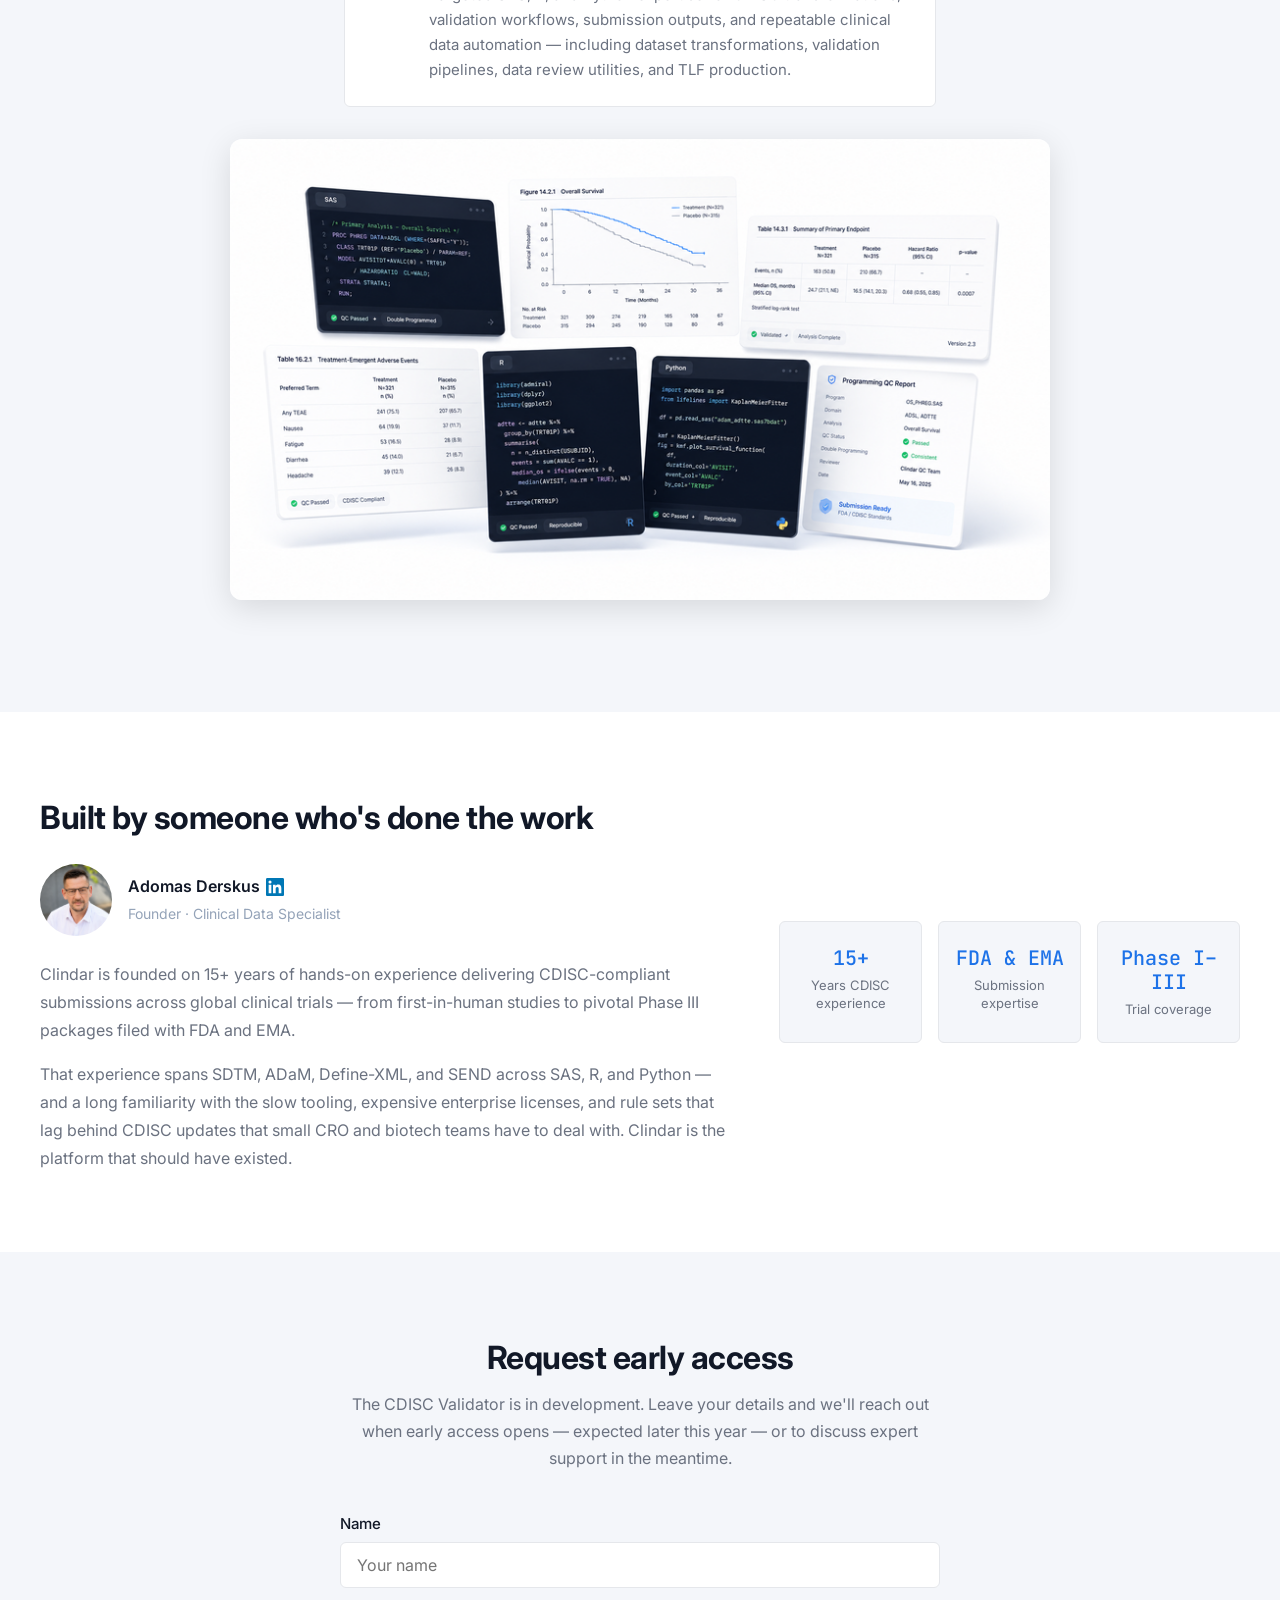
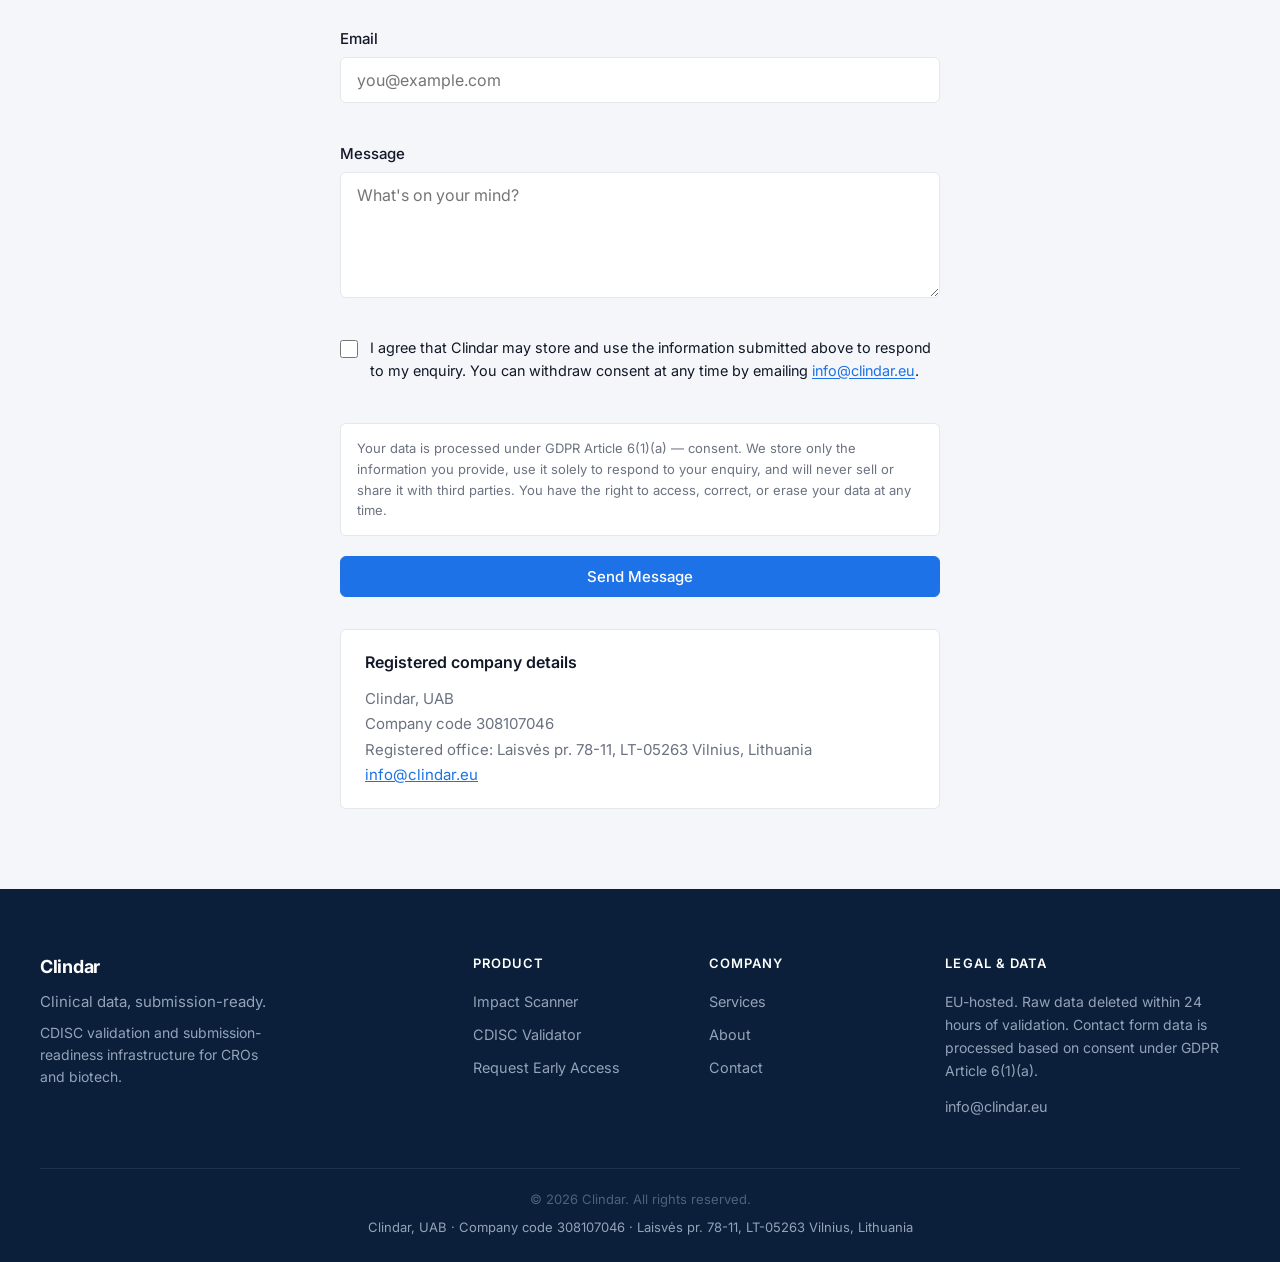
==== commit 65c286bb: "Stop publishing the scoring model the scanner deleted Rules 0.15.1 removed `severity`, `effort`, `ef" ====
--- a/index.html
+++ b/index.html
@@ -324,6 +324,7 @@
       <div class="footer__col">
         <h4 class="footer__col-heading">Product</h4>
         <nav class="footer__nav" aria-label="Product links">
+          <a href="/impact/" class="footer__link">Impact Scanner</a>
           <a href="#features" class="footer__link">CDISC Validator</a>
           <a href="#contact" class="footer__link">Request Early Access</a>
         </nav>
--- a/css/style.css
+++ b/css/style.css
@@ -450,7 +450,9 @@
 
   .service-item:last-child:nth-child(odd) {
     grid-column: 1 / -1;
+    width: 100%;
     max-width: calc(50% - 0.5rem);
+    justify-self: center;
   }
 }
 
